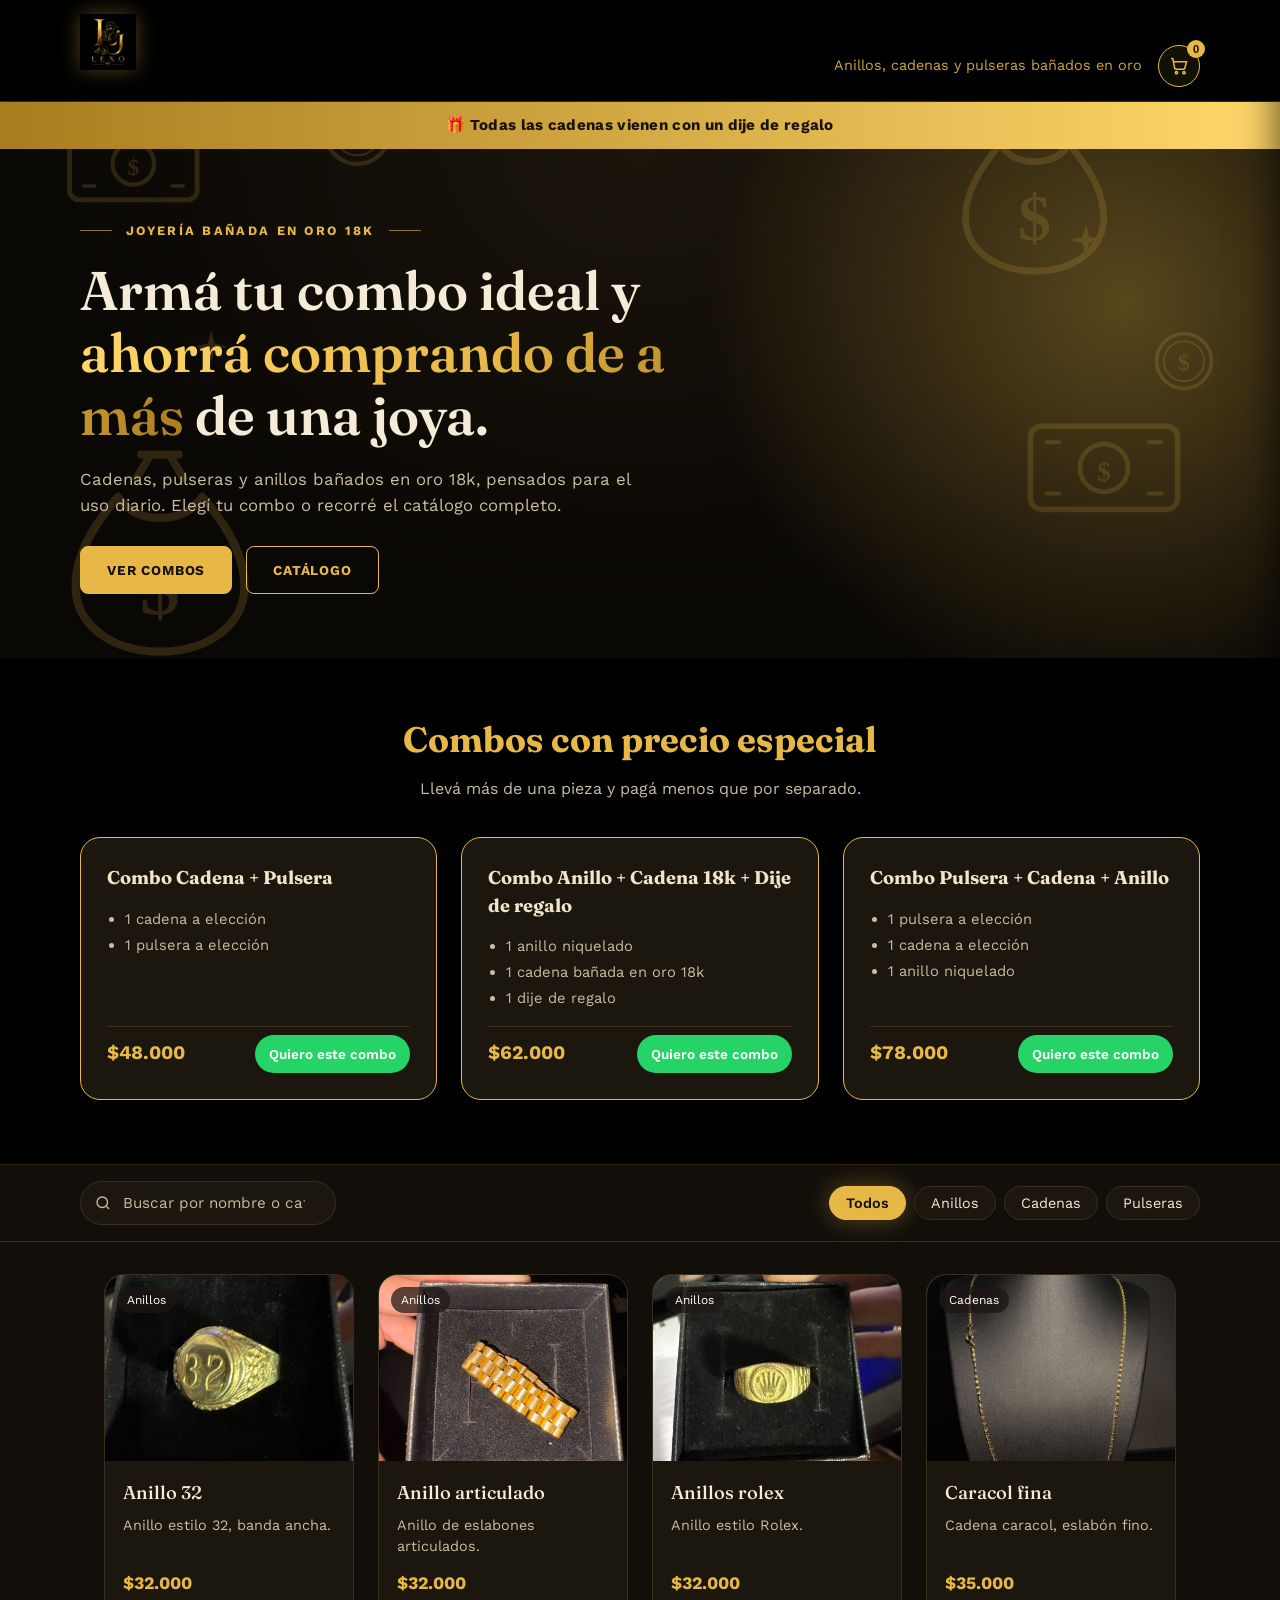
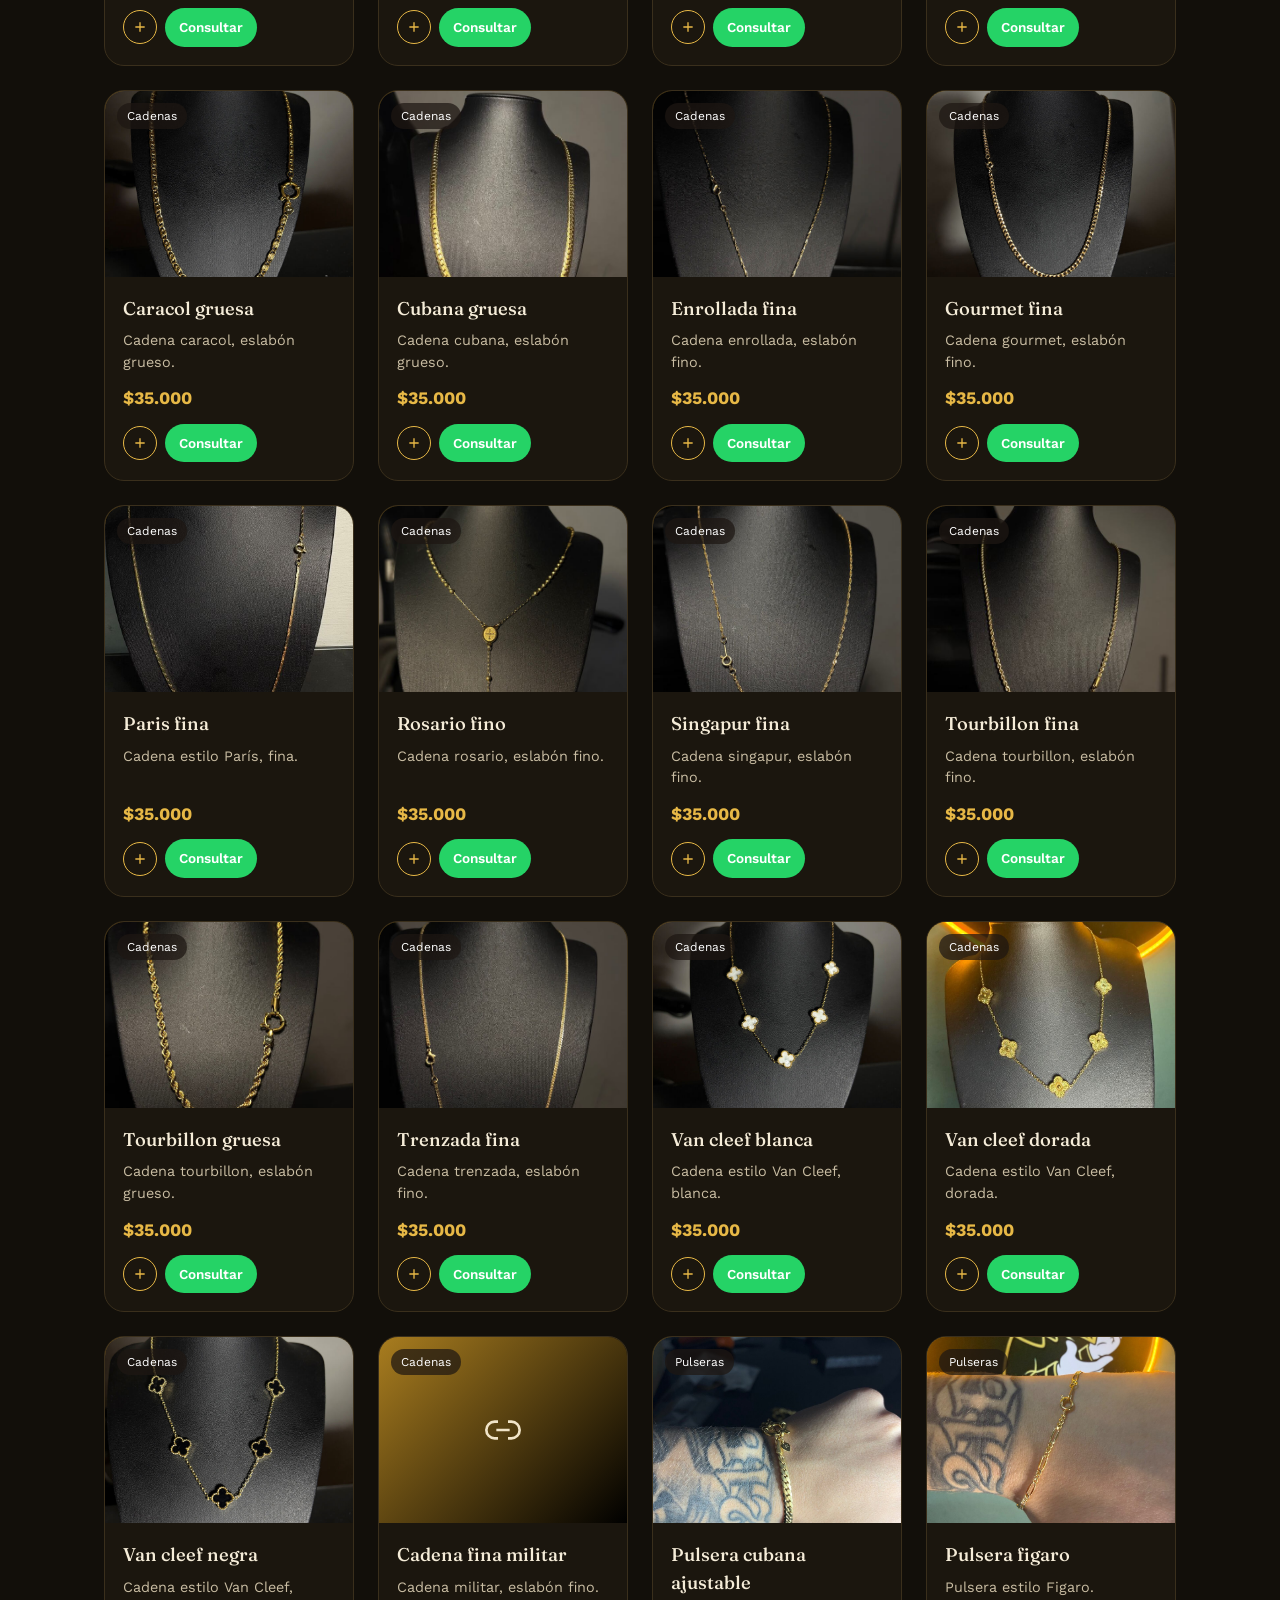
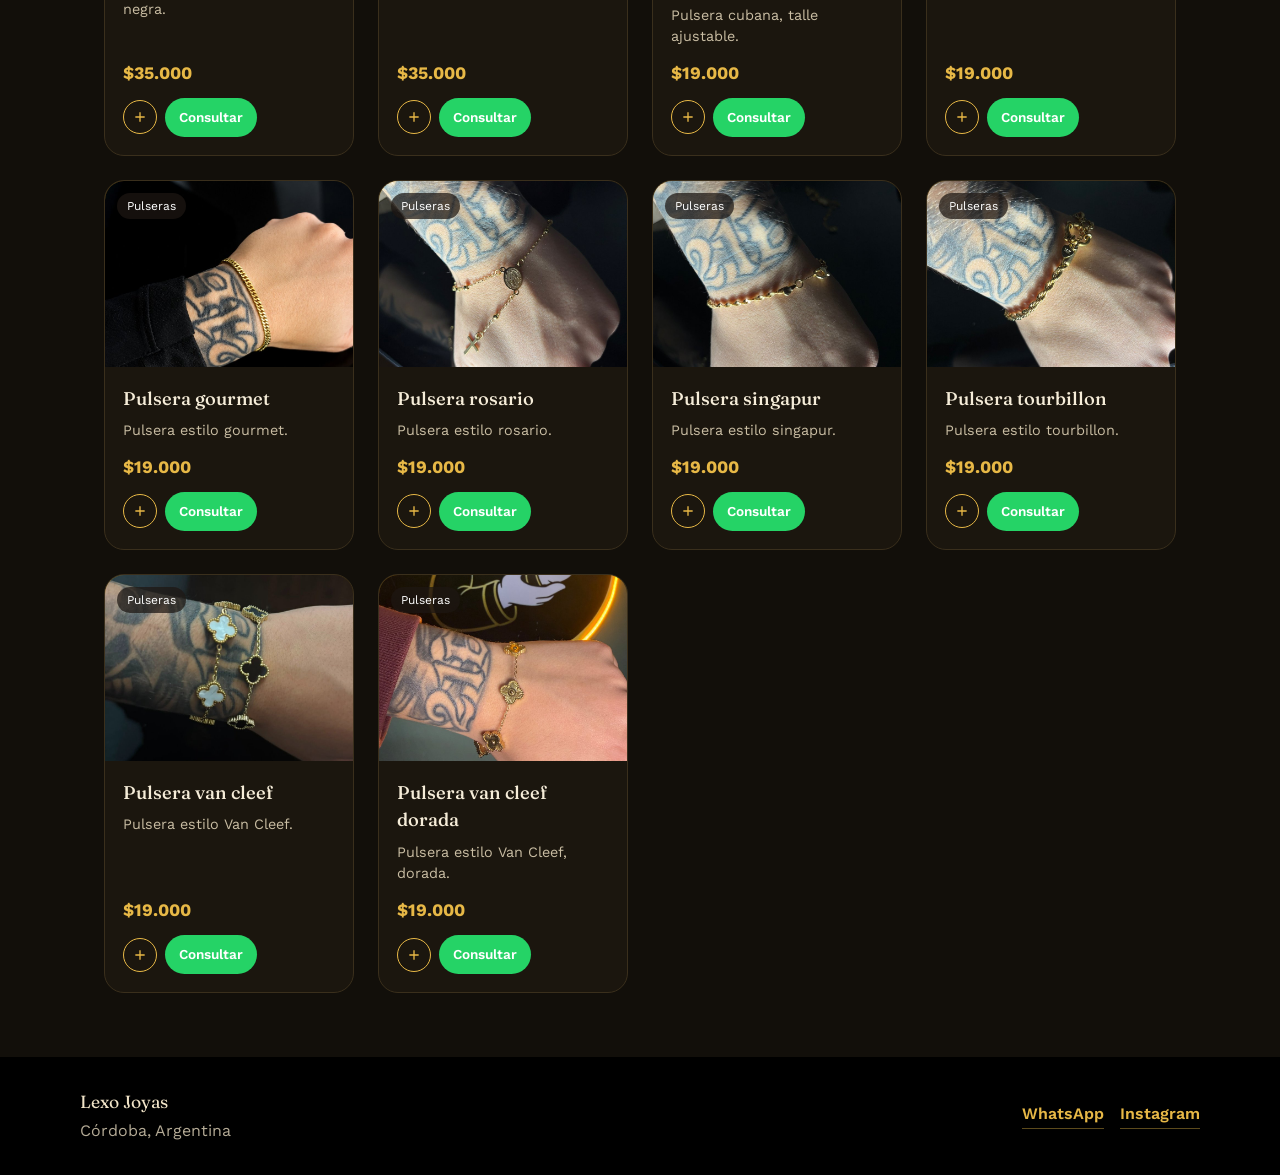
==== index.html @ 435e3bad "Add files via upload" ====
<!DOCTYPE html>
<html lang="es">
<head>
  <meta charset="UTF-8" />
  <meta name="viewport" content="width=device-width, initial-scale=1.0" />
  <title>Lexo Joyas — Catálogo</title>
  <meta name="description" content="Anillos, cadenas y pulseras bañados en oro." />
  <link rel="icon" href="data:image/svg+xml,%3Csvg xmlns='http://www.w3.org/2000/svg' viewBox='0 0 100 100'%3E%3Ctext y='.9em' font-size='90'%3E%F0%9F%92%8E%3C/text%3E%3C/svg%3E" />
  <link rel="preconnect" href="https://fonts.googleapis.com" />
  <link rel="preconnect" href="https://fonts.gstatic.com" crossorigin />
  <link
    href="https://fonts.googleapis.com/css2?family=Fraunces:opsz,wght@9..144,400;9..144,500;9..144,600&family=Work+Sans:wght@400;500;600&display=swap"
    rel="stylesheet"
  />
  <link rel="stylesheet" href="css/style.css" />
</head>
<body>
  <header class="site-header">
    <div class="header-inner">
      <a class="brand" href="#top">
        <img class="brand-logo" src="images/logo.png" alt="Lexo Joyas" />
      </a>
      <div class="header-right">
        <p class="brand-tagline">Anillos, cadenas y pulseras bañados en oro</p>
        <button type="button" class="cart-button" id="cart-button" aria-label="Ver carrito">
          <svg viewBox="0 0 24 24" fill="none" stroke="currentColor" stroke-width="1.8" aria-hidden="true">
            <circle cx="9" cy="20" r="1.4" />
            <circle cx="18" cy="20" r="1.4" />
            <path d="M2.5 3h2l2.2 11.4a2 2 0 0 0 2 1.6h8.3a2 2 0 0 0 2-1.6L21 7H6" />
          </svg>
          <span class="cart-count" id="cart-count" hidden>0</span>
        </button>
      </div>
    </div>
  </header>

  <div class="promo-banner" id="promo-banner"></div>

  <section class="hero" id="top">
    <div class="hero-money-bg" aria-hidden="true">
      <svg viewBox="0 0 1200 700" preserveAspectRatio="xMidYMid slice">
        <use href="#icon-moneybag" x="40" y="380" width="220" height="220" />
        <use href="#icon-moneybag" x="880" y="60" width="180" height="180" />
        <use href="#icon-bill" x="960" y="360" width="150" height="100" />
        <use href="#icon-bill" x="60" y="80" width="130" height="90" />
        <use href="#icon-coin" x="300" y="60" width="70" height="70" />
        <use href="#icon-coin" x="1080" y="280" width="60" height="60" />
        <use href="#icon-sparkle" x="520" y="40" width="46" height="46" />
        <use href="#icon-sparkle" x="1000" y="180" width="36" height="36" />
        <use href="#icon-sparkle" x="180" y="280" width="36" height="36" />
      </svg>
    </div>
    <div class="hero-glow" aria-hidden="true"></div>
    <div class="hero-inner">
      <p class="hero-eyebrow"><span></span>Joyería bañada en oro 18k<span></span></p>
      <h1>Armá tu combo ideal y <span class="hero-highlight">ahorrá comprando de a más</span> de una joya.</h1>
      <p class="hero-copy">
        Cadenas, pulseras y anillos bañados en oro 18k, pensados para el uso
        diario. Elegí tu combo o recorré el catálogo completo.
      </p>
      <div class="hero-actions">
        <a class="btn-hero btn-hero-primary" href="#combos">Ver combos</a>
        <a class="btn-hero btn-hero-secondary" href="#catalogo">Catálogo</a>
      </div>
    </div>
  </section>

  <section class="combos-section" id="combos">
    <div class="combos-inner">
      <h2 class="combos-title">Combos con precio especial</h2>
      <p class="combos-subtitle">Llevá más de una pieza y pagá menos que por separado.</p>
      <div class="combos-grid" id="combos-grid"></div>
    </div>
  </section>

  <svg width="0" height="0" style="position:absolute" aria-hidden="true">
    <defs>
      <symbol id="icon-moneybag" viewBox="0 0 100 100">
        <path d="M42 8h16M46 8l-6 10M54 8l6 10" fill="none" stroke="currentColor" stroke-width="3.5" stroke-linecap="round" stroke-linejoin="round"/>
        <path d="M32 26C20 40 14 52 14 64c0 17 16 28 36 28s36-11 36-28c0-12-6-24-18-38-4 6-10 9-18 9s-14-3-18-9Z" fill="none" stroke="currentColor" stroke-width="3.5" stroke-linejoin="round"/>
        <text x="50" y="76" font-family="Georgia, serif" font-size="34" font-weight="700" text-anchor="middle" fill="currentColor">$</text>
      </symbol>
      <symbol id="icon-bill" viewBox="0 0 100 60">
        <rect x="4" y="4" width="92" height="52" rx="7" fill="none" stroke="currentColor" stroke-width="3.5"/>
        <circle cx="50" cy="30" r="15" fill="none" stroke="currentColor" stroke-width="3"/>
        <text x="50" y="38" font-family="Georgia, serif" font-size="17" font-weight="700" text-anchor="middle" fill="currentColor">$</text>
        <path d="M14 14h8M78 14h8M14 46h8M78 46h8" stroke="currentColor" stroke-width="2.5" stroke-linecap="round"/>
      </symbol>
      <symbol id="icon-coin" viewBox="0 0 70 70">
        <circle cx="35" cy="35" r="30" fill="none" stroke="currentColor" stroke-width="4"/>
        <circle cx="35" cy="35" r="22" fill="none" stroke="currentColor" stroke-width="2"/>
        <text x="35" y="45" font-family="Georgia, serif" font-size="26" font-weight="700" text-anchor="middle" fill="currentColor">$</text>
      </symbol>
      <symbol id="icon-sparkle" viewBox="0 0 46 46">
        <path d="M23 2l4 15 15 4-15 4-4 15-4-15L4 21l15-4Z" fill="currentColor"/>
      </symbol>
    </defs>
  </svg>

  <section class="catalog-controls" id="catalogo" aria-label="Buscar y filtrar productos">
    <div class="controls-inner">
      <div class="search-field">
        <svg viewBox="0 0 24 24" fill="none" stroke="currentColor" stroke-width="1.8" aria-hidden="true">
          <circle cx="11" cy="11" r="7" />
          <path d="m20 20-3.5-3.5" />
        </svg>
        <input type="search" id="search-input" placeholder="Buscar por nombre o categoría…" aria-label="Buscar productos" />
      </div>
      <div class="category-pills" id="category-pills" role="group" aria-label="Filtrar por categoría"></div>
    </div>
  </section>

  <main>
    <section aria-live="polite">
      <div class="catalog-grid" id="catalog-grid"></div>
      <p class="empty-state" id="empty-state" hidden>
        No encontramos productos que coincidan con esa búsqueda. Probá con otra palabra o mirá todas las categorías.
      </p>
    </section>
  </main>

  <footer class="site-footer">
    <div class="footer-inner">
      <div>
        <p class="footer-brand">Lexo Joyas</p>
        <p class="footer-location">Córdoba, Argentina</p>
      </div>
      <div class="footer-links">
        <a class="footer-whatsapp" href="https://wa.me/5493516847182" target="_blank" rel="noopener">WhatsApp</a>
        <a class="footer-instagram" href="https://www.instagram.com/lexo.joyas/" target="_blank" rel="noopener">Instagram</a>
      </div>
    </div>
  </footer>

  <div class="lightbox-overlay" id="lightbox-overlay" role="dialog" aria-modal="true" aria-label="Imagen ampliada" hidden>
    <button type="button" class="lightbox-close" id="lightbox-close" aria-label="Cerrar imagen">✕</button>
    <img class="lightbox-image" id="lightbox-image" src="" alt="" />
    <p class="lightbox-caption" id="lightbox-caption"></p>
  </div>

  <div class="cart-overlay" id="cart-overlay"></div>
  <aside class="cart-drawer" id="cart-drawer" aria-label="Carrito de compras">
    <div class="cart-drawer-header">
      <h2>Tu carrito</h2>
      <button type="button" class="cart-close" id="cart-close" aria-label="Cerrar carrito">✕</button>
    </div>
    <div class="cart-items" id="cart-items"></div>
    <p class="cart-empty" id="cart-empty">Todavía no agregaste productos.</p>
    <div class="cart-footer">
      <div class="cart-total-row">
        <span>Total</span>
        <span id="cart-total">$0</span>
      </div>
      <a class="btn-cart-checkout" id="cart-checkout" href="#" target="_blank" rel="noopener">
        Finalizar pedido por WhatsApp
      </a>
      <button type="button" class="btn-cart-clear" id="cart-clear">Vaciar carrito</button>
    </div>
  </aside>

  <script src="js/products.js"></script>
  <script src="js/app.js"></script>
</body>
</html>
---- css/style.css ----
:root {
  --color-bg: #120f0a;
  --color-bg-header: #000000;
  --color-ink: #f5ecd8;
  --color-ink-soft: #c9bda3;
  --color-amber: #e7b846;
  --color-amber-deep: #a97d1f;
  --color-gold-bright: #ffd76a;
  --color-green: #25d366;
  --color-card: #1b160e;
  --color-card-border: #3a2f1c;
  --color-cream-on-dark: #f1e4c8;
  --shadow-card: 0 10px 30px -14px rgba(0, 0, 0, 0.7);
  --shadow-glow: 0 0 24px rgba(231, 184, 70, 0.35);
  --radius-card: 20px;
  --radius-pill: 999px;
  --font-display: "Fraunces", serif;
  --font-body: "Work Sans", sans-serif;
  --container: 1120px;
}

* {
  box-sizing: border-box;
}

html {
  scroll-behavior: smooth;
}

body {
  margin: 0;
  font-family: var(--font-body);
  color: var(--color-ink);
  background: var(--color-bg);
  line-height: 1.5;
}

img {
  max-width: 100%;
  display: block;
}

a {
  color: inherit;
}

/* Header */
.site-header {
  background: var(--color-bg-header);
  color: var(--color-cream-on-dark);
  padding: 14px 24px;
  border-bottom: 1px solid rgba(231, 184, 70, 0.25);
}

.header-inner {
  max-width: var(--container);
  margin: 0 auto;
  display: flex;
  align-items: center;
  justify-content: space-between;
  gap: 12px;
}

.brand {
  display: inline-flex;
  align-items: center;
  gap: 10px;
  text-decoration: none;
  color: inherit;
}

.brand-logo {
  height: 56px;
  width: auto;
  filter: drop-shadow(0 0 10px rgba(231, 184, 70, 0.35));
}

.header-right {
  display: flex;
  align-items: center;
  gap: 16px;
}

.brand-tagline {
  margin: 0;
  font-size: 0.9rem;
  color: var(--color-amber);
  opacity: 0.9;
  display: none;
}

.cart-button {
  position: relative;
  display: inline-flex;
  align-items: center;
  justify-content: center;
  width: 42px;
  height: 42px;
  border-radius: var(--radius-pill);
  border: 1px solid var(--color-amber);
  background: rgba(231, 184, 70, 0.08);
  color: var(--color-amber);
  cursor: pointer;
  transition: box-shadow 0.15s ease, transform 0.15s ease;
}

.cart-button svg {
  width: 20px;
  height: 20px;
}

.cart-button:hover {
  box-shadow: var(--shadow-glow);
  transform: translateY(-1px);
}

.cart-count {
  position: absolute;
  top: -6px;
  right: -6px;
  background: var(--color-amber);
  color: #1a1207;
  font-size: 0.7rem;
  font-weight: 700;
  min-width: 18px;
  height: 18px;
  border-radius: var(--radius-pill);
  display: flex;
  align-items: center;
  justify-content: center;
  padding: 0 4px;
}

@media (min-width: 640px) {
  .brand-tagline {
    display: block;
  }
}

/* Banner promocional */
.promo-banner {
  background: linear-gradient(90deg, var(--color-amber-deep), var(--color-gold-bright), var(--color-amber-deep));
  background-size: 200% auto;
  animation: shine 6s linear infinite;
  color: #1a1207;
  text-align: center;
  font-weight: 700;
  font-size: 0.95rem;
  letter-spacing: 0.02em;
  padding: 12px 16px;
}

@keyframes shine {
  0% {
    background-position: 0% center;
  }
  100% {
    background-position: 200% center;
  }
}

/* Hero */
.hero {
  position: relative;
  overflow: hidden;
  padding: 72px 24px 64px;
  background: radial-gradient(ellipse at top, #1a140b 0%, #0a0805 65%);
}

.hero-money-bg {
  position: absolute;
  inset: 0;
  color: var(--color-amber);
  opacity: 0.16;
  pointer-events: none;
}

.hero-money-bg svg {
  width: 100%;
  height: 100%;
}

.hero-glow {
  position: absolute;
  top: -25%;
  right: -10%;
  width: 55%;
  aspect-ratio: 1;
  background: radial-gradient(circle at 60% 40%, rgba(231, 184, 70, 0.35), rgba(231, 184, 70, 0) 70%);
  pointer-events: none;
}

.hero-inner {
  position: relative;
  z-index: 1;
  max-width: var(--container);
  margin: 0 auto;
}

.hero-eyebrow {
  display: flex;
  align-items: center;
  gap: 14px;
  margin: 0 0 20px;
  color: var(--color-amber);
  font-size: 0.8rem;
  font-weight: 700;
  letter-spacing: 0.18em;
  text-transform: uppercase;
}

.hero-eyebrow span {
  height: 1px;
  width: 32px;
  background: var(--color-amber);
  opacity: 0.6;
}

.hero h1 {
  font-family: var(--font-display);
  font-weight: 600;
  font-size: clamp(2.1rem, 4vw + 1rem, 3.4rem);
  line-height: 1.15;
  max-width: 18ch;
  margin: 0 0 20px;
  color: var(--color-ink);
}

.hero-highlight {
  background: linear-gradient(100deg, var(--color-gold-bright), var(--color-amber) 60%, var(--color-amber-deep));
  -webkit-background-clip: text;
  background-clip: text;
  color: transparent;
}

.hero-copy {
  max-width: 56ch;
  font-size: 1.05rem;
  color: var(--color-ink-soft);
  margin: 0 0 28px;
}

.hero-actions {
  display: flex;
  flex-wrap: wrap;
  gap: 14px;
}

.btn-hero {
  display: inline-flex;
  align-items: center;
  justify-content: center;
  padding: 13px 26px;
  border-radius: 8px;
  font-size: 0.85rem;
  font-weight: 700;
  letter-spacing: 0.06em;
  text-transform: uppercase;
  text-decoration: none;
  transition: transform 0.15s ease, box-shadow 0.15s ease;
  border: 1px solid var(--color-amber);
}

.btn-hero-primary {
  background: var(--color-amber);
  color: #1a1207;
}

.btn-hero-secondary {
  background: transparent;
  color: var(--color-amber);
}

.btn-hero:hover {
  transform: translateY(-2px);
  box-shadow: var(--shadow-glow);
}

/* Combos */
.combos-section {
  background: var(--color-bg-header);
  padding: 56px 24px 64px;
  border-bottom: 1px solid rgba(231, 184, 70, 0.2);
}

.combos-inner {
  max-width: var(--container);
  margin: 0 auto;
  text-align: center;
}

.combos-title {
  font-family: var(--font-display);
  color: var(--color-amber);
  font-size: clamp(1.6rem, 2vw + 1rem, 2.2rem);
  margin: 0 0 10px;
}

.combos-subtitle {
  color: var(--color-ink-soft);
  margin: 0 0 36px;
}

.combos-grid {
  display: grid;
  grid-template-columns: repeat(auto-fit, minmax(260px, 1fr));
  gap: 24px;
  text-align: left;
}

.combo-card {
  background: var(--color-card);
  border: 1px solid var(--color-amber);
  border-radius: var(--radius-card);
  padding: 26px;
  display: flex;
  flex-direction: column;
  gap: 16px;
  box-shadow: var(--shadow-card);
  transition: transform 0.15s ease, box-shadow 0.15s ease;
}

.combo-card:hover {
  transform: translateY(-3px);
  box-shadow: var(--shadow-glow);
}

.combo-name {
  font-family: var(--font-display);
  color: var(--color-cream-on-dark);
  font-size: 1.15rem;
  margin: 0;
}

.combo-items {
  margin: 0;
  padding-left: 18px;
  color: var(--color-ink-soft);
  font-size: 0.92rem;
  display: flex;
  flex-direction: column;
  gap: 4px;
  flex: 1;
}

.combo-footer {
  display: flex;
  align-items: center;
  justify-content: space-between;
  gap: 12px;
  flex-wrap: wrap;
  padding-top: 8px;
  border-top: 1px solid var(--color-card-border);
}

.combo-price {
  font-weight: 700;
  font-size: 1.2rem;
  color: var(--color-amber);
}

/* Controls */
.catalog-controls {
  position: sticky;
  top: 0;
  z-index: 10;
  background: var(--color-bg);
  border-bottom: 1px solid var(--color-card-border);
  padding: 16px 24px;
}

.controls-inner {
  max-width: var(--container);
  margin: 0 auto;
  display: flex;
  flex-direction: column;
  gap: 14px;
}

.search-field {
  position: relative;
  max-width: 420px;
}

.search-field svg {
  position: absolute;
  left: 14px;
  top: 50%;
  transform: translateY(-50%);
  width: 18px;
  height: 18px;
  color: var(--color-ink-soft);
}

.search-field input {
  width: 100%;
  padding: 12px 16px 12px 42px;
  border-radius: var(--radius-pill);
  border: 1px solid var(--color-card-border);
  background: var(--color-card);
  font-family: var(--font-body);
  font-size: 0.95rem;
  color: var(--color-ink);
}

.search-field input::placeholder {
  color: var(--color-ink-soft);
}

.search-field input:focus-visible {
  outline: 2px solid var(--color-amber);
  outline-offset: 2px;
}

.category-pills {
  display: flex;
  flex-wrap: wrap;
  gap: 8px;
}

.pill {
  border: 1px solid var(--color-card-border);
  background: var(--color-card);
  color: var(--color-ink);
  padding: 8px 16px;
  border-radius: var(--radius-pill);
  font-size: 0.9rem;
  font-family: var(--font-body);
  cursor: pointer;
  transition: background-color 0.15s ease, color 0.15s ease, border-color 0.15s ease;
}

.pill[aria-pressed="true"] {
  background: var(--color-amber);
  border-color: var(--color-amber);
  color: #1a1207;
  font-weight: 600;
  box-shadow: var(--shadow-glow);
}

.pill:focus-visible {
  outline: 2px solid var(--color-amber-deep);
  outline-offset: 2px;
}

/* Catalog grid */
main {
  max-width: var(--container);
  margin: 0 auto;
  padding: 32px 24px 64px;
}

.catalog-grid {
  display: grid;
  grid-template-columns: repeat(auto-fill, minmax(240px, 1fr));
  gap: 24px;
}

.card {
  background: var(--color-card);
  border: 1px solid var(--color-card-border);
  border-radius: var(--radius-card);
  overflow: hidden;
  display: flex;
  flex-direction: column;
  transition: border-color 0.15s ease;
}

.card:hover {
  border-color: var(--color-amber);
  box-shadow: var(--shadow-glow);
  transform: translateY(-2px);
}

.card-image {
  position: relative;
  aspect-ratio: 4 / 3;
  background: linear-gradient(135deg, var(--color-amber-deep), var(--color-bg-header));
}

.card-image img {
  position: absolute;
  inset: 0;
  width: 100%;
  height: 100%;
  object-fit: cover;
}

.card-image-fallback {
  position: absolute;
  inset: 0;
  display: flex;
  align-items: center;
  justify-content: center;
  color: var(--color-cream-on-dark);
}

.card-image-fallback svg {
  width: 40px;
  height: 40px;
}

.card-category {
  position: absolute;
  top: 12px;
  left: 12px;
  background: rgba(30, 23, 18, 0.72);
  color: #fff;
  font-size: 0.75rem;
  padding: 4px 10px;
  border-radius: var(--radius-pill);
}

.card-body {
  padding: 18px;
  display: flex;
  flex-direction: column;
  gap: 8px;
  flex: 1;
}

.card-name {
  font-family: var(--font-display);
  font-weight: 500;
  font-size: 1.15rem;
  margin: 0;
}

.card-desc {
  margin: 0;
  font-size: 0.9rem;
  color: var(--color-ink-soft);
  flex: 1;
}

.card-footer {
  display: flex;
  align-items: center;
  justify-content: space-between;
  gap: 12px;
  margin-top: 4px;
  flex-wrap: wrap;
}

.card-price {
  font-weight: 700;
  font-size: 1.1rem;
  color: var(--color-amber);
}

.card-actions {
  display: inline-flex;
  align-items: center;
  gap: 8px;
}

.btn-add-cart {
  display: inline-flex;
  align-items: center;
  justify-content: center;
  width: 34px;
  height: 34px;
  border-radius: var(--radius-pill);
  border: 1px solid var(--color-amber);
  background: transparent;
  color: var(--color-amber);
  cursor: pointer;
  transition: background-color 0.15s ease, transform 0.15s ease;
}

.btn-add-cart svg {
  width: 16px;
  height: 16px;
}

.btn-add-cart:hover {
  background: var(--color-amber);
  color: #1a1207;
  transform: scale(1.06);
}

.btn-whatsapp {
  display: inline-flex;
  align-items: center;
  gap: 6px;
  background: var(--color-green);
  color: #fff;
  text-decoration: none;
  padding: 9px 14px;
  border-radius: var(--radius-pill);
  font-size: 0.85rem;
  font-weight: 600;
}

.btn-whatsapp:focus-visible {
  outline: 2px solid var(--color-amber);
  outline-offset: 2px;
}

.empty-state {
  color: var(--color-ink-soft);
  padding: 48px 0;
  max-width: 48ch;
}

/* Footer */
.site-footer {
  background: var(--color-bg-header);
  color: var(--color-cream-on-dark);
  padding: 32px 24px;
}

.footer-inner {
  max-width: var(--container);
  margin: 0 auto;
  display: flex;
  flex-wrap: wrap;
  justify-content: space-between;
  gap: 16px;
}

.footer-brand {
  font-family: var(--font-display);
  margin: 0 0 4px;
  font-size: 1.1rem;
}

.footer-location {
  margin: 0;
  opacity: 0.75;
}

.footer-links {
  display: flex;
  gap: 16px;
  align-self: center;
}

.footer-links a {
  text-decoration: none;
  color: var(--color-amber);
  font-weight: 600;
  border-bottom: 1px solid rgba(231, 184, 70, 0.4);
  padding-bottom: 2px;
}

.footer-links a:hover {
  color: var(--color-gold-bright);
}

@media (min-width: 768px) {
  .header-inner {
    flex-direction: row;
    align-items: baseline;
    justify-content: space-between;
  }

  .controls-inner {
    flex-direction: row;
    align-items: center;
    justify-content: space-between;
  }
}

@media (prefers-reduced-motion: reduce) {
  html {
    scroll-behavior: auto;
  }
  .pill,
  .card {
    transition: none;
  }
}

/* Carrito */
.cart-overlay {
  position: fixed;
  inset: 0;
  background: rgba(0, 0, 0, 0.55);
  opacity: 0;
  pointer-events: none;
  transition: opacity 0.2s ease;
  z-index: 20;
}

.cart-overlay.is-open {
  opacity: 1;
  pointer-events: auto;
}

.cart-drawer {
  position: fixed;
  top: 0;
  right: 0;
  height: 100%;
  width: min(380px, 100%);
  background: var(--color-bg-header);
  color: var(--color-cream-on-dark);
  border-left: 1px solid rgba(231, 184, 70, 0.35);
  box-shadow: -20px 0 40px -20px rgba(0, 0, 0, 0.7);
  display: flex;
  flex-direction: column;
  transform: translateX(100%);
  transition: transform 0.25s ease;
  z-index: 21;
}

.cart-drawer.is-open {
  transform: translateX(0);
}

.cart-drawer-header {
  display: flex;
  align-items: center;
  justify-content: space-between;
  padding: 20px;
  border-bottom: 1px solid var(--color-card-border);
}

.cart-drawer-header h2 {
  margin: 0;
  font-family: var(--font-display);
  color: var(--color-amber);
  font-size: 1.3rem;
}

.cart-close {
  background: none;
  border: none;
  color: var(--color-cream-on-dark);
  font-size: 1.1rem;
  cursor: pointer;
  padding: 4px;
}

.cart-items {
  flex: 1;
  overflow-y: auto;
  padding: 12px 20px;
  display: flex;
  flex-direction: column;
  gap: 14px;
}

.cart-empty {
  padding: 0 20px;
  color: var(--color-ink-soft);
  font-size: 0.9rem;
}

.cart-item {
  display: flex;
  align-items: center;
  justify-content: space-between;
  gap: 10px;
  padding-bottom: 12px;
  border-bottom: 1px solid var(--color-card-border);
}

.cart-item-name {
  margin: 0;
  font-weight: 600;
  font-size: 0.95rem;
}

.cart-item-price {
  margin: 2px 0 0;
  font-size: 0.85rem;
  color: var(--color-ink-soft);
}

.cart-item-qty {
  display: inline-flex;
  align-items: center;
  gap: 8px;
}

.qty-btn {
  width: 26px;
  height: 26px;
  border-radius: var(--radius-pill);
  border: 1px solid var(--color-amber);
  background: transparent;
  color: var(--color-amber);
  cursor: pointer;
  font-size: 1rem;
  line-height: 1;
}

.qty-btn:hover {
  background: var(--color-amber);
  color: #1a1207;
}

.cart-footer {
  padding: 18px 20px 22px;
  border-top: 1px solid var(--color-card-border);
  display: flex;
  flex-direction: column;
  gap: 12px;
}

.cart-total-row {
  display: flex;
  justify-content: space-between;
  font-weight: 700;
  font-size: 1.1rem;
  color: var(--color-amber);
}

.btn-cart-checkout {
  display: block;
  text-align: center;
  background: var(--color-green);
  color: #fff;
  text-decoration: none;
  padding: 12px;
  border-radius: var(--radius-pill);
  font-weight: 700;
}

.btn-cart-checkout[aria-disabled="true"] {
  opacity: 0.5;
  pointer-events: none;
}

.btn-cart-clear {
  background: none;
  border: none;
  color: var(--color-ink-soft);
  font-size: 0.85rem;
  text-decoration: underline;
  cursor: pointer;
  padding: 4px;
}

/* --------------------------------------------------------
   Lightbox: agrandar imagen al tocarla
-------------------------------------------------------- */
.card-image {
  cursor: zoom-in;
}

.lightbox-overlay {
  position: fixed;
  inset: 0;
  z-index: 200;
  display: flex;
  flex-direction: column;
  align-items: center;
  justify-content: center;
  gap: 16px;
  padding: 24px;
  background: rgba(8, 6, 3, 0.92);
  backdrop-filter: blur(4px);
  animation: lightbox-fade-in 0.18s ease;
}

.lightbox-overlay[hidden] {
  display: none;
}

@keyframes lightbox-fade-in {
  from { opacity: 0; }
  to { opacity: 1; }
}

.lightbox-image {
  max-width: min(92vw, 900px);
  max-height: 80vh;
  width: auto;
  height: auto;
  object-fit: contain;
  border-radius: var(--radius-card);
  box-shadow: 0 20px 60px -20px rgba(0, 0, 0, 0.85);
  border: 1px solid var(--color-card-border);
  background: var(--color-card);
}

.lightbox-caption {
  color: var(--color-cream-on-dark);
  font-weight: 600;
  text-align: center;
  margin: 0;
}

.lightbox-close {
  position: absolute;
  top: 18px;
  right: 18px;
  width: 42px;
  height: 42px;
  border-radius: 50%;
  border: 1px solid var(--color-amber);
  background: rgba(0, 0, 0, 0.5);
  color: var(--color-amber);
  font-size: 1.1rem;
  cursor: pointer;
  display: flex;
  align-items: center;
  justify-content: center;
  transition: background 0.15s ease, box-shadow 0.15s ease;
}

.lightbox-close:hover,
.lightbox-close:focus-visible {
  background: var(--color-amber);
  color: var(--color-bg);
  box-shadow: var(--shadow-glow);
}
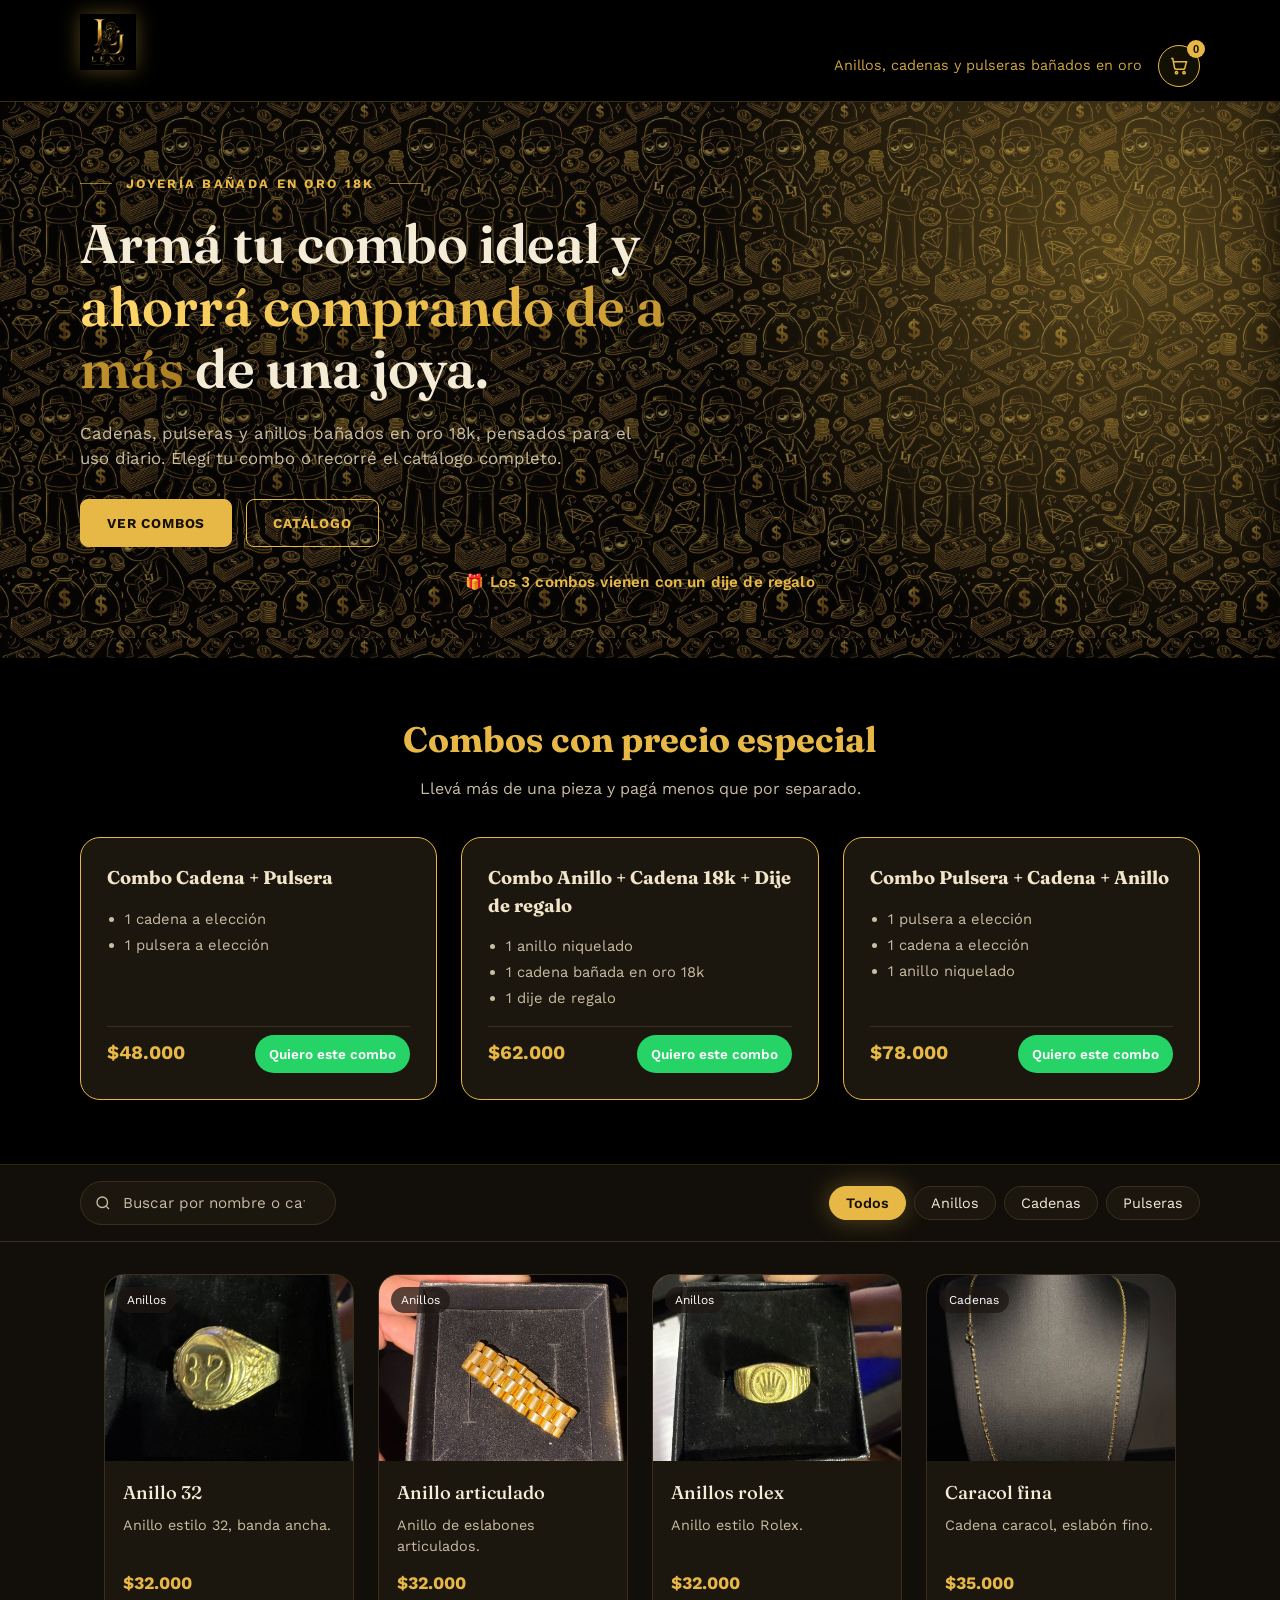
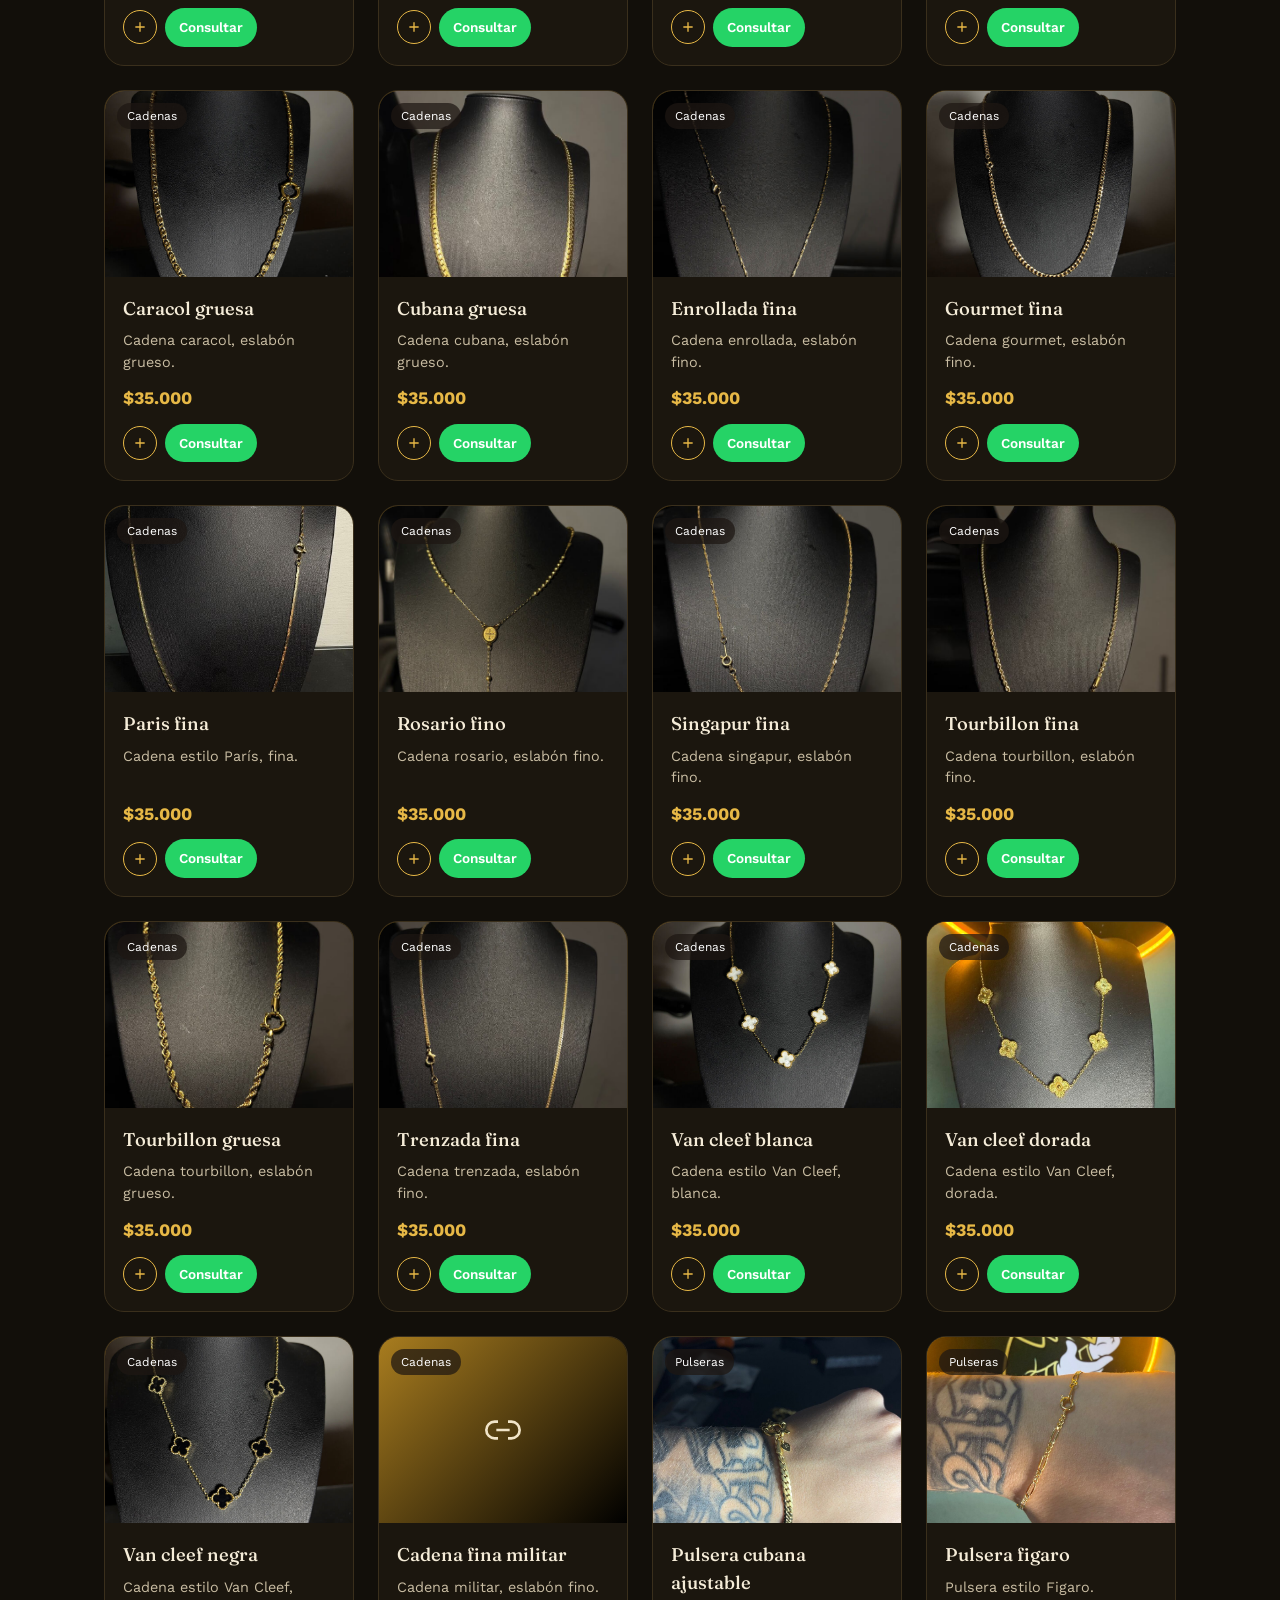
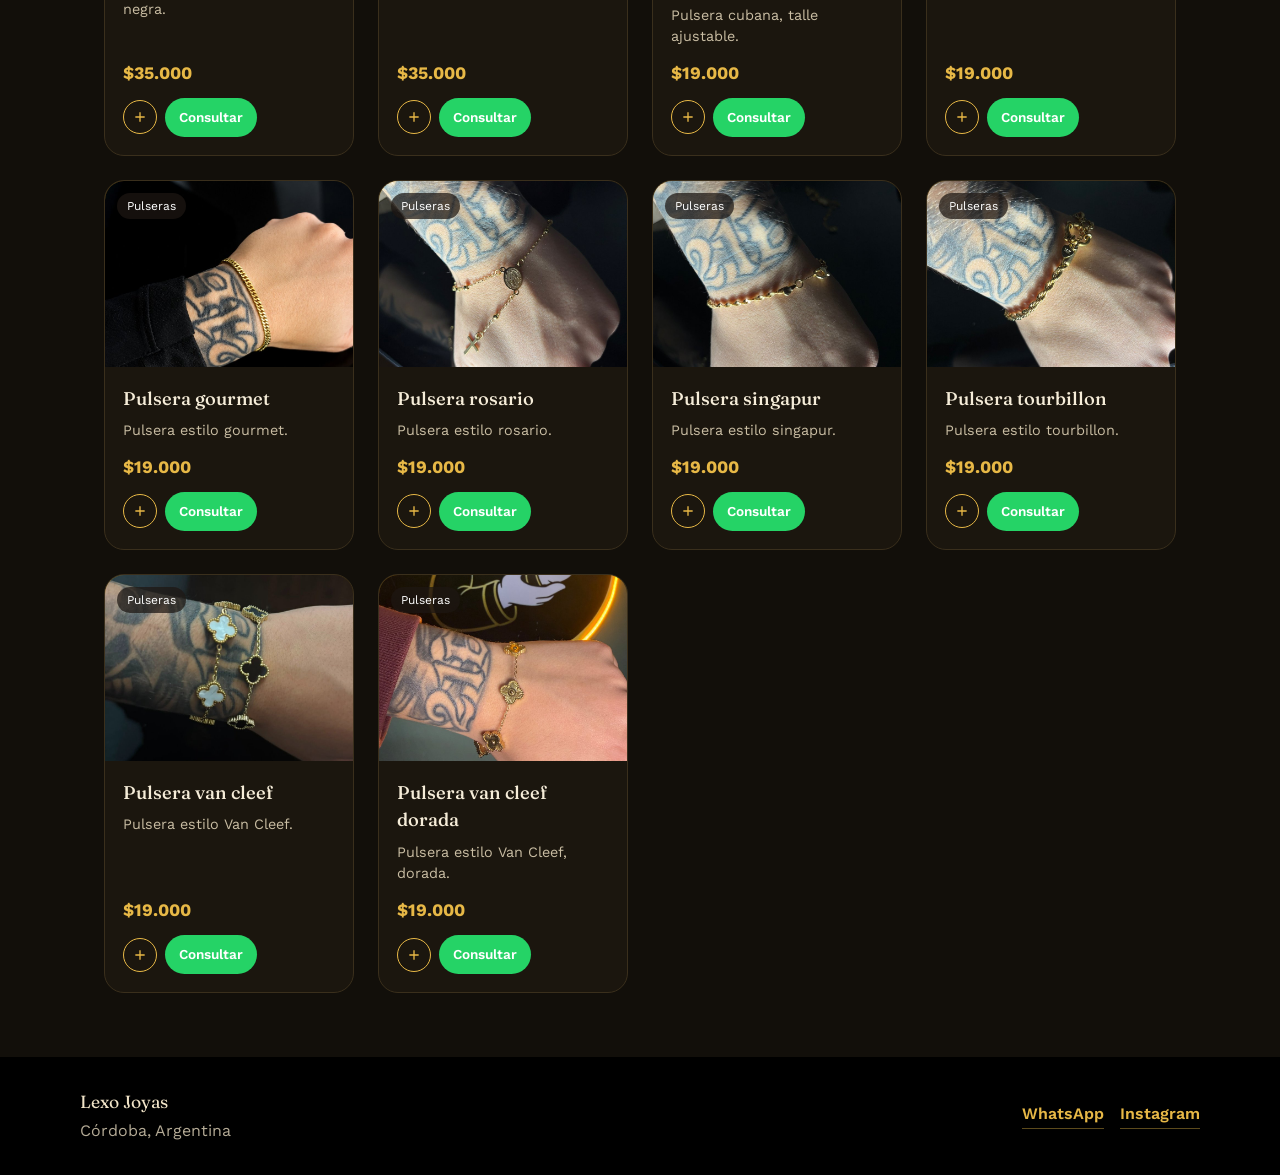
==== commit cdff6cc6: "Add files via upload" ====
--- a/index.html
+++ b/index.html
@@ -34,22 +34,8 @@
     </div>
   </header>
 
-  <div class="promo-banner" id="promo-banner"></div>
-
   <section class="hero" id="top">
-    <div class="hero-money-bg" aria-hidden="true">
-      <svg viewBox="0 0 1200 700" preserveAspectRatio="xMidYMid slice">
-        <use href="#icon-moneybag" x="40" y="380" width="220" height="220" />
-        <use href="#icon-moneybag" x="880" y="60" width="180" height="180" />
-        <use href="#icon-bill" x="960" y="360" width="150" height="100" />
-        <use href="#icon-bill" x="60" y="80" width="130" height="90" />
-        <use href="#icon-coin" x="300" y="60" width="70" height="70" />
-        <use href="#icon-coin" x="1080" y="280" width="60" height="60" />
-        <use href="#icon-sparkle" x="520" y="40" width="46" height="46" />
-        <use href="#icon-sparkle" x="1000" y="180" width="36" height="36" />
-        <use href="#icon-sparkle" x="180" y="280" width="36" height="36" />
-      </svg>
-    </div>
+    <div class="hero-money-bg" aria-hidden="true"></div>
     <div class="hero-glow" aria-hidden="true"></div>
     <div class="hero-inner">
       <p class="hero-eyebrow"><span></span>Joyería bañada en oro 18k<span></span></p>
@@ -62,6 +48,7 @@
         <a class="btn-hero btn-hero-primary" href="#combos">Ver combos</a>
         <a class="btn-hero btn-hero-secondary" href="#catalogo">Catálogo</a>
       </div>
+      <p class="hero-promo" id="hero-promo"></p>
     </div>
   </section>
 
@@ -73,29 +60,6 @@
     </div>
   </section>
 
-  <svg width="0" height="0" style="position:absolute" aria-hidden="true">
-    <defs>
-      <symbol id="icon-moneybag" viewBox="0 0 100 100">
-        <path d="M42 8h16M46 8l-6 10M54 8l6 10" fill="none" stroke="currentColor" stroke-width="3.5" stroke-linecap="round" stroke-linejoin="round"/>
-        <path d="M32 26C20 40 14 52 14 64c0 17 16 28 36 28s36-11 36-28c0-12-6-24-18-38-4 6-10 9-18 9s-14-3-18-9Z" fill="none" stroke="currentColor" stroke-width="3.5" stroke-linejoin="round"/>
-        <text x="50" y="76" font-family="Georgia, serif" font-size="34" font-weight="700" text-anchor="middle" fill="currentColor">$</text>
-      </symbol>
-      <symbol id="icon-bill" viewBox="0 0 100 60">
-        <rect x="4" y="4" width="92" height="52" rx="7" fill="none" stroke="currentColor" stroke-width="3.5"/>
-        <circle cx="50" cy="30" r="15" fill="none" stroke="currentColor" stroke-width="3"/>
-        <text x="50" y="38" font-family="Georgia, serif" font-size="17" font-weight="700" text-anchor="middle" fill="currentColor">$</text>
-        <path d="M14 14h8M78 14h8M14 46h8M78 46h8" stroke="currentColor" stroke-width="2.5" stroke-linecap="round"/>
-      </symbol>
-      <symbol id="icon-coin" viewBox="0 0 70 70">
-        <circle cx="35" cy="35" r="30" fill="none" stroke="currentColor" stroke-width="4"/>
-        <circle cx="35" cy="35" r="22" fill="none" stroke="currentColor" stroke-width="2"/>
-        <text x="35" y="45" font-family="Georgia, serif" font-size="26" font-weight="700" text-anchor="middle" fill="currentColor">$</text>
-      </symbol>
-      <symbol id="icon-sparkle" viewBox="0 0 46 46">
-        <path d="M23 2l4 15 15 4-15 4-4 15-4-15L4 21l15-4Z" fill="currentColor"/>
-      </symbol>
-    </defs>
-  </svg>
 
   <section class="catalog-controls" id="catalogo" aria-label="Buscar y filtrar productos">
     <div class="controls-inner">
--- a/css/style.css
+++ b/css/style.css
@@ -137,26 +137,14 @@
   }
 }
 
-/* Banner promocional */
-.promo-banner {
-  background: linear-gradient(90deg, var(--color-amber-deep), var(--color-gold-bright), var(--color-amber-deep));
-  background-size: 200% auto;
-  animation: shine 6s linear infinite;
-  color: #1a1207;
+/* Mensaje promocional centrado dentro del hero */
+.hero-promo {
+  margin: 24px 0 0;
   text-align: center;
-  font-weight: 700;
+  color: var(--color-amber);
+  font-weight: 600;
   font-size: 0.95rem;
-  letter-spacing: 0.02em;
-  padding: 12px 16px;
-}
-
-@keyframes shine {
-  0% {
-    background-position: 0% center;
-  }
-  100% {
-    background-position: 200% center;
-  }
+  letter-spacing: 0.01em;
 }
 
 /* Hero */
@@ -164,20 +152,17 @@
   position: relative;
   overflow: hidden;
   padding: 72px 24px 64px;
-  background: radial-gradient(ellipse at top, #1a140b 0%, #0a0805 65%);
+  background: radial-gradient(ellipse at top, rgba(26, 20, 11, 0.7) 0%, rgba(10, 8, 5, 0.85) 65%);
 }
 
 .hero-money-bg {
   position: absolute;
   inset: 0;
-  color: var(--color-amber);
-  opacity: 0.16;
+  background-image: url("../images/hero-money-bg.jpg");
+  background-repeat: repeat;
+  background-size: 480px auto;
+  opacity: 0.5;
   pointer-events: none;
-}
-
-.hero-money-bg svg {
-  width: 100%;
-  height: 100%;
 }
 
 .hero-glow {
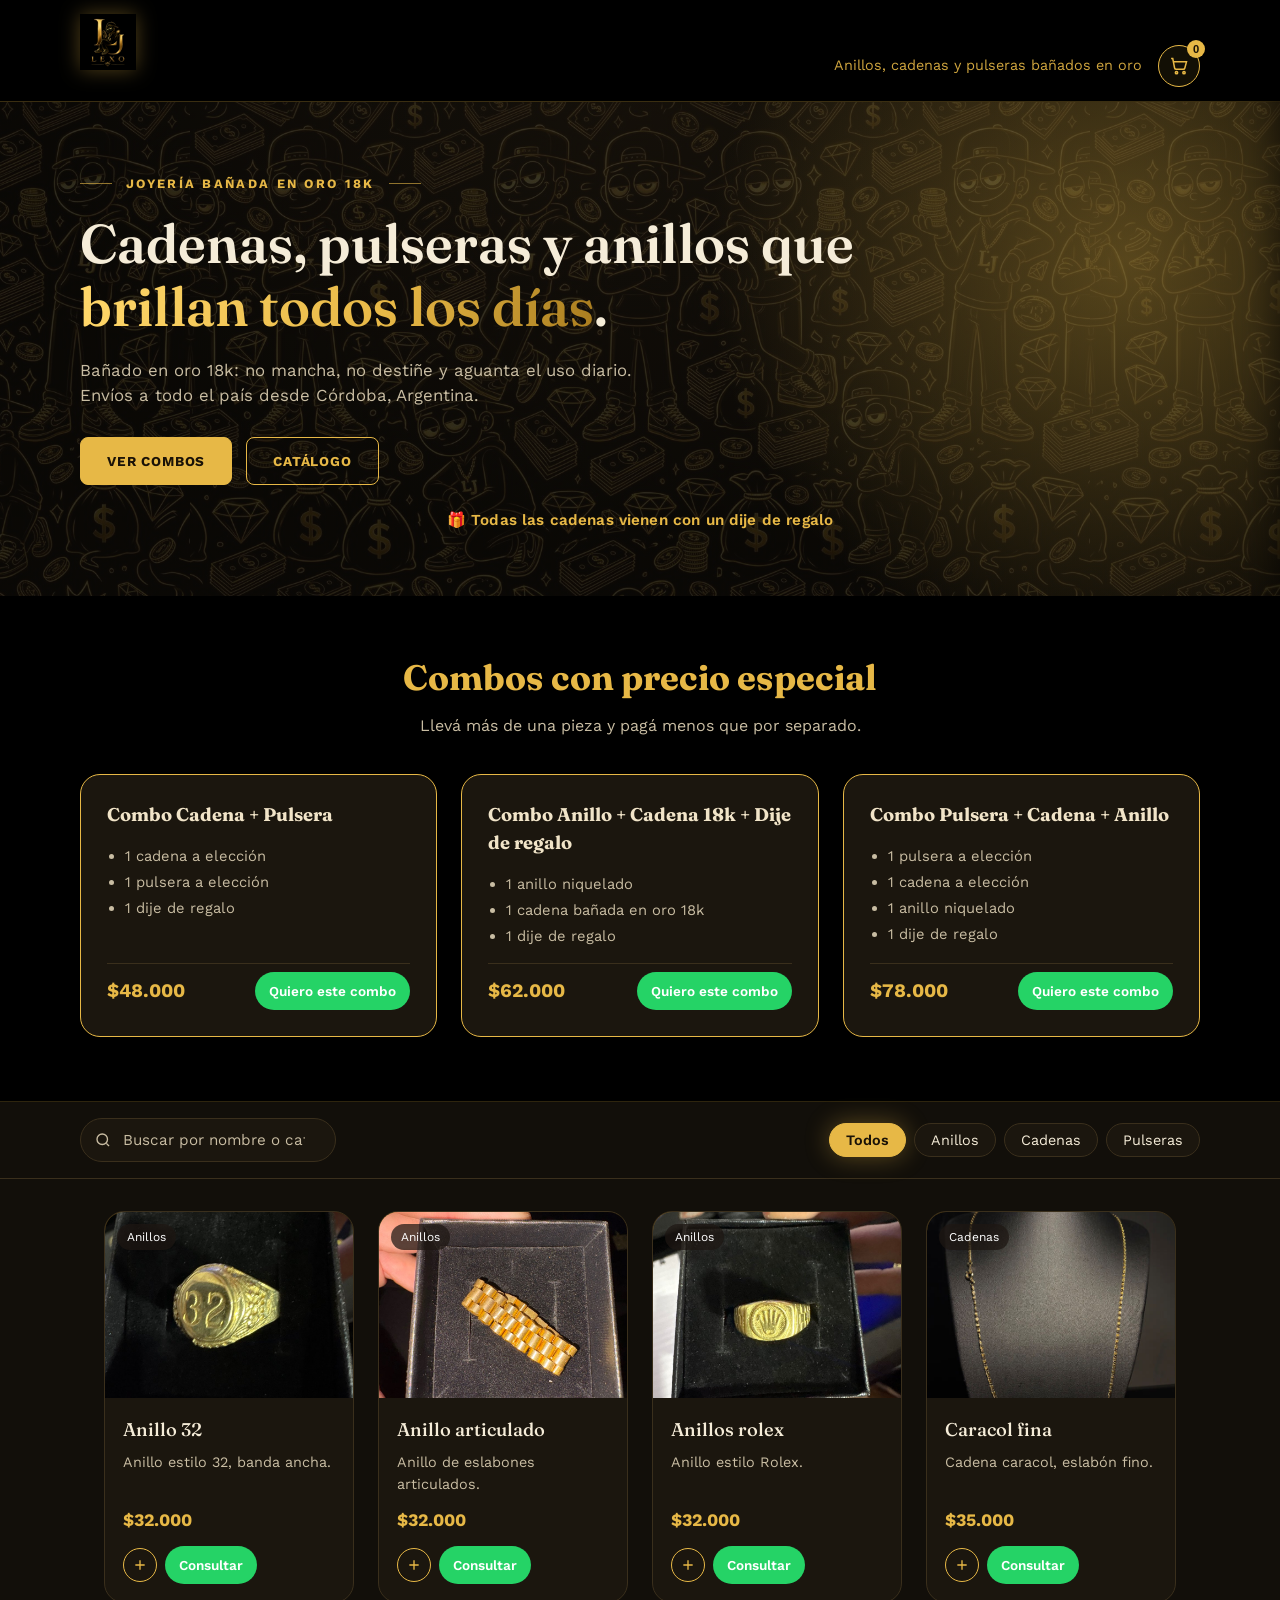
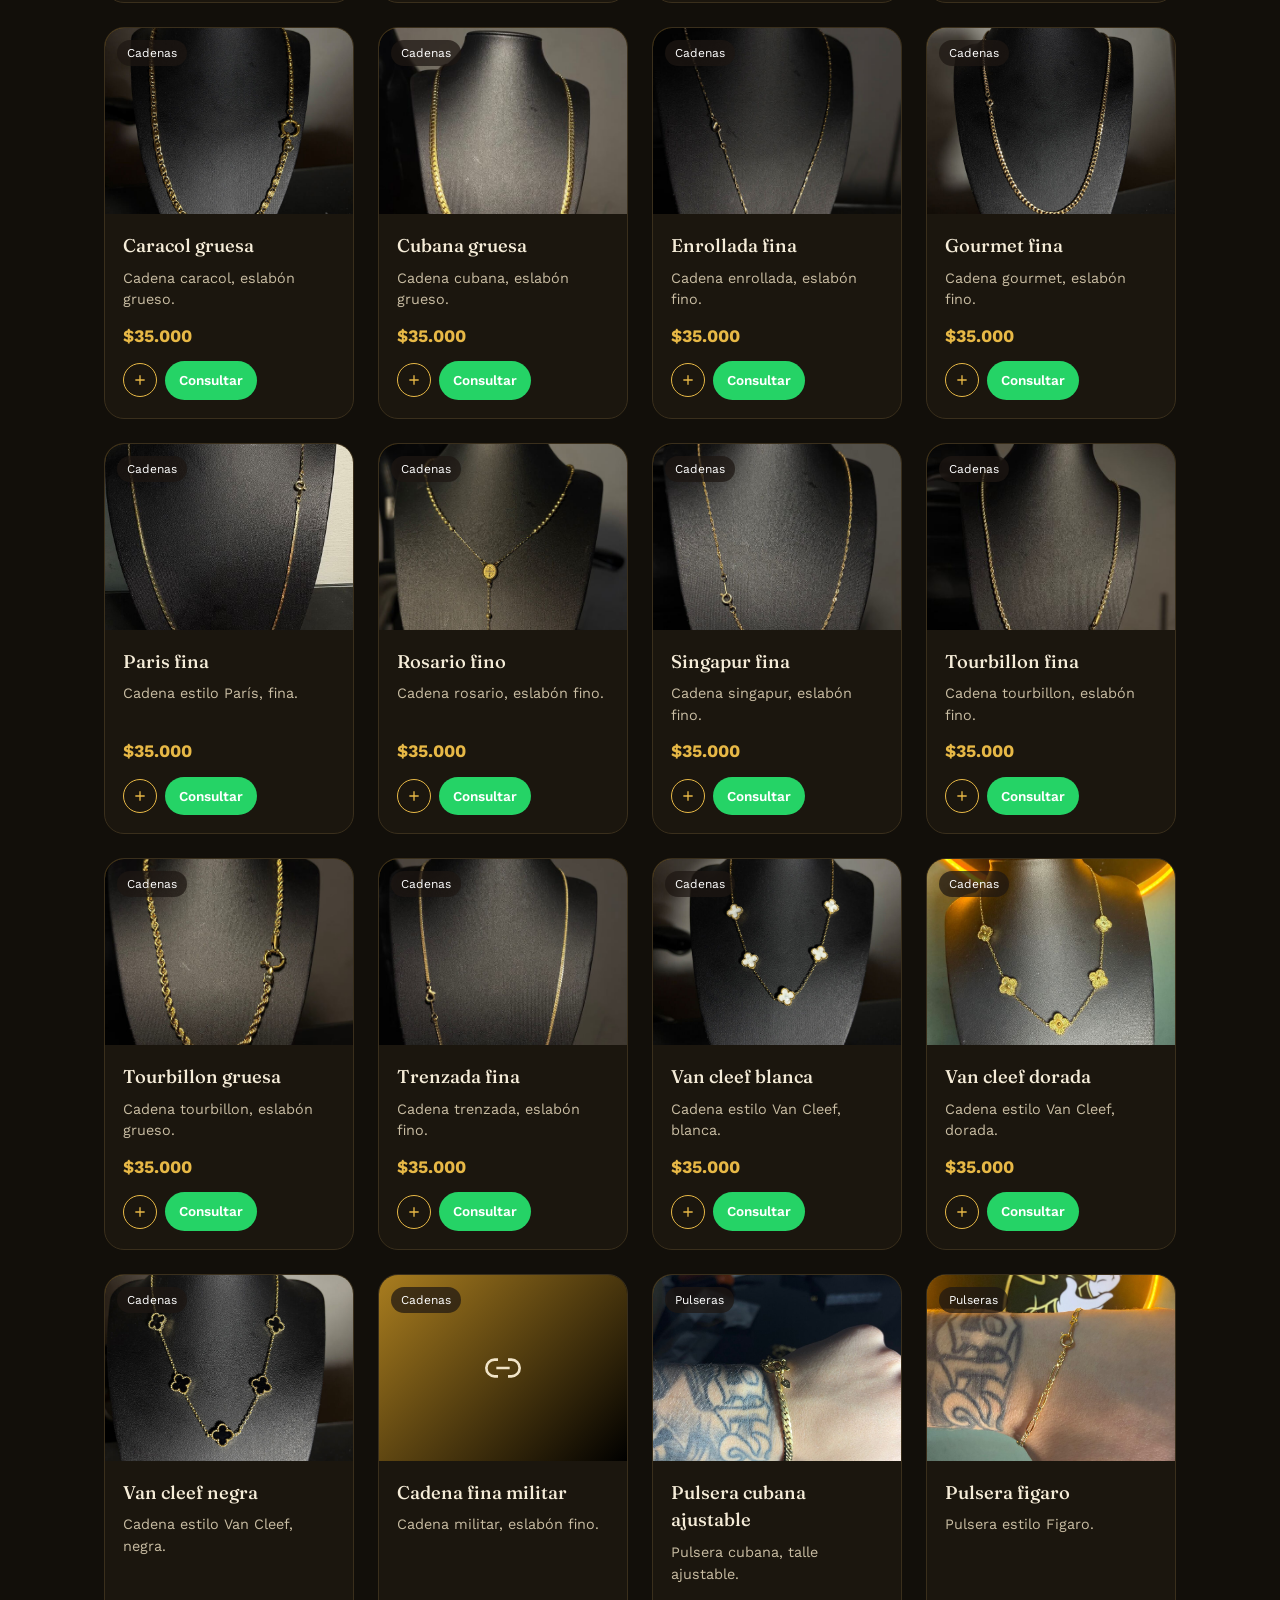
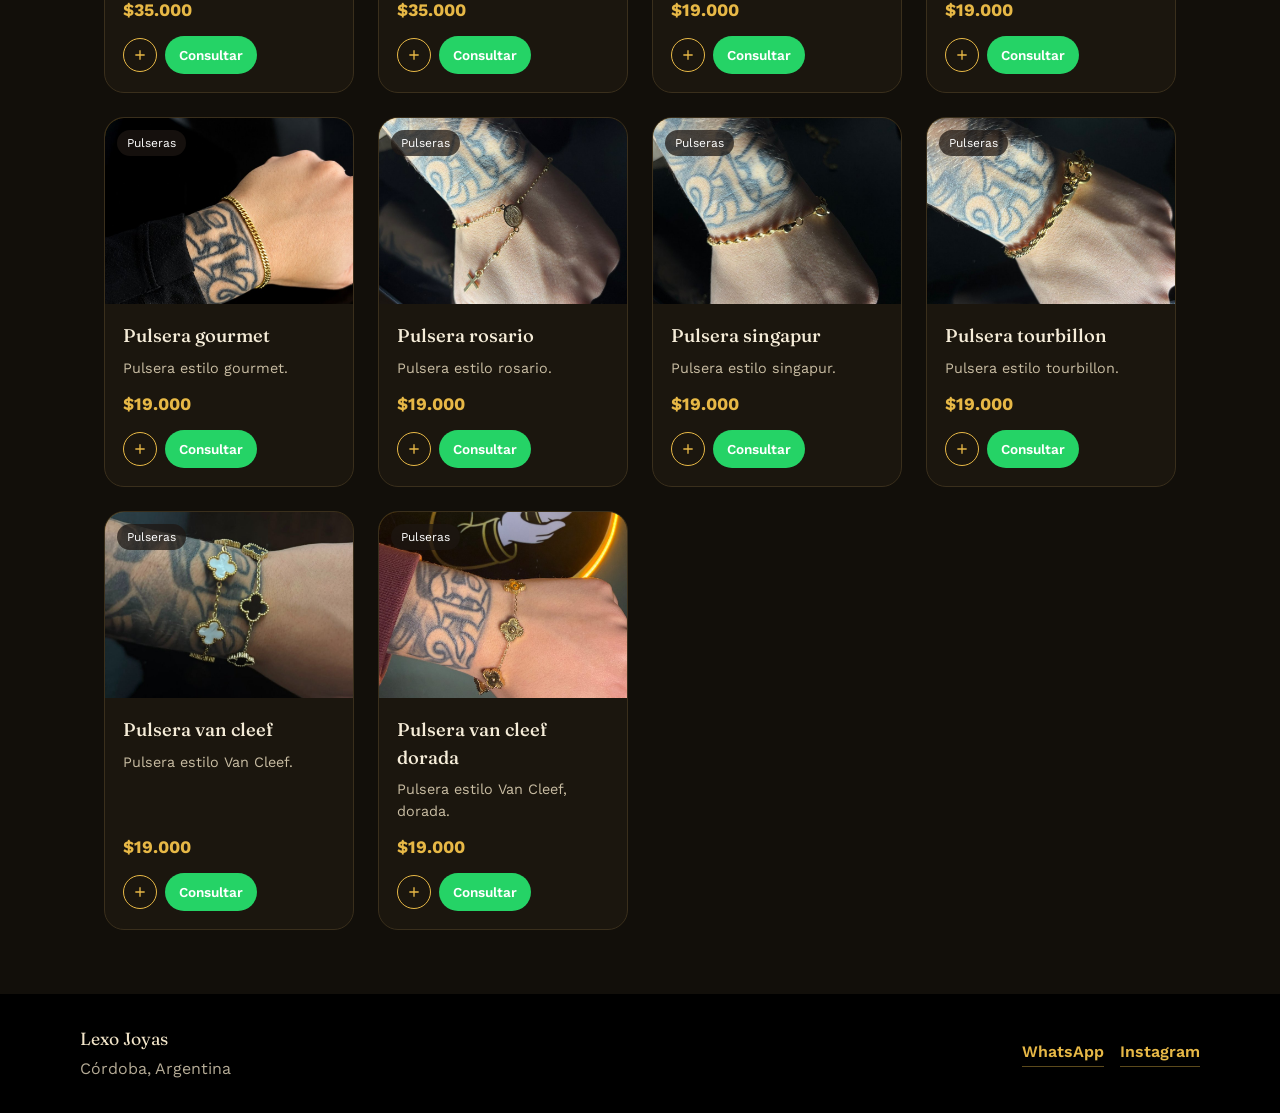
==== commit 5853e5af: "Add files via upload" ====
--- a/index.html
+++ b/index.html
@@ -39,10 +39,10 @@
     <div class="hero-glow" aria-hidden="true"></div>
     <div class="hero-inner">
       <p class="hero-eyebrow"><span></span>Joyería bañada en oro 18k<span></span></p>
-      <h1>Armá tu combo ideal y <span class="hero-highlight">ahorrá comprando de a más</span> de una joya.</h1>
+      <h1>Cadenas, pulseras y anillos que <span class="hero-highlight">brillan todos los días</span>.</h1>
       <p class="hero-copy">
-        Cadenas, pulseras y anillos bañados en oro 18k, pensados para el uso
-        diario. Elegí tu combo o recorré el catálogo completo.
+        Bañado en oro 18k: no mancha, no destiñe y aguanta el uso diario.
+        Envíos a todo el país desde Córdoba, Argentina.
       </p>
       <div class="hero-actions">
         <a class="btn-hero btn-hero-primary" href="#combos">Ver combos</a>
--- a/css/style.css
+++ b/css/style.css
@@ -157,11 +157,15 @@
 
 .hero-money-bg {
   position: absolute;
-  inset: 0;
+  top: 0;
+  right: 0;
+  bottom: 0;
+  left: 0;
   background-image: url("../images/hero-money-bg.jpg");
   background-repeat: repeat;
-  background-size: 480px auto;
-  opacity: 0.5;
+  background-size: 900px auto;
+  background-position: center;
+  opacity: 0.15;
   pointer-events: none;
 }
 
@@ -206,7 +210,7 @@
   font-weight: 600;
   font-size: clamp(2.1rem, 4vw + 1rem, 3.4rem);
   line-height: 1.15;
-  max-width: 18ch;
+  max-width: 24ch;
   margin: 0 0 20px;
   color: var(--color-ink);
 }
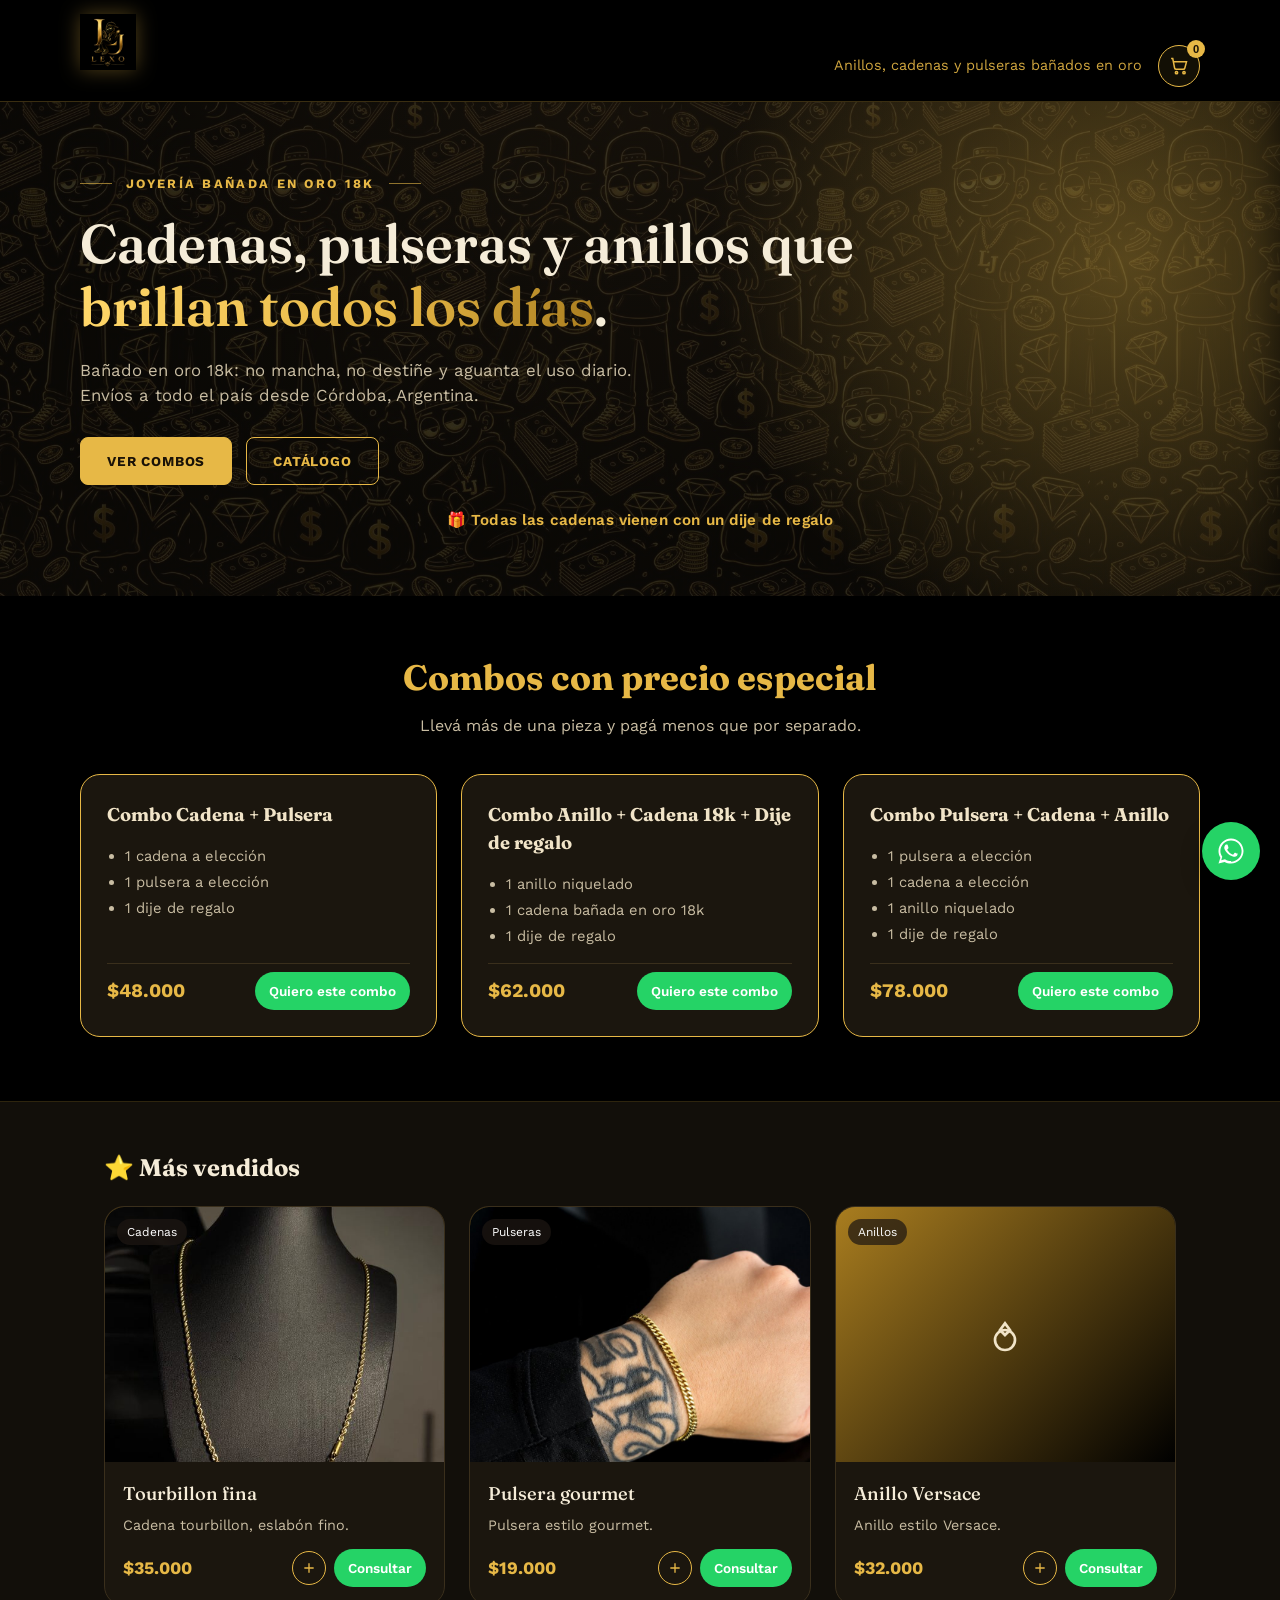
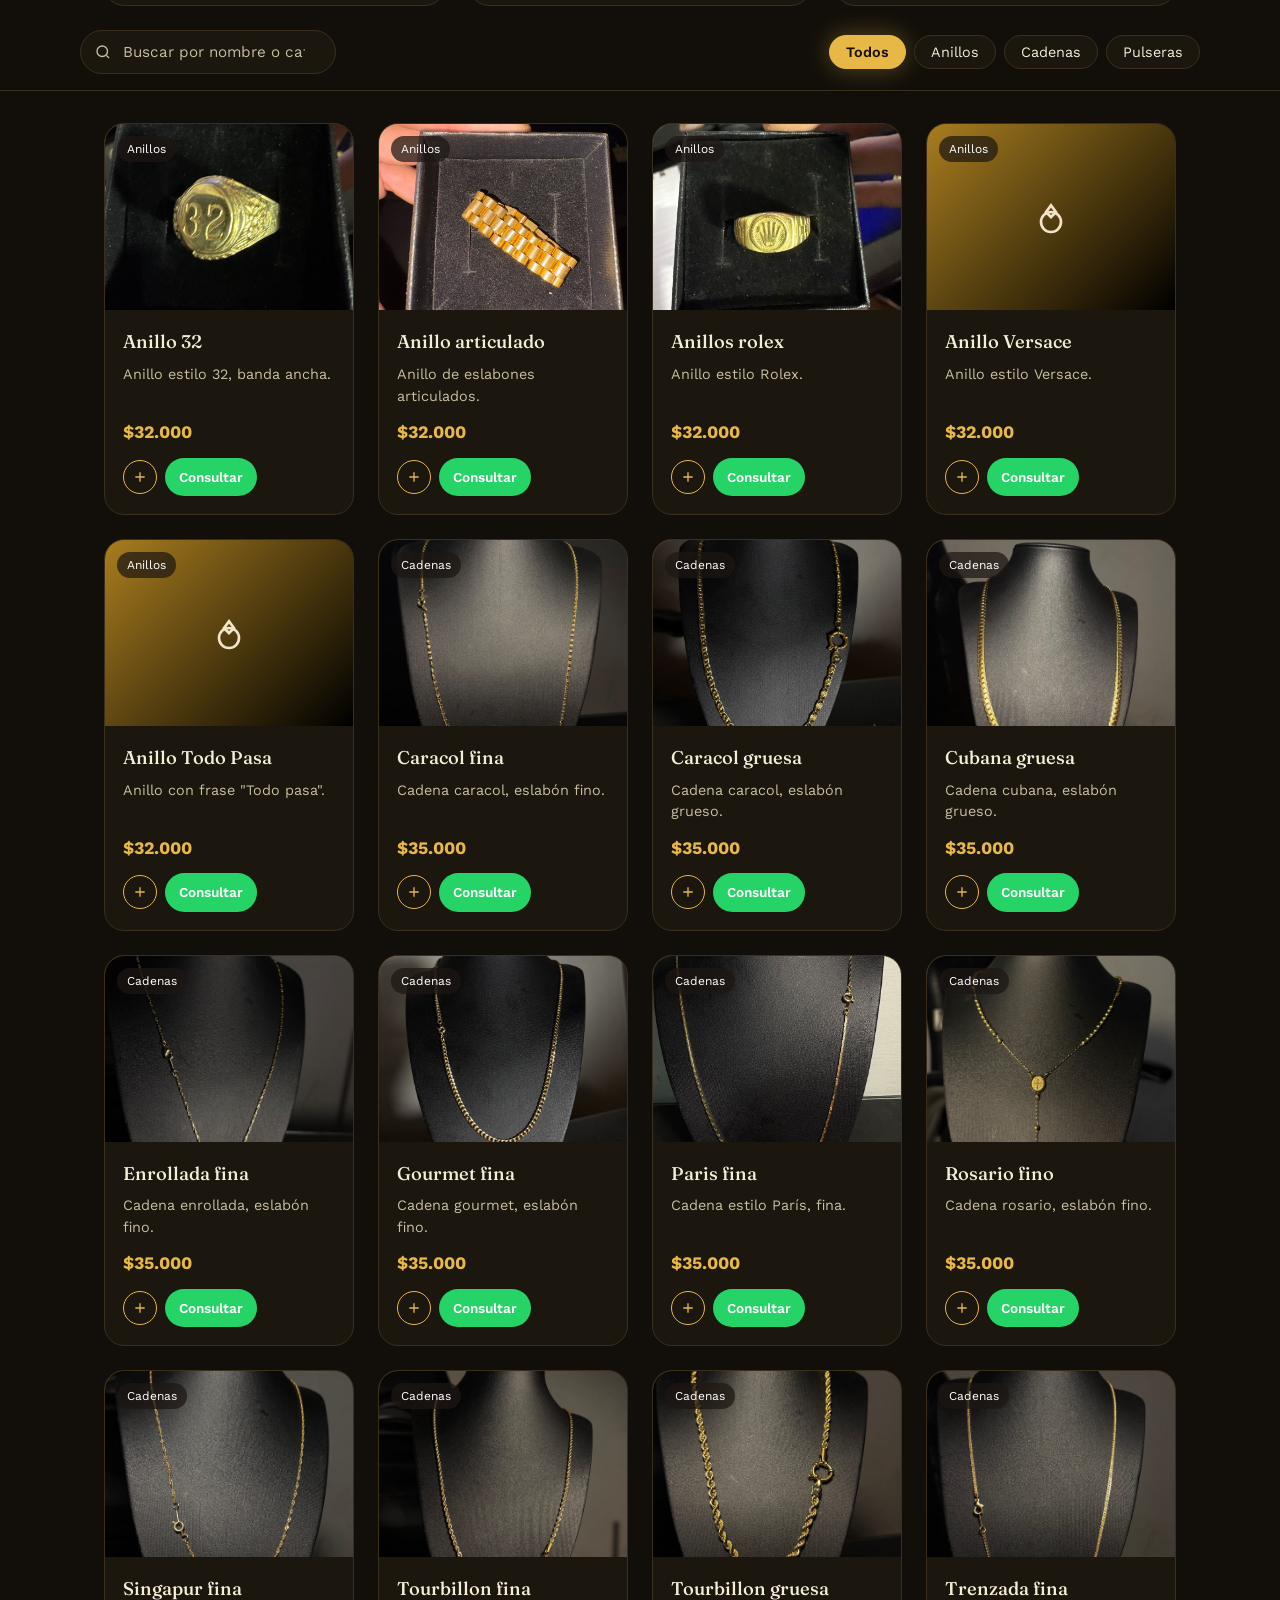
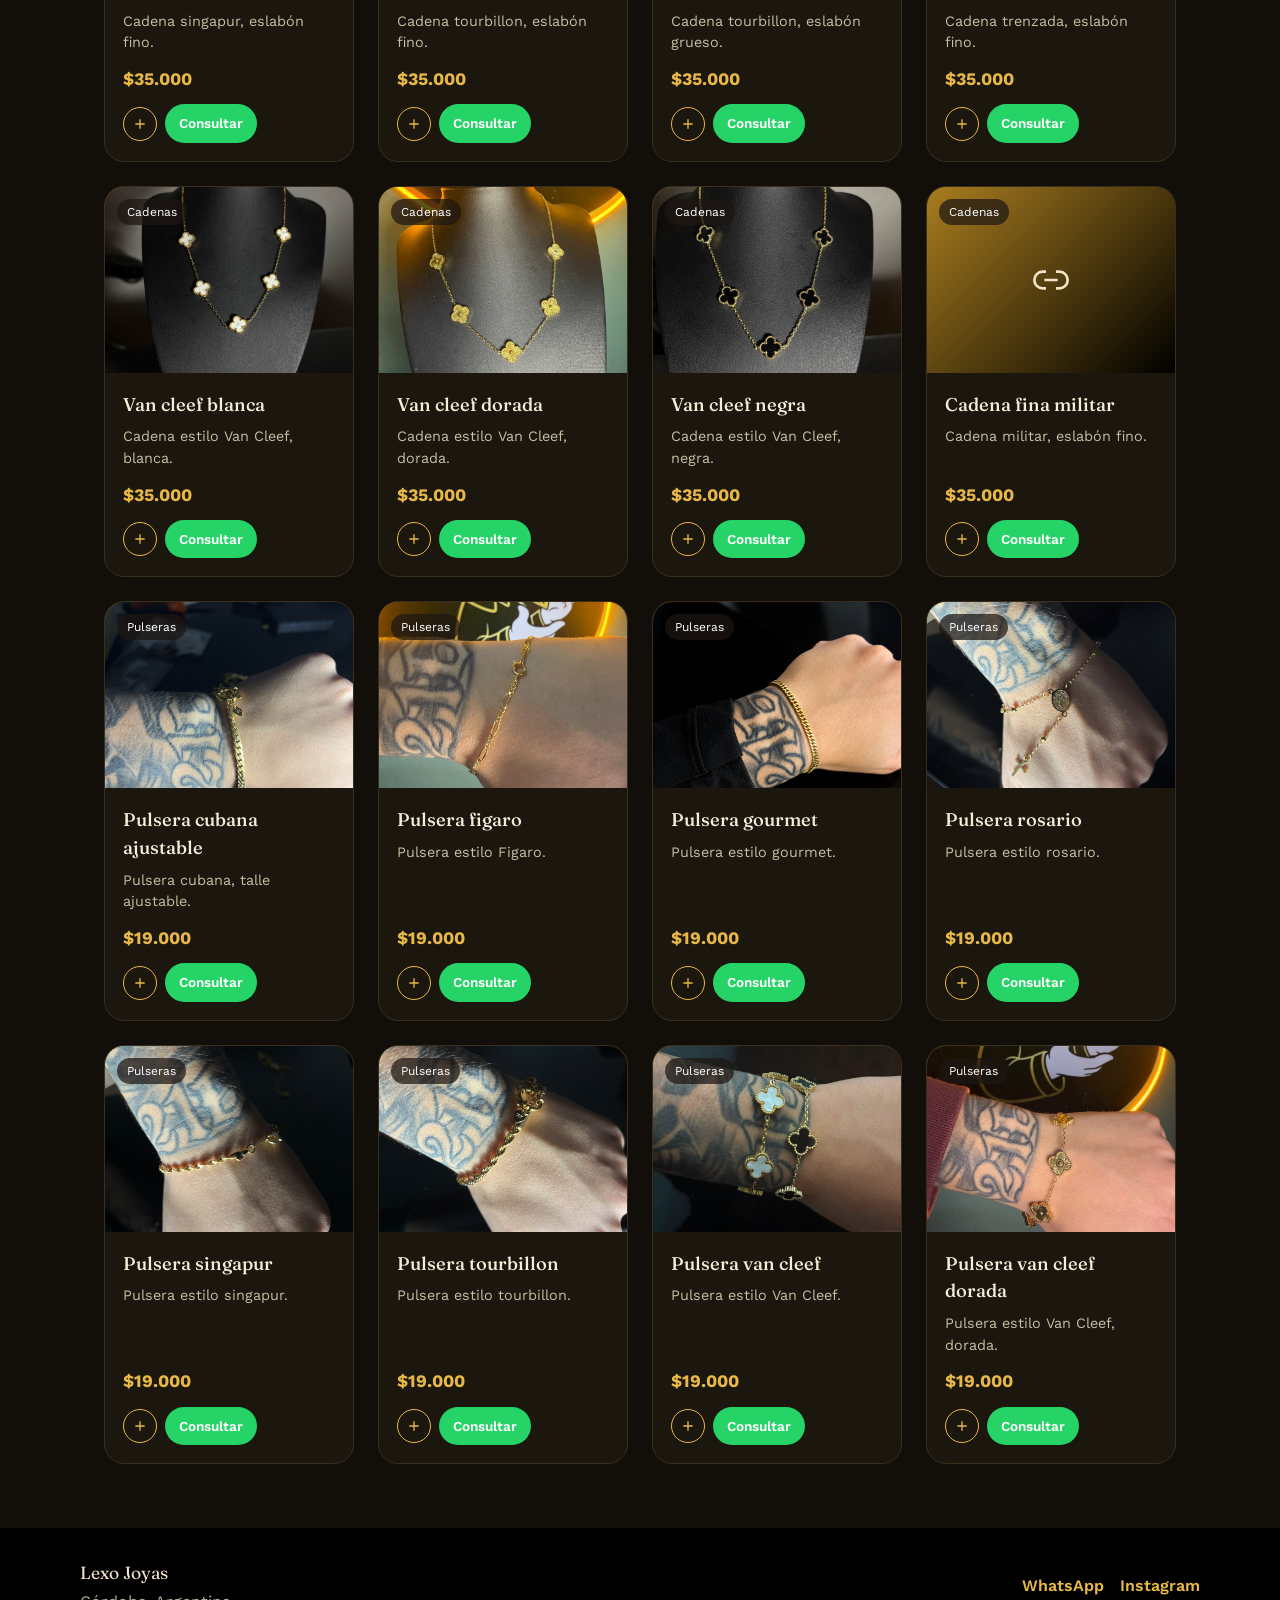
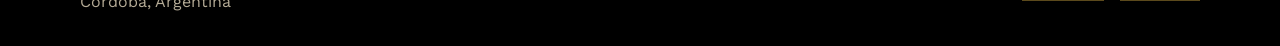
==== commit 7a13bd15: "Add files via upload" ====
--- a/index.html
+++ b/index.html
@@ -61,6 +61,13 @@
   </section>
 
 
+  <section class="featured-section" id="destacados">
+    <div class="featured-inner">
+      <h2 class="featured-title">Más vendidos</h2>
+      <div class="catalog-grid featured-grid" id="featured-grid"></div>
+    </div>
+  </section>
+
   <section class="catalog-controls" id="catalogo" aria-label="Buscar y filtrar productos">
     <div class="controls-inner">
       <div class="search-field">
@@ -122,6 +129,13 @@
     </div>
   </aside>
 
+  <a class="whatsapp-float" id="whatsapp-float" href="#" target="_blank" rel="noopener" aria-label="Consultar por WhatsApp">
+    <svg viewBox="0 0 24 24" fill="currentColor" aria-hidden="true">
+      <path d="M17.5 14.4c-.3-.1-1.7-.9-2-1-.3-.1-.5-.1-.7.1-.2.3-.7 1-.9 1.2-.2.2-.3.2-.6.1-.3-.1-1.3-.5-2.5-1.5-.9-.8-1.5-1.8-1.7-2.1-.2-.3 0-.5.1-.6.1-.1.3-.3.4-.5.1-.1.2-.3.3-.4.1-.2 0-.4 0-.5C10 9 9.5 7.7 9.3 7.2c-.2-.5-.4-.4-.6-.4h-.5c-.2 0-.5.1-.7.3-.2.3-.9.9-.9 2.1s.9 2.5 1.1 2.7c.1.2 1.8 2.8 4.4 3.9.6.3 1.1.4 1.5.6.6.2 1.2.2 1.6.1.5-.1 1.7-.7 1.9-1.4.2-.7.2-1.2.2-1.4 0-.2-.2-.3-.5-.4z"/>
+      <path d="M12 2C6.5 2 2 6.5 2 12c0 1.9.5 3.7 1.5 5.3L2 22l4.9-1.3C8.4 21.5 10.2 22 12 22c5.5 0 10-4.5 10-10S17.5 2 12 2zm0 18c-1.6 0-3.2-.4-4.5-1.2l-.3-.2-3 .8.8-2.9-.2-.3C4 15 3.5 13.5 3.5 12c0-4.7 3.8-8.5 8.5-8.5s8.5 3.8 8.5 8.5-3.8 8.5-8.5 8.5z"/>
+    </svg>
+  </a>
+
   <script src="js/products.js"></script>
   <script src="js/app.js"></script>
 </body>
--- a/css/style.css
+++ b/css/style.css
@@ -897,3 +897,75 @@
   color: var(--color-bg);
   box-shadow: var(--shadow-glow);
 }
+
+/* --------------------------------------------------------
+   Más vendidos (destacados arriba del catálogo)
+-------------------------------------------------------- */
+.featured-section {
+  padding: 48px 24px 8px;
+  max-width: var(--container);
+  margin: 0 auto;
+}
+
+.featured-inner {
+  max-width: 100%;
+}
+
+.featured-title {
+  font-family: var(--font-display);
+  font-size: 1.5rem;
+  color: var(--color-ink);
+  margin: 0 0 20px;
+}
+
+.featured-title::before {
+  content: "⭐ ";
+}
+
+.featured-grid {
+  grid-template-columns: repeat(auto-fit, minmax(240px, 1fr));
+}
+
+/* --------------------------------------------------------
+   Botón flotante de WhatsApp
+-------------------------------------------------------- */
+.whatsapp-float {
+  position: fixed;
+  right: 20px;
+  bottom: 20px;
+  z-index: 150;
+  width: 58px;
+  height: 58px;
+  border-radius: 50%;
+  background: var(--color-green);
+  color: #ffffff;
+  display: flex;
+  align-items: center;
+  justify-content: center;
+  box-shadow: 0 10px 24px -6px rgba(0, 0, 0, 0.6);
+  transition: transform 0.15s ease, box-shadow 0.15s ease;
+}
+
+.whatsapp-float svg {
+  width: 30px;
+  height: 30px;
+}
+
+.whatsapp-float:hover,
+.whatsapp-float:focus-visible {
+  transform: scale(1.08);
+  box-shadow: 0 14px 30px -6px rgba(0, 0, 0, 0.7);
+}
+
+@media (max-width: 640px) {
+  .whatsapp-float {
+    right: 16px;
+    bottom: 16px;
+    width: 52px;
+    height: 52px;
+  }
+  .whatsapp-float svg {
+    width: 26px;
+    height: 26px;
+  }
+}
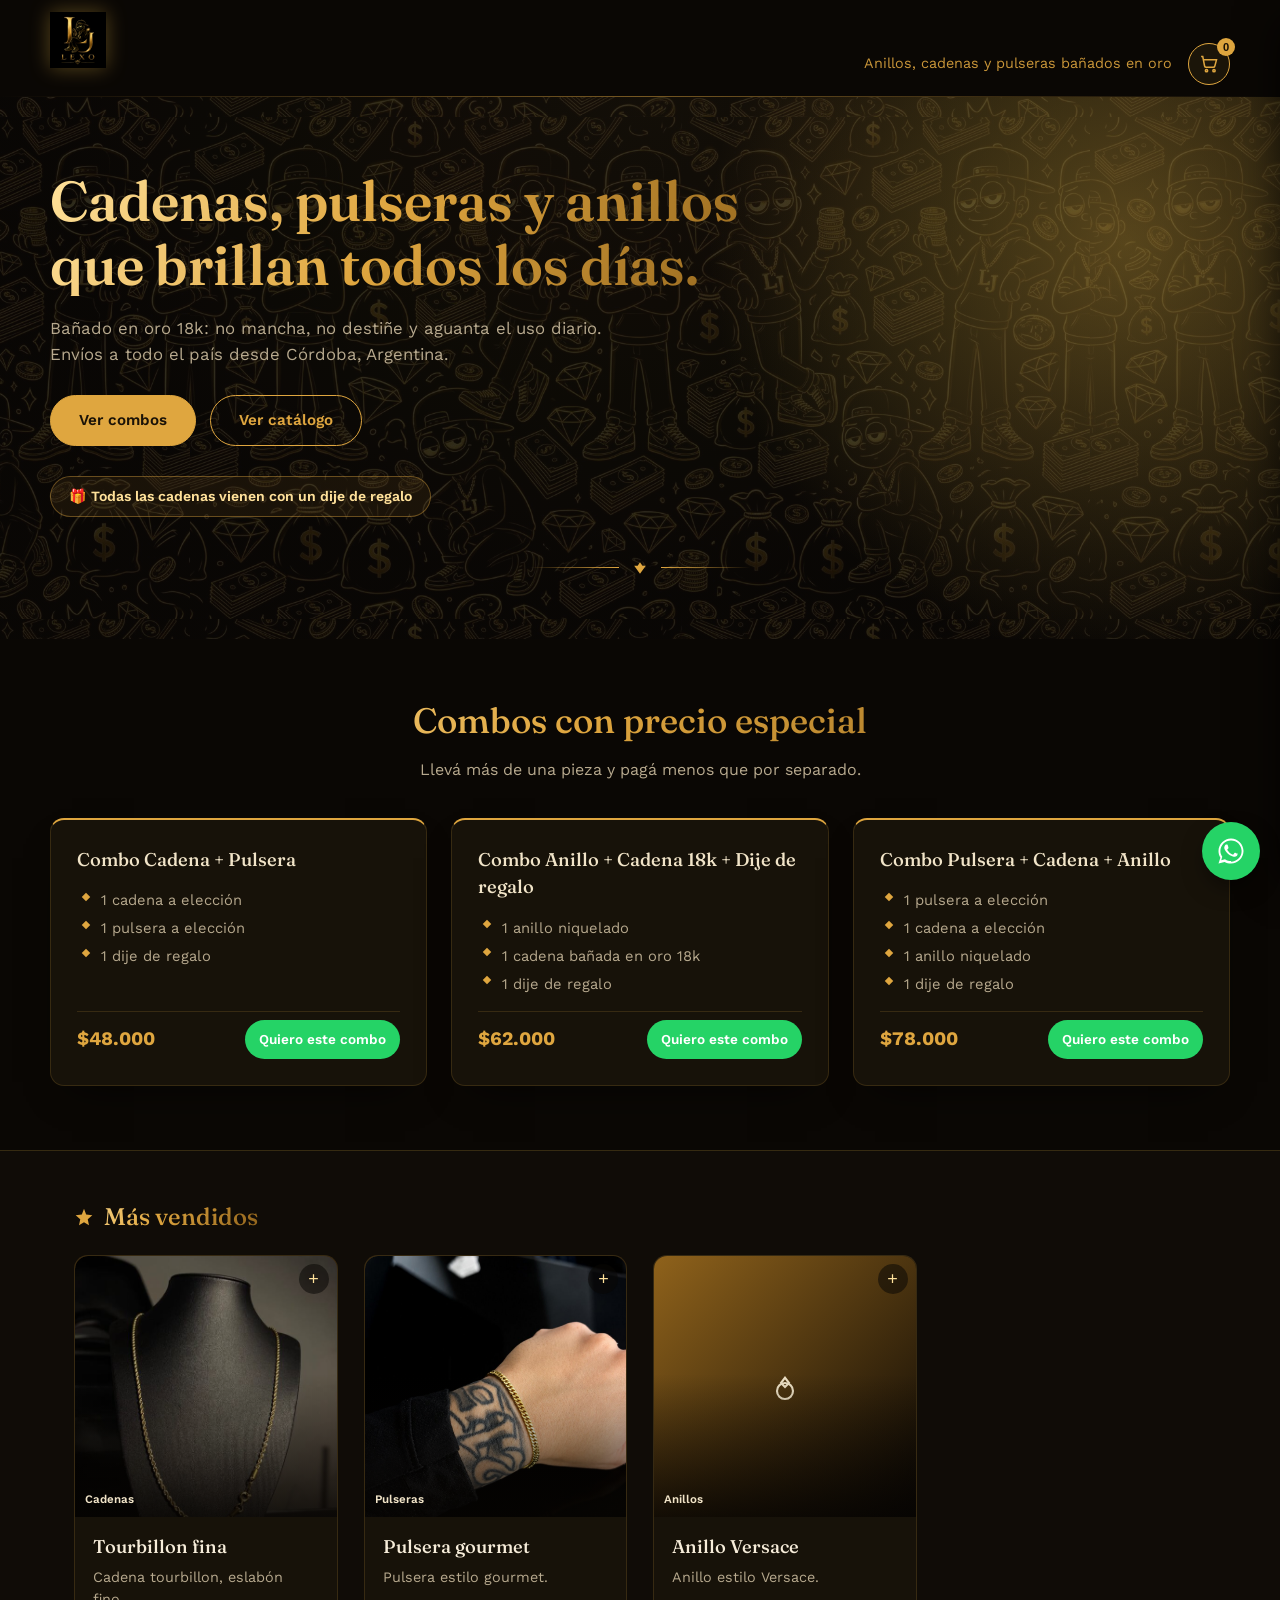
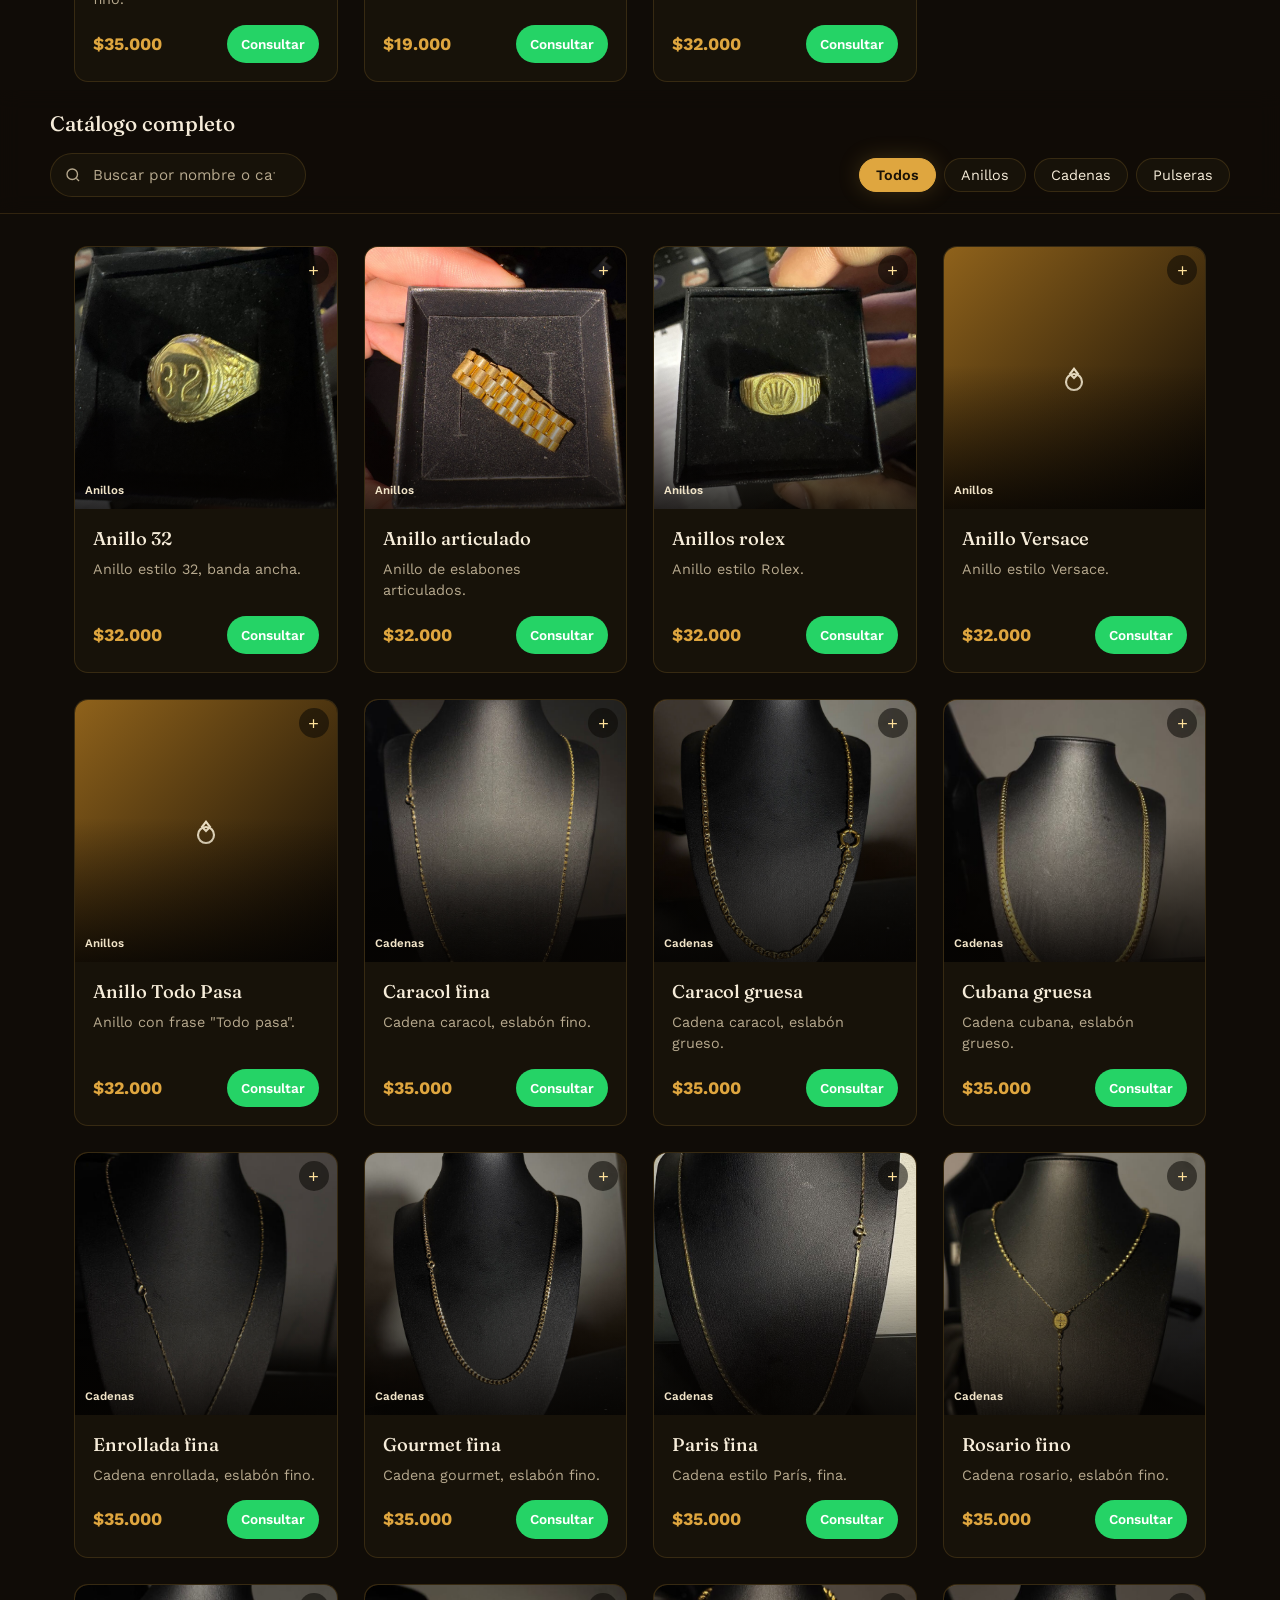
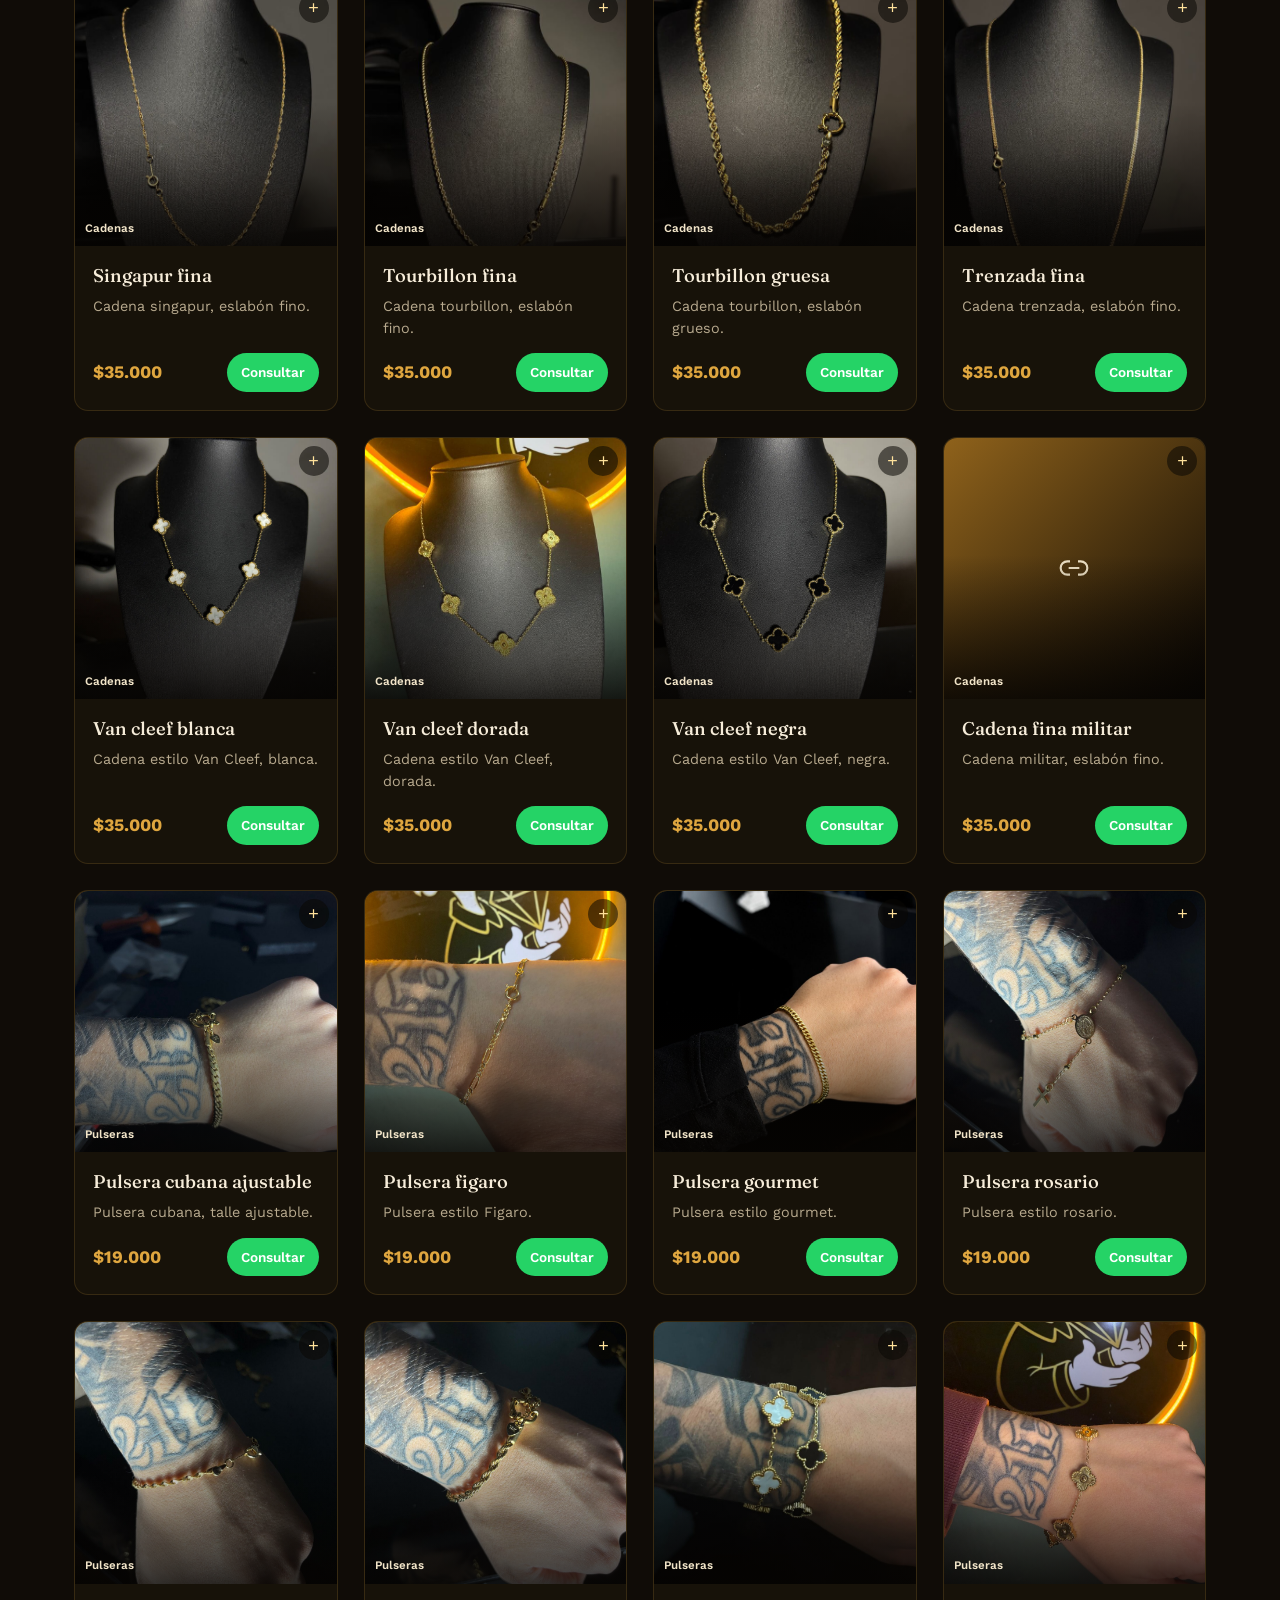
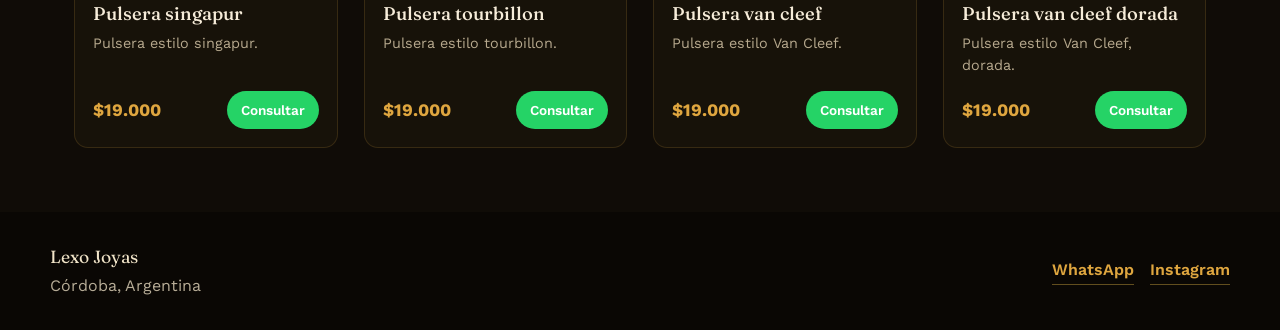
==== commit df57c706: "Add files via upload" ====
--- a/index.html
+++ b/index.html
@@ -38,23 +38,27 @@
     <div class="hero-money-bg" aria-hidden="true"></div>
     <div class="hero-glow" aria-hidden="true"></div>
     <div class="hero-inner">
-      <p class="hero-eyebrow"><span></span>Joyería bañada en oro 18k<span></span></p>
-      <h1>Cadenas, pulseras y anillos que <span class="hero-highlight">brillan todos los días</span>.</h1>
+      <h1>Cadenas, pulseras y anillos que brillan todos los días.</h1>
       <p class="hero-copy">
         Bañado en oro 18k: no mancha, no destiñe y aguanta el uso diario.
         Envíos a todo el país desde Córdoba, Argentina.
       </p>
       <div class="hero-actions">
         <a class="btn-hero btn-hero-primary" href="#combos">Ver combos</a>
-        <a class="btn-hero btn-hero-secondary" href="#catalogo">Catálogo</a>
+        <a class="btn-hero btn-hero-secondary" href="#catalogo">Ver catálogo</a>
       </div>
       <p class="hero-promo" id="hero-promo"></p>
+    </div>
+    <div class="hero-divider" aria-hidden="true">
+      <span></span>
+      <svg viewBox="0 0 24 24" fill="currentColor"><path d="M12 2l4 6h6l-10 14L2 8h6l4-6z" /></svg>
+      <span></span>
     </div>
   </section>
 
   <section class="combos-section" id="combos">
     <div class="combos-inner">
-      <h2 class="combos-title">Combos con precio especial</h2>
+      <h2 class="combos-title gold-heading">Combos con precio especial</h2>
       <p class="combos-subtitle">Llevá más de una pieza y pagá menos que por separado.</p>
       <div class="combos-grid" id="combos-grid"></div>
     </div>
@@ -63,21 +67,27 @@
 
   <section class="featured-section" id="destacados">
     <div class="featured-inner">
-      <h2 class="featured-title">Más vendidos</h2>
+      <h2 class="featured-title gold-heading">
+        <svg viewBox="0 0 24 24" fill="currentColor" aria-hidden="true"><path d="M12 2l2.6 6.9L22 10l-5.5 4.8L18 22l-6-3.6L6 22l1.5-7.2L2 10l7.4-1.1L12 2z" /></svg>
+        Más vendidos
+      </h2>
       <div class="catalog-grid featured-grid" id="featured-grid"></div>
     </div>
   </section>
 
   <section class="catalog-controls" id="catalogo" aria-label="Buscar y filtrar productos">
     <div class="controls-inner">
-      <div class="search-field">
-        <svg viewBox="0 0 24 24" fill="none" stroke="currentColor" stroke-width="1.8" aria-hidden="true">
-          <circle cx="11" cy="11" r="7" />
-          <path d="m20 20-3.5-3.5" />
-        </svg>
-        <input type="search" id="search-input" placeholder="Buscar por nombre o categoría…" aria-label="Buscar productos" />
+      <h2 class="catalog-heading">Catálogo completo</h2>
+      <div class="controls-row">
+        <div class="search-field">
+          <svg viewBox="0 0 24 24" fill="none" stroke="currentColor" stroke-width="1.8" aria-hidden="true">
+            <circle cx="11" cy="11" r="7" />
+            <path d="m20 20-3.5-3.5" />
+          </svg>
+          <input type="search" id="search-input" placeholder="Buscar por nombre o categoría…" aria-label="Buscar productos" />
+        </div>
+        <div class="category-pills" id="category-pills" role="group" aria-label="Filtrar por categoría"></div>
       </div>
-      <div class="category-pills" id="category-pills" role="group" aria-label="Filtrar por categoría"></div>
     </div>
   </section>
 
--- a/css/style.css
+++ b/css/style.css
@@ -1,22 +1,31 @@
 :root {
-  --color-bg: #120f0a;
-  --color-bg-header: #000000;
-  --color-ink: #f5ecd8;
-  --color-ink-soft: #c9bda3;
-  --color-amber: #e7b846;
-  --color-amber-deep: #a97d1f;
-  --color-gold-bright: #ffd76a;
+  --color-bg: #100c07;
+  --color-bg-header: #0a0704;
+  --color-ink: #f6ecd9;
+  --color-ink-soft: #b7a98e;
+  --color-amber: #dfa63f;
+  --color-amber-deep: #8f621b;
+  --color-gold-bright: #ffe19a;
   --color-green: #25d366;
-  --color-card: #1b160e;
-  --color-card-border: #3a2f1c;
+  --color-card: #171209;
+  --color-card-border: rgba(223, 166, 63, 0.16);
+  --color-card-border-hover: rgba(223, 166, 63, 0.55);
   --color-cream-on-dark: #f1e4c8;
-  --shadow-card: 0 10px 30px -14px rgba(0, 0, 0, 0.7);
-  --shadow-glow: 0 0 24px rgba(231, 184, 70, 0.35);
-  --radius-card: 20px;
+  --shadow-card: 0 18px 40px -22px rgba(0, 0, 0, 0.85);
+  --shadow-glow: 0 0 22px rgba(223, 166, 63, 0.22);
+  --radius-card: 14px;
   --radius-pill: 999px;
   --font-display: "Fraunces", serif;
   --font-body: "Work Sans", sans-serif;
-  --container: 1120px;
+  --container: 1180px;
+  --gold-gradient: linear-gradient(120deg, var(--color-gold-bright) 0%, var(--color-amber) 45%, var(--color-amber-deep) 100%);
+}
+
+.gold-heading {
+  background: var(--gold-gradient);
+  -webkit-background-clip: text;
+  background-clip: text;
+  color: transparent;
 }
 
 * {
@@ -48,8 +57,18 @@
 .site-header {
   background: var(--color-bg-header);
   color: var(--color-cream-on-dark);
-  padding: 14px 24px;
-  border-bottom: 1px solid rgba(231, 184, 70, 0.25);
+  padding: 12px 24px;
+  position: relative;
+}
+
+.site-header::after {
+  content: "";
+  position: absolute;
+  left: 0;
+  right: 0;
+  bottom: 0;
+  height: 1px;
+  background: linear-gradient(90deg, transparent, rgba(223, 166, 63, 0.5) 50%, transparent);
 }
 
 .header-inner {
@@ -137,14 +156,50 @@
   }
 }
 
-/* Mensaje promocional centrado dentro del hero */
+/* Mensaje promocional: insignia dentro del hero */
 .hero-promo {
-  margin: 24px 0 0;
-  text-align: center;
-  color: var(--color-amber);
+  display: table;
+  margin: 30px 0 0;
+  padding: 9px 18px;
+  border: 1px solid rgba(223, 166, 63, 0.4);
+  border-radius: var(--radius-pill);
+  background: rgba(223, 166, 63, 0.08);
+  color: var(--color-gold-bright);
   font-weight: 600;
-  font-size: 0.95rem;
-  letter-spacing: 0.01em;
+  font-size: 0.88rem;
+}
+
+.hero-promo:empty {
+  display: none;
+}
+
+/* Divisor decorativo con el diamante de la marca, entre el hero y los combos */
+.hero-divider {
+  position: relative;
+  z-index: 1;
+  display: flex;
+  align-items: center;
+  justify-content: center;
+  gap: 14px;
+  max-width: 220px;
+  margin: 44px auto 0;
+  color: var(--color-amber);
+}
+
+.hero-divider span {
+  height: 1px;
+  flex: 1;
+  background: linear-gradient(90deg, transparent, currentColor);
+}
+
+.hero-divider span:last-child {
+  background: linear-gradient(90deg, currentColor, transparent);
+}
+
+.hero-divider svg {
+  width: 14px;
+  height: 14px;
+  flex-shrink: 0;
 }
 
 /* Hero */
@@ -186,37 +241,14 @@
   margin: 0 auto;
 }
 
-.hero-eyebrow {
-  display: flex;
-  align-items: center;
-  gap: 14px;
-  margin: 0 0 20px;
-  color: var(--color-amber);
-  font-size: 0.8rem;
-  font-weight: 700;
-  letter-spacing: 0.18em;
-  text-transform: uppercase;
-}
-
-.hero-eyebrow span {
-  height: 1px;
-  width: 32px;
-  background: var(--color-amber);
-  opacity: 0.6;
-}
-
 .hero h1 {
   font-family: var(--font-display);
   font-weight: 600;
-  font-size: clamp(2.1rem, 4vw + 1rem, 3.4rem);
-  line-height: 1.15;
-  max-width: 24ch;
+  font-size: clamp(2.1rem, 4vw + 1rem, 3.5rem);
+  line-height: 1.14;
+  max-width: 20ch;
   margin: 0 0 20px;
-  color: var(--color-ink);
-}
-
-.hero-highlight {
-  background: linear-gradient(100deg, var(--color-gold-bright), var(--color-amber) 60%, var(--color-amber-deep));
+  background: var(--gold-gradient);
   -webkit-background-clip: text;
   background-clip: text;
   color: transparent;
@@ -239,12 +271,10 @@
   display: inline-flex;
   align-items: center;
   justify-content: center;
-  padding: 13px 26px;
-  border-radius: 8px;
-  font-size: 0.85rem;
-  font-weight: 700;
-  letter-spacing: 0.06em;
-  text-transform: uppercase;
+  padding: 13px 28px;
+  border-radius: var(--radius-pill);
+  font-size: 0.95rem;
+  font-weight: 600;
   text-decoration: none;
   transition: transform 0.15s ease, box-shadow 0.15s ease;
   border: 1px solid var(--color-amber);
@@ -280,7 +310,7 @@
 
 .combos-title {
   font-family: var(--font-display);
-  color: var(--color-amber);
+  font-weight: 500;
   font-size: clamp(1.6rem, 2vw + 1rem, 2.2rem);
   margin: 0 0 10px;
 }
@@ -299,23 +329,25 @@
 
 .combo-card {
   background: var(--color-card);
-  border: 1px solid var(--color-amber);
+  border: 1px solid var(--color-card-border);
+  border-top: 2px solid var(--color-amber);
   border-radius: var(--radius-card);
   padding: 26px;
   display: flex;
   flex-direction: column;
   gap: 16px;
   box-shadow: var(--shadow-card);
-  transition: transform 0.15s ease, box-shadow 0.15s ease;
+  transition: border-color 0.15s ease, transform 0.15s ease;
 }
 
 .combo-card:hover {
+  border-color: var(--color-card-border-hover);
   transform: translateY(-3px);
-  box-shadow: var(--shadow-glow);
 }
 
 .combo-name {
   font-family: var(--font-display);
+  font-weight: 500;
   color: var(--color-cream-on-dark);
   font-size: 1.15rem;
   margin: 0;
@@ -323,13 +355,30 @@
 
 .combo-items {
   margin: 0;
-  padding-left: 18px;
+  padding-left: 4px;
+  list-style: none;
   color: var(--color-ink-soft);
   font-size: 0.92rem;
   display: flex;
   flex-direction: column;
-  gap: 4px;
+  gap: 6px;
   flex: 1;
+}
+
+.combo-items li {
+  padding-left: 20px;
+  position: relative;
+}
+
+.combo-items li::before {
+  content: "";
+  position: absolute;
+  left: 2px;
+  top: 0.5em;
+  width: 6px;
+  height: 6px;
+  background: var(--color-amber);
+  transform: translateY(-50%) rotate(45deg);
 }
 
 .combo-footer {
@@ -353,14 +402,27 @@
   position: sticky;
   top: 0;
   z-index: 10;
-  background: var(--color-bg);
+  background: rgba(16, 12, 7, 0.88);
+  backdrop-filter: blur(10px);
+  -webkit-backdrop-filter: blur(10px);
   border-bottom: 1px solid var(--color-card-border);
-  padding: 16px 24px;
+  padding: 18px 24px 16px;
 }
 
 .controls-inner {
   max-width: var(--container);
   margin: 0 auto;
+}
+
+.catalog-heading {
+  font-family: var(--font-display);
+  font-size: 1.3rem;
+  font-weight: 500;
+  margin: 0 0 14px;
+  color: var(--color-ink);
+}
+
+.controls-row {
   display: flex;
   flex-direction: column;
   gap: 14px;
@@ -439,10 +501,25 @@
   padding: 32px 24px 64px;
 }
 
+/* Mobile-first: 2 productos por fila siempre, incluso en celulares chicos */
 .catalog-grid {
   display: grid;
-  grid-template-columns: repeat(auto-fill, minmax(240px, 1fr));
-  gap: 24px;
+  grid-template-columns: repeat(2, minmax(0, 1fr));
+  gap: 14px;
+}
+
+@media (min-width: 640px) {
+  .catalog-grid {
+    grid-template-columns: repeat(3, minmax(0, 1fr));
+    gap: 22px;
+  }
+}
+
+@media (min-width: 980px) {
+  .catalog-grid {
+    grid-template-columns: repeat(4, minmax(0, 1fr));
+    gap: 26px;
+  }
 }
 
 .card {
@@ -452,18 +529,17 @@
   overflow: hidden;
   display: flex;
   flex-direction: column;
-  transition: border-color 0.15s ease;
+  transition: border-color 0.15s ease, transform 0.15s ease;
 }
 
 .card:hover {
-  border-color: var(--color-amber);
-  box-shadow: var(--shadow-glow);
-  transform: translateY(-2px);
+  border-color: var(--color-card-border-hover);
+  transform: translateY(-3px);
 }
 
 .card-image {
   position: relative;
-  aspect-ratio: 4 / 3;
+  aspect-ratio: 1 / 1;
   background: linear-gradient(135deg, var(--color-amber-deep), var(--color-bg-header));
 }
 
@@ -485,87 +561,129 @@
 }
 
 .card-image-fallback svg {
-  width: 40px;
-  height: 40px;
-}
-
-.card-category {
-  position: absolute;
-  top: 12px;
-  left: 12px;
-  background: rgba(30, 23, 18, 0.72);
-  color: #fff;
-  font-size: 0.75rem;
-  padding: 4px 10px;
+  width: 32px;
+  height: 32px;
+}
+
+/* Degradé al pie de la imagen para que la etiqueta se lea bien sobre cualquier foto */
+.card-image-scrim {
+  position: absolute;
+  left: 0;
+  right: 0;
+  bottom: 0;
+  height: 55%;
+  background: linear-gradient(180deg, transparent, rgba(6, 4, 2, 0.82));
+  pointer-events: none;
+}
+
+.card-tag {
+  position: absolute;
+  left: 10px;
+  bottom: 9px;
+  color: var(--color-cream-on-dark);
+  font-size: 0.72rem;
+  font-weight: 600;
+}
+
+.btn-quickadd {
+  position: absolute;
+  top: 8px;
+  right: 8px;
+  display: inline-flex;
+  align-items: center;
+  justify-content: center;
+  width: 30px;
+  height: 30px;
   border-radius: var(--radius-pill);
+  border: none;
+  background: rgba(10, 8, 5, 0.55);
+  color: var(--color-gold-bright);
+  cursor: pointer;
+  transition: background-color 0.15s ease, transform 0.15s ease;
+}
+
+.btn-quickadd svg {
+  width: 15px;
+  height: 15px;
+}
+
+.btn-quickadd:hover {
+  background: var(--color-amber);
+  color: #1a1207;
+  transform: scale(1.08);
 }
 
 .card-body {
-  padding: 18px;
+  padding: 14px;
   display: flex;
   flex-direction: column;
-  gap: 8px;
+  gap: 6px;
   flex: 1;
 }
 
 .card-name {
   font-family: var(--font-display);
   font-weight: 500;
-  font-size: 1.15rem;
+  font-size: 1rem;
+  line-height: 1.3;
   margin: 0;
 }
 
 .card-desc {
   margin: 0;
-  font-size: 0.9rem;
+  font-size: 0.85rem;
   color: var(--color-ink-soft);
   flex: 1;
+  display: -webkit-box;
+  -webkit-line-clamp: 2;
+  -webkit-box-orient: vertical;
+  overflow: hidden;
 }
 
 .card-footer {
   display: flex;
   align-items: center;
   justify-content: space-between;
-  gap: 12px;
-  margin-top: 4px;
+  gap: 8px;
+  margin-top: 6px;
   flex-wrap: wrap;
 }
 
 .card-price {
   font-weight: 700;
-  font-size: 1.1rem;
-  color: var(--color-amber);
-}
-
-.card-actions {
-  display: inline-flex;
-  align-items: center;
-  gap: 8px;
-}
-
-.btn-add-cart {
-  display: inline-flex;
-  align-items: center;
-  justify-content: center;
-  width: 34px;
-  height: 34px;
-  border-radius: var(--radius-pill);
-  border: 1px solid var(--color-amber);
-  background: transparent;
-  color: var(--color-amber);
-  cursor: pointer;
-  transition: background-color 0.15s ease, transform 0.15s ease;
-}
-
-.btn-add-cart svg {
-  width: 16px;
-  height: 16px;
-}
-
-.btn-add-cart:hover {
-  background: var(--color-amber);
-  color: #1a1207;
-  transform: scale(1.06);
+  font-size: 1rem;
+  color: var(--color-amber);
+}
+
+@media (min-width: 640px) {
+  .card-body {
+    padding: 18px;
+    gap: 8px;
+  }
+
+  .card-name {
+    font-size: 1.15rem;
+  }
+
+  .card-desc {
+    font-size: 0.9rem;
+  }
+
+  .card-price {
+    font-size: 1.1rem;
+  }
+}
+
+@media (max-width: 639px) {
+  .card-footer {
+    flex-direction: column;
+    align-items: stretch;
+  }
+
+  .card-footer .btn-whatsapp {
+    justify-content: center;
+    width: 100%;
+  }
 }
 
 .btn-whatsapp {
@@ -644,7 +762,7 @@
     justify-content: space-between;
   }
 
-  .controls-inner {
+  .controls-row {
     flex-direction: row;
     align-items: center;
     justify-content: space-between;
@@ -912,18 +1030,20 @@
 }
 
 .featured-title {
+  display: inline-flex;
+  align-items: center;
+  gap: 10px;
   font-family: var(--font-display);
+  font-weight: 500;
   font-size: 1.5rem;
-  color: var(--color-ink);
   margin: 0 0 20px;
 }
 
-.featured-title::before {
-  content: "⭐ ";
-}
-
-.featured-grid {
-  grid-template-columns: repeat(auto-fit, minmax(240px, 1fr));
+.featured-title svg {
+  width: 20px;
+  height: 20px;
+  flex-shrink: 0;
+  color: var(--color-amber);
 }
 
 /* --------------------------------------------------------
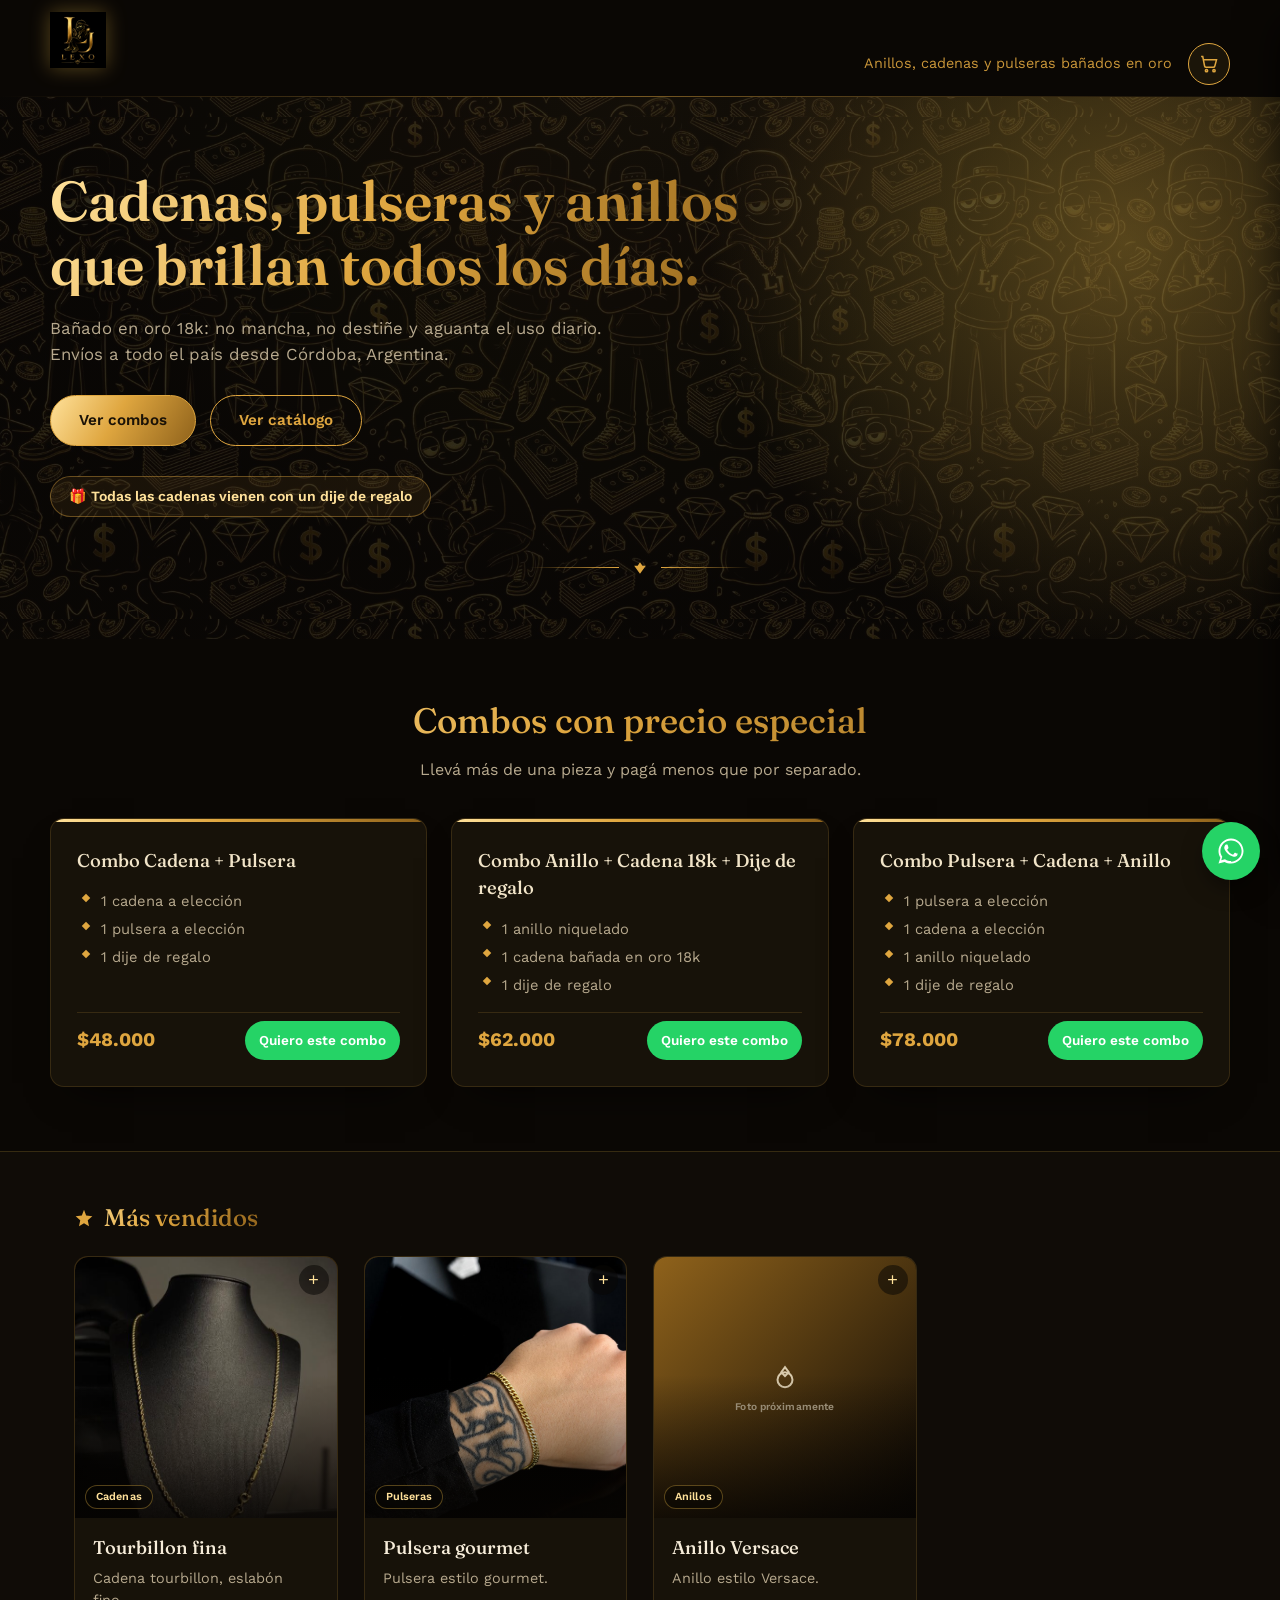
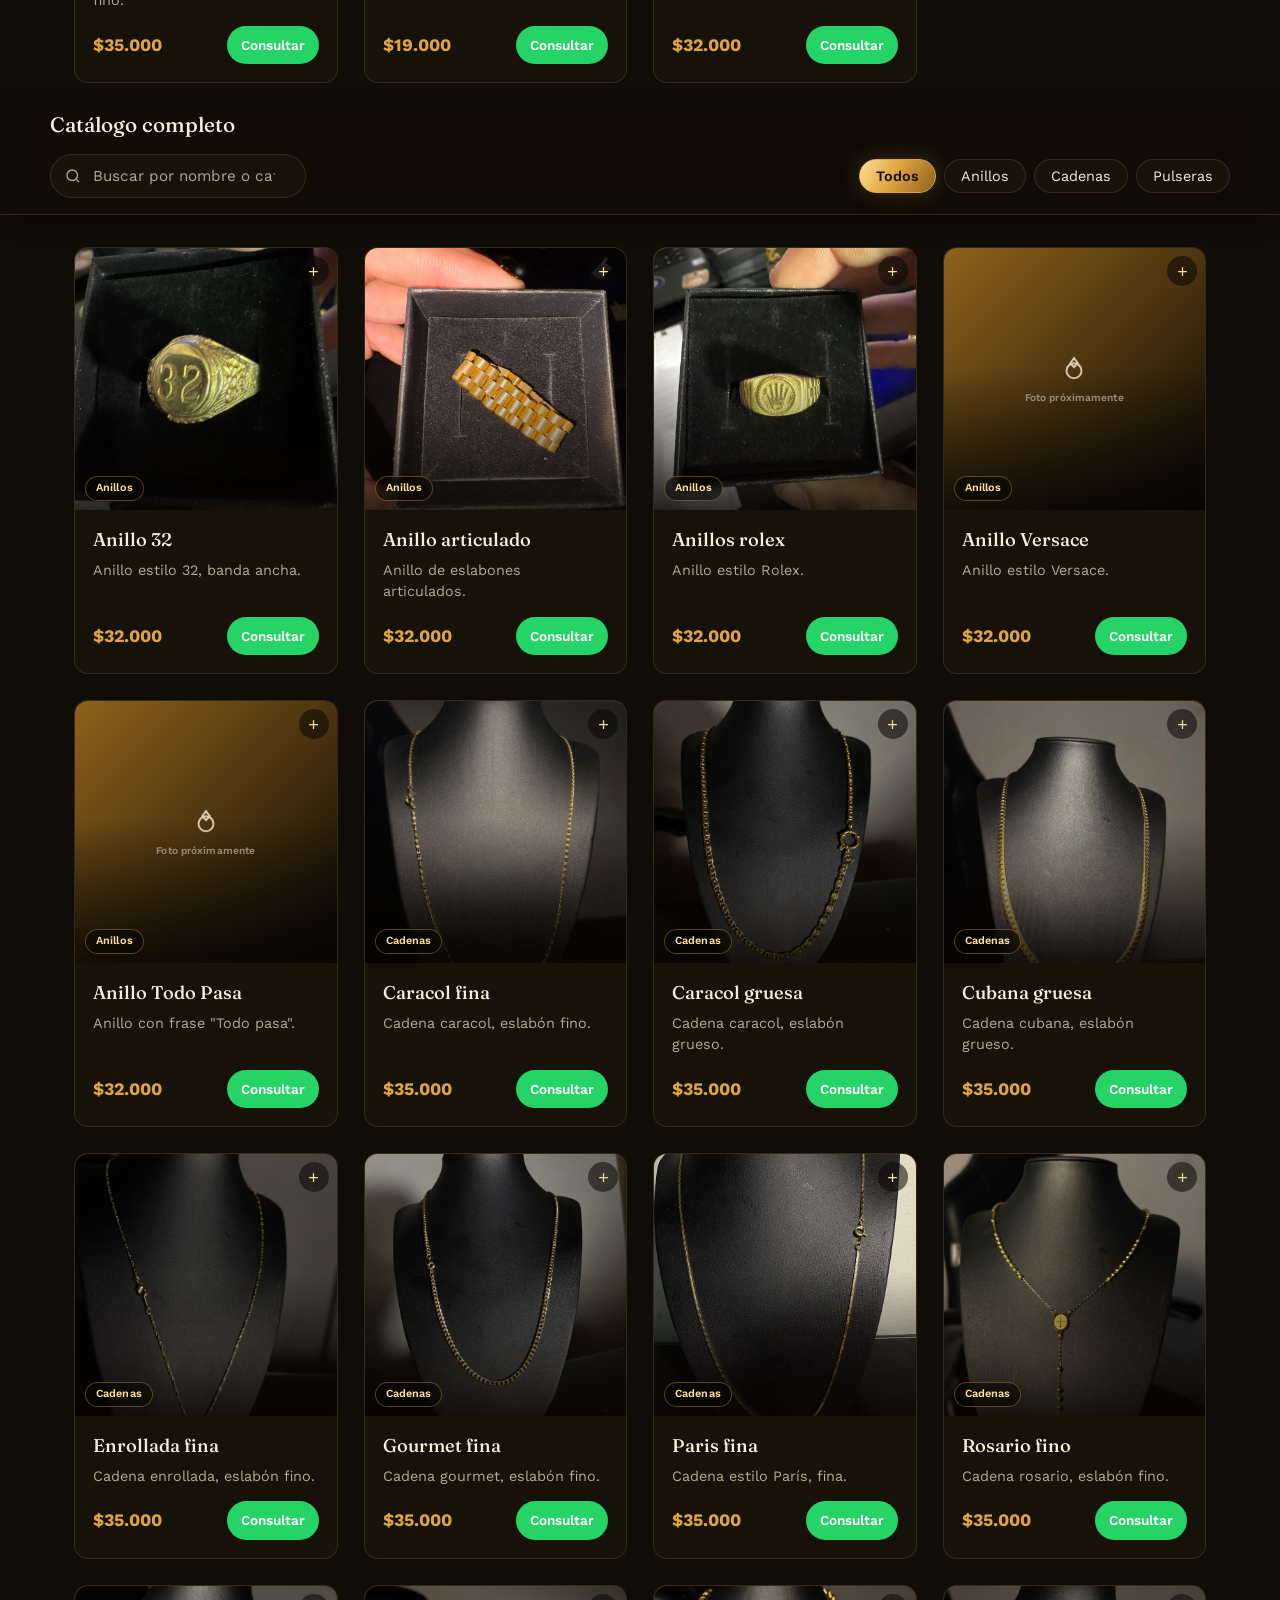
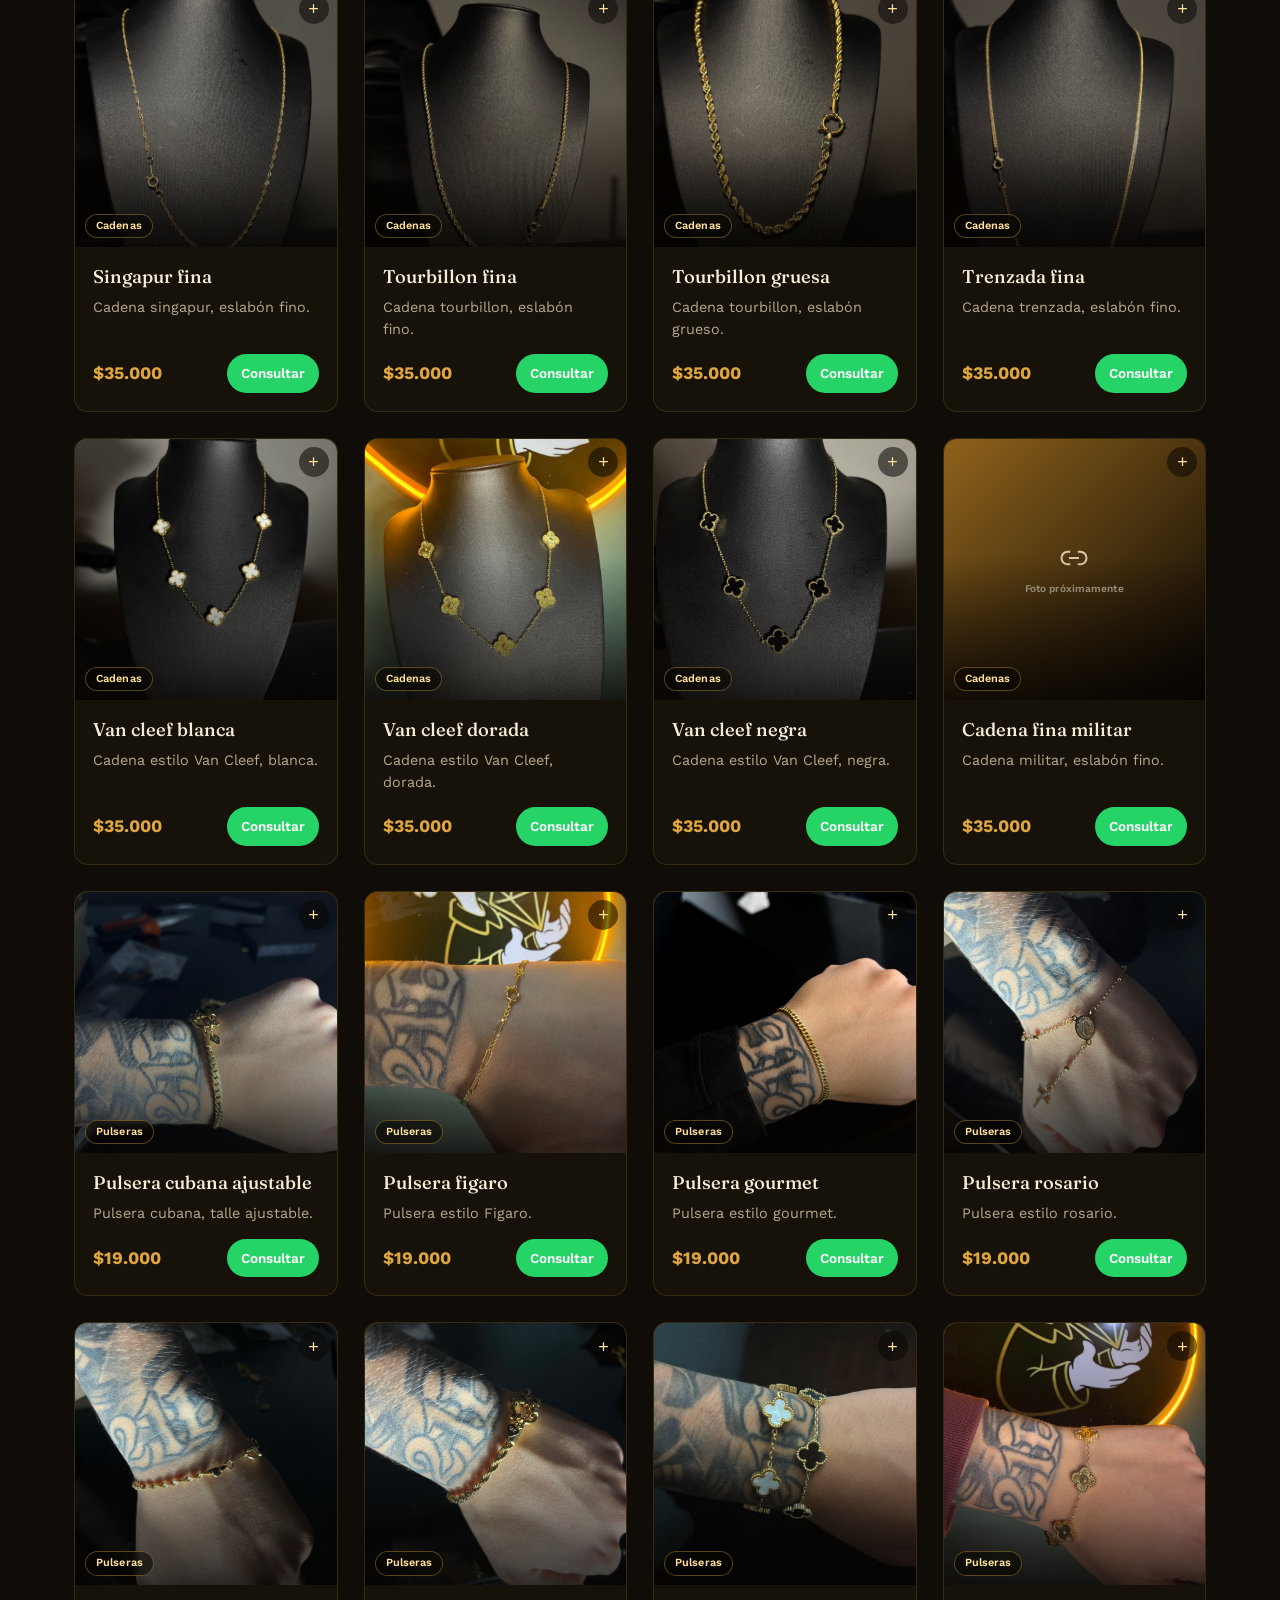
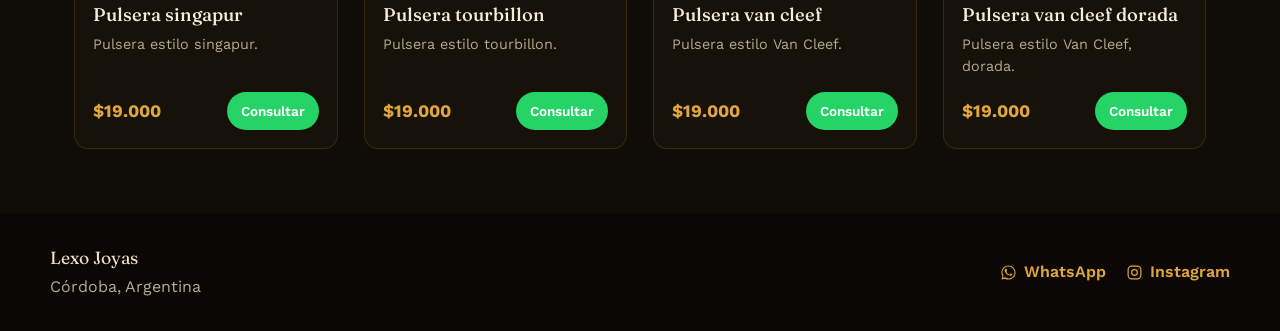
==== commit 2a22070f: "Add files via upload" ====
--- a/index.html
+++ b/index.html
@@ -107,8 +107,21 @@
         <p class="footer-location">Córdoba, Argentina</p>
       </div>
       <div class="footer-links">
-        <a class="footer-whatsapp" href="https://wa.me/5493516847182" target="_blank" rel="noopener">WhatsApp</a>
-        <a class="footer-instagram" href="https://www.instagram.com/lexo.joyas/" target="_blank" rel="noopener">Instagram</a>
+        <a class="footer-whatsapp" href="https://wa.me/5493516847182" target="_blank" rel="noopener">
+          <svg viewBox="0 0 24 24" fill="currentColor" aria-hidden="true">
+            <path d="M17.5 14.4c-.3-.1-1.7-.9-2-1-.3-.1-.5-.1-.7.1-.2.3-.7 1-.9 1.2-.2.2-.3.2-.6.1-.3-.1-1.3-.5-2.5-1.5-.9-.8-1.5-1.8-1.7-2.1-.2-.3 0-.5.1-.6.1-.1.3-.3.4-.5.1-.1.2-.3.3-.4.1-.2 0-.4 0-.5C10 9 9.5 7.7 9.3 7.2c-.2-.5-.4-.4-.6-.4h-.5c-.2 0-.5.1-.7.3-.2.3-.9.9-.9 2.1s.9 2.5 1.1 2.7c.1.2 1.8 2.8 4.4 3.9.6.3 1.1.4 1.5.6.6.2 1.2.2 1.6.1.5-.1 1.7-.7 1.9-1.4.2-.7.2-1.2.2-1.4 0-.2-.2-.3-.5-.4z"/>
+            <path d="M12 2C6.5 2 2 6.5 2 12c0 1.9.5 3.7 1.5 5.3L2 22l4.9-1.3C8.4 21.5 10.2 22 12 22c5.5 0 10-4.5 10-10S17.5 2 12 2zm0 18c-1.6 0-3.2-.4-4.5-1.2l-.3-.2-3 .8.8-2.9-.2-.3C4 15 3.5 13.5 3.5 12c0-4.7 3.8-8.5 8.5-8.5s8.5 3.8 8.5 8.5-3.8 8.5-8.5 8.5z"/>
+          </svg>
+          WhatsApp
+        </a>
+        <a class="footer-instagram" href="https://www.instagram.com/lexo.joyas/" target="_blank" rel="noopener">
+          <svg viewBox="0 0 24 24" fill="none" stroke="currentColor" stroke-width="1.7" aria-hidden="true">
+            <rect x="3" y="3" width="18" height="18" rx="5" />
+            <circle cx="12" cy="12" r="4" />
+            <circle cx="17.3" cy="6.7" r="0.6" fill="currentColor" stroke="none" />
+          </svg>
+          Instagram
+        </a>
       </div>
     </div>
   </footer>
--- a/css/style.css
+++ b/css/style.css
@@ -150,6 +150,10 @@
   padding: 0 4px;
 }
 
+.cart-count[hidden] {
+  display: none;
+}
+
 @media (min-width: 640px) {
   .brand-tagline {
     display: block;
@@ -281,7 +285,7 @@
 }
 
 .btn-hero-primary {
-  background: var(--color-amber);
+  background: var(--gold-gradient);
   color: #1a1207;
 }
 
@@ -293,6 +297,10 @@
 .btn-hero:hover {
   transform: translateY(-2px);
   box-shadow: var(--shadow-glow);
+}
+
+.btn-hero-primary:hover {
+  filter: brightness(1.08);
 }
 
 /* Combos */
@@ -328,16 +336,27 @@
 }
 
 .combo-card {
+  position: relative;
   background: var(--color-card);
   border: 1px solid var(--color-card-border);
-  border-top: 2px solid var(--color-amber);
   border-radius: var(--radius-card);
-  padding: 26px;
+  padding: 28px 26px 26px;
   display: flex;
   flex-direction: column;
   gap: 16px;
   box-shadow: var(--shadow-card);
   transition: border-color 0.15s ease, transform 0.15s ease;
+  overflow: hidden;
+}
+
+.combo-card::before {
+  content: "";
+  position: absolute;
+  top: 0;
+  left: 0;
+  right: 0;
+  height: 3px;
+  background: var(--gold-gradient);
 }
 
 .combo-card:hover {
@@ -407,6 +426,7 @@
   -webkit-backdrop-filter: blur(10px);
   border-bottom: 1px solid var(--color-card-border);
   padding: 18px 24px 16px;
+  box-shadow: 0 16px 30px -22px rgba(0, 0, 0, 0.9);
 }
 
 .controls-inner {
@@ -482,7 +502,7 @@
 }
 
 .pill[aria-pressed="true"] {
-  background: var(--color-amber);
+  background: var(--gold-gradient);
   border-color: var(--color-amber);
   color: #1a1207;
   font-weight: 600;
@@ -539,6 +559,7 @@
 
 .card-image {
   position: relative;
+  overflow: hidden;
   aspect-ratio: 1 / 1;
   background: linear-gradient(135deg, var(--color-amber-deep), var(--color-bg-header));
 }
@@ -549,20 +570,37 @@
   width: 100%;
   height: 100%;
   object-fit: cover;
+  transition: transform 0.4s ease;
+}
+
+.card:hover .card-image img {
+  transform: scale(1.06);
 }
 
 .card-image-fallback {
   position: absolute;
   inset: 0;
   display: flex;
+  flex-direction: column;
   align-items: center;
   justify-content: center;
+  gap: 8px;
   color: var(--color-cream-on-dark);
 }
 
 .card-image-fallback svg {
-  width: 32px;
-  height: 32px;
+  width: 30px;
+  height: 30px;
+  opacity: 0.85;
+}
+
+.fallback-label {
+  font-size: 0.64rem;
+  font-weight: 600;
+  letter-spacing: 0.01em;
+  color: var(--color-ink-soft);
+  text-align: center;
+  padding: 0 12px;
 }
 
 /* Degradé al pie de la imagen para que la etiqueta se lea bien sobre cualquier foto */
@@ -580,9 +618,16 @@
   position: absolute;
   left: 10px;
   bottom: 9px;
-  color: var(--color-cream-on-dark);
-  font-size: 0.72rem;
+  padding: 3px 10px;
+  border-radius: var(--radius-pill);
+  background: rgba(8, 6, 3, 0.55);
+  border: 1px solid rgba(231, 184, 70, 0.35);
+  backdrop-filter: blur(3px);
+  -webkit-backdrop-filter: blur(3px);
+  color: var(--color-gold-bright);
+  font-size: 0.68rem;
   font-weight: 600;
+  letter-spacing: 0.01em;
 }
 
 .btn-quickadd {
@@ -739,16 +784,24 @@
 
 .footer-links {
   display: flex;
-  gap: 16px;
+  gap: 20px;
   align-self: center;
 }
 
 .footer-links a {
+  display: inline-flex;
+  align-items: center;
+  gap: 7px;
   text-decoration: none;
   color: var(--color-amber);
   font-weight: 600;
-  border-bottom: 1px solid rgba(231, 184, 70, 0.4);
-  padding-bottom: 2px;
+  transition: color 0.15s ease;
+}
+
+.footer-links svg {
+  width: 17px;
+  height: 17px;
+  flex-shrink: 0;
 }
 
 .footer-links a:hover {
@@ -774,7 +827,8 @@
     scroll-behavior: auto;
   }
   .pill,
-  .card {
+  .card,
+  .card-image img {
     transition: none;
   }
 }
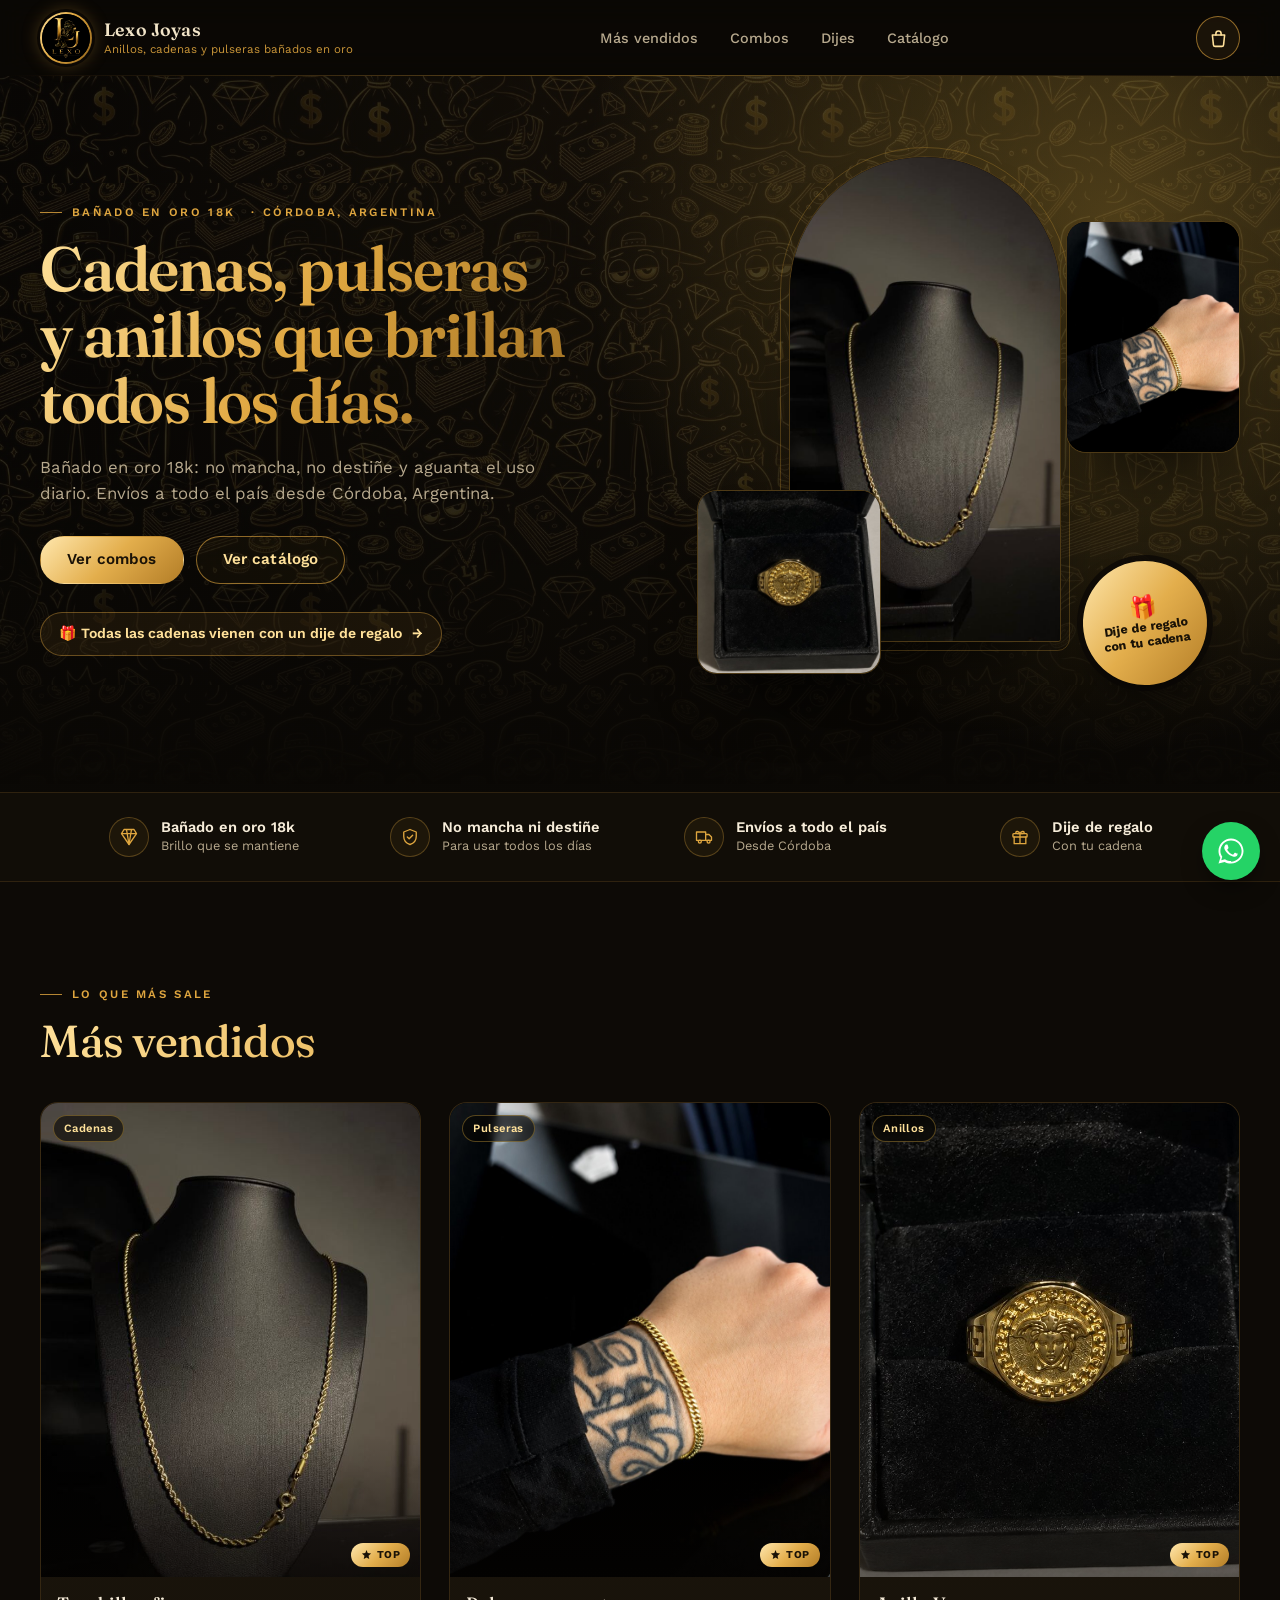
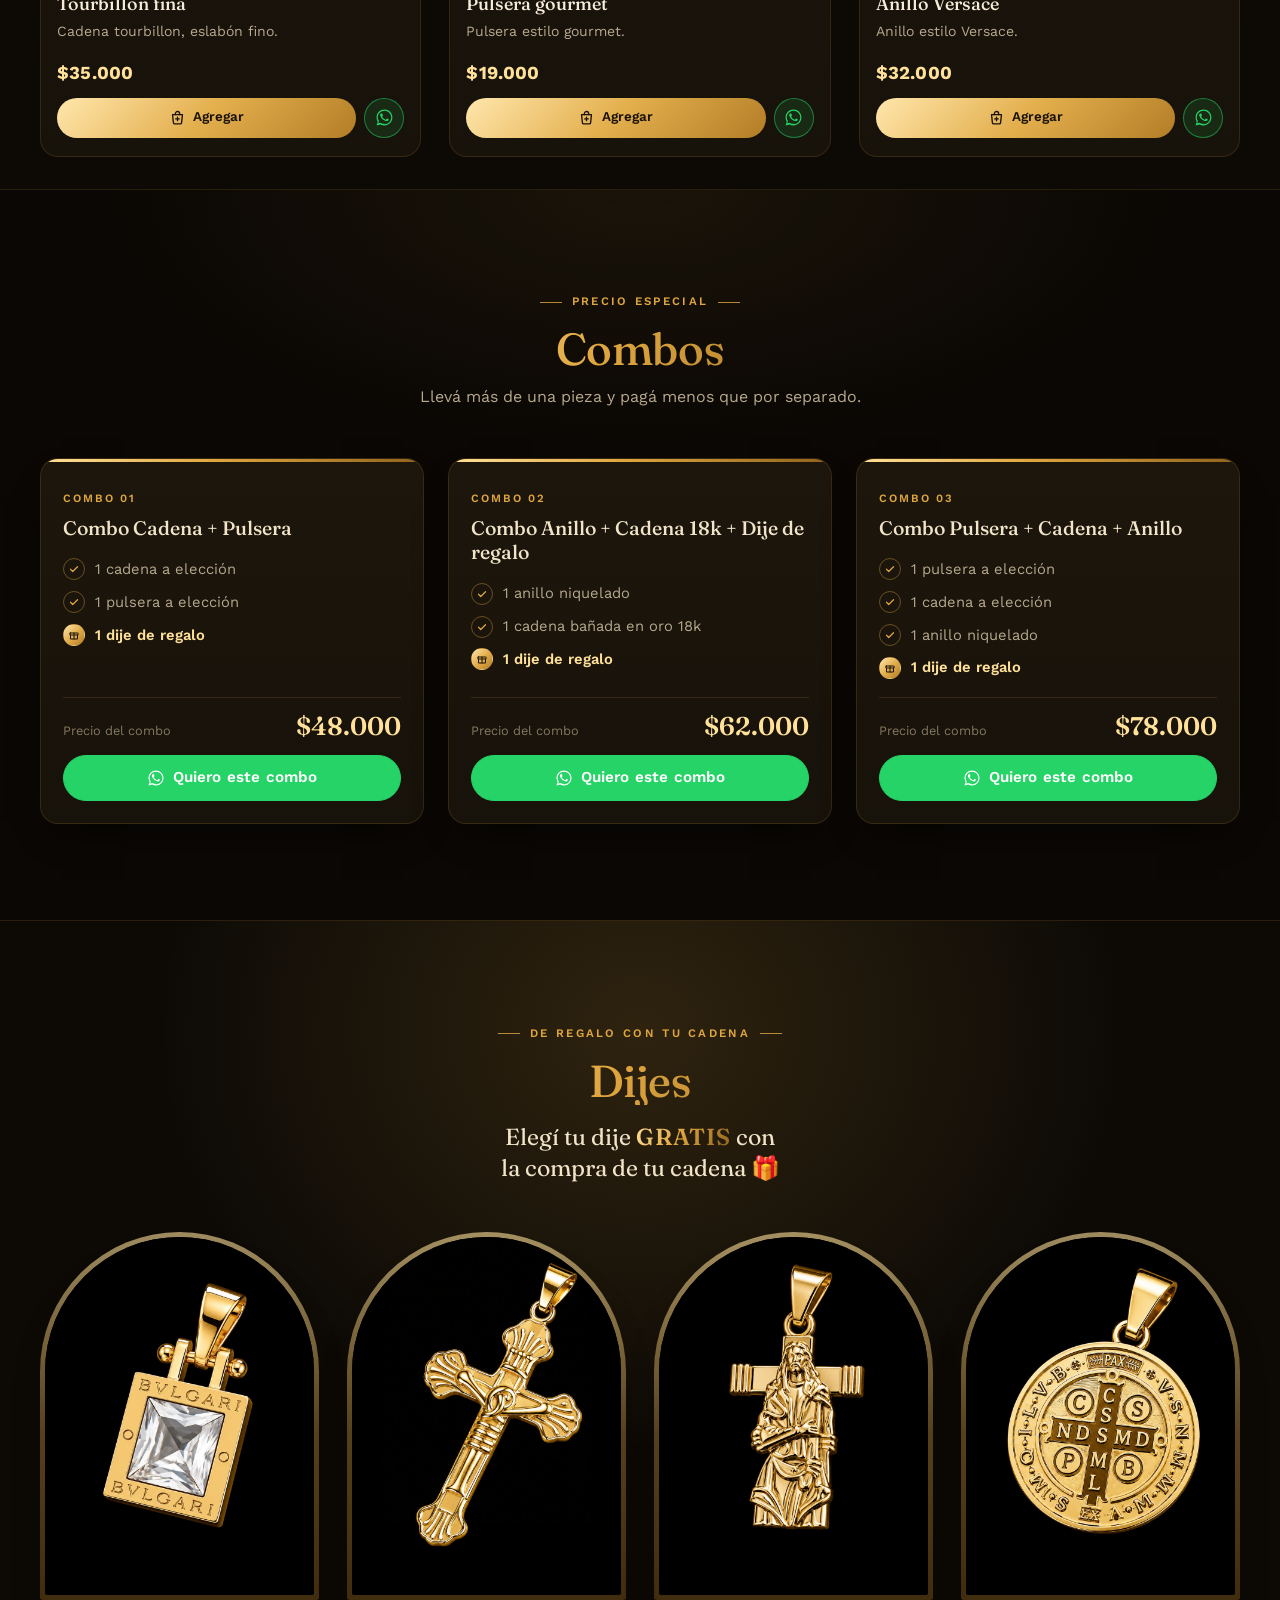
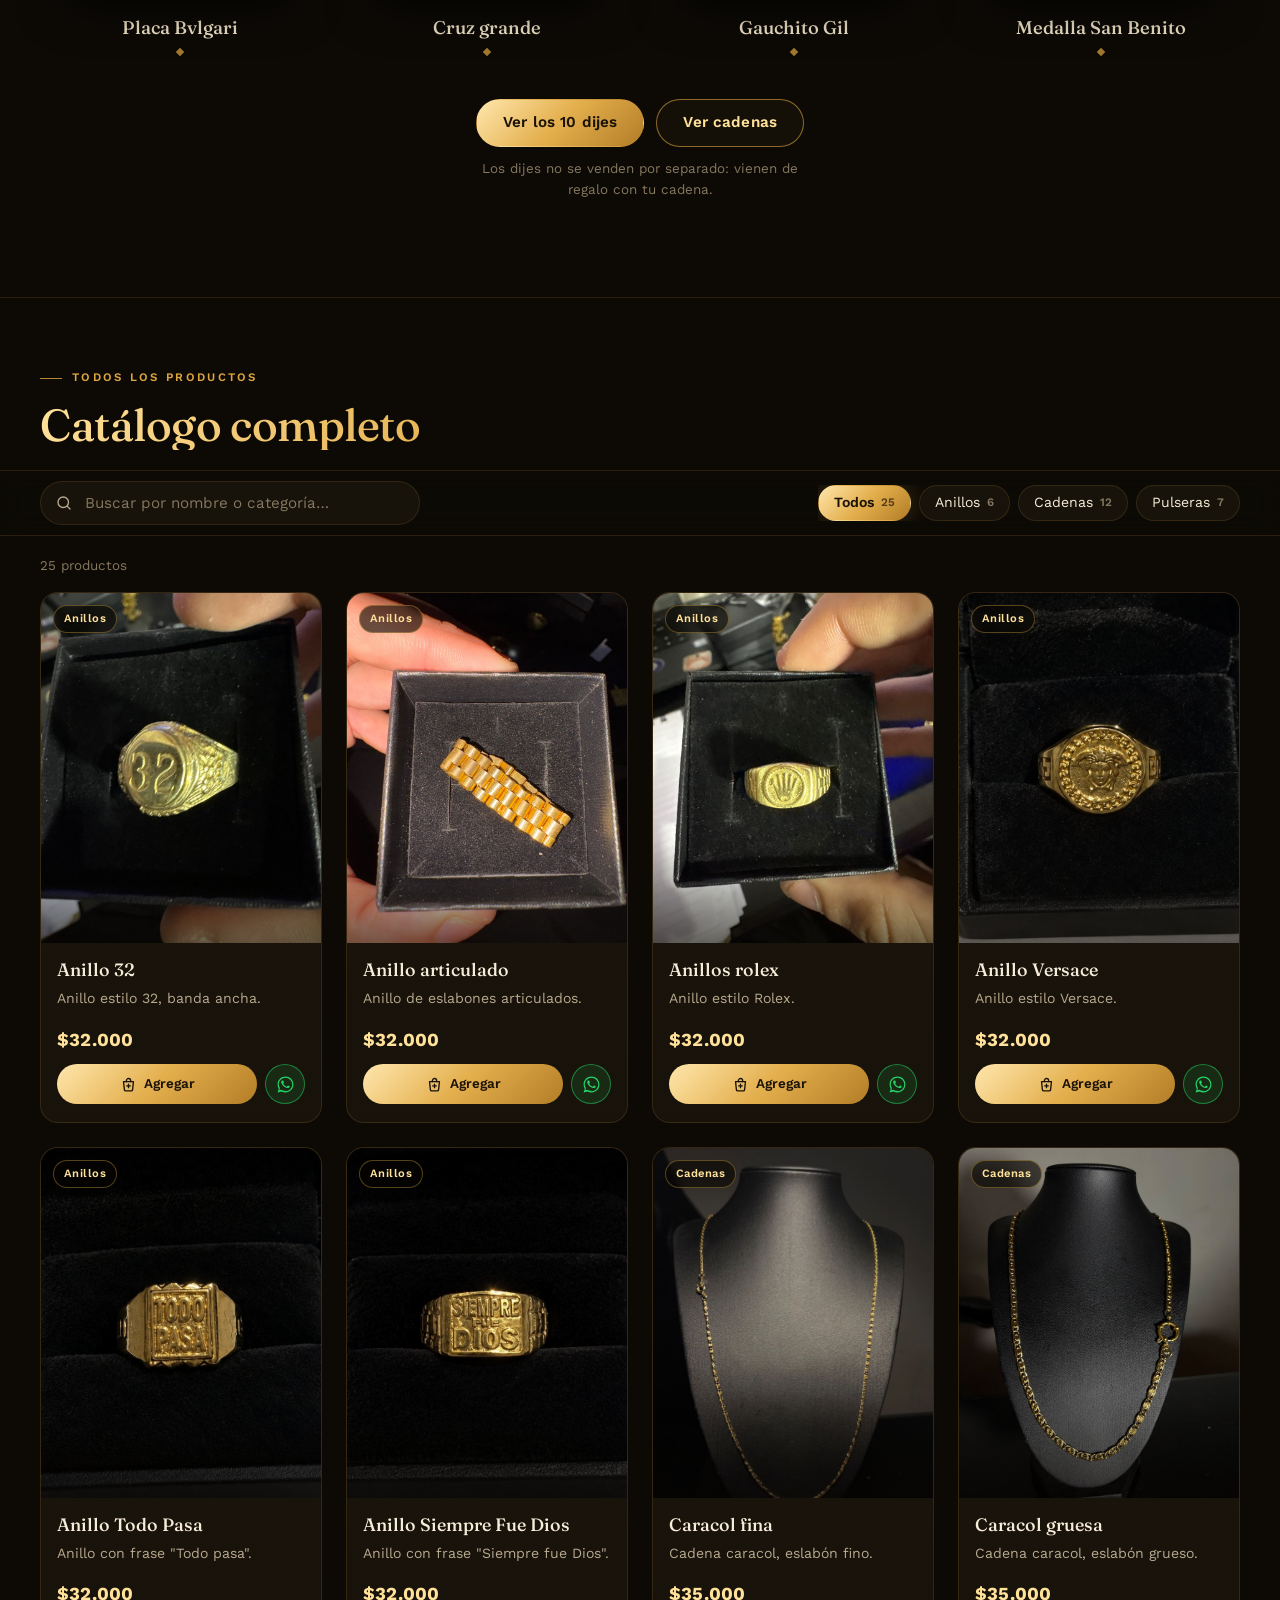
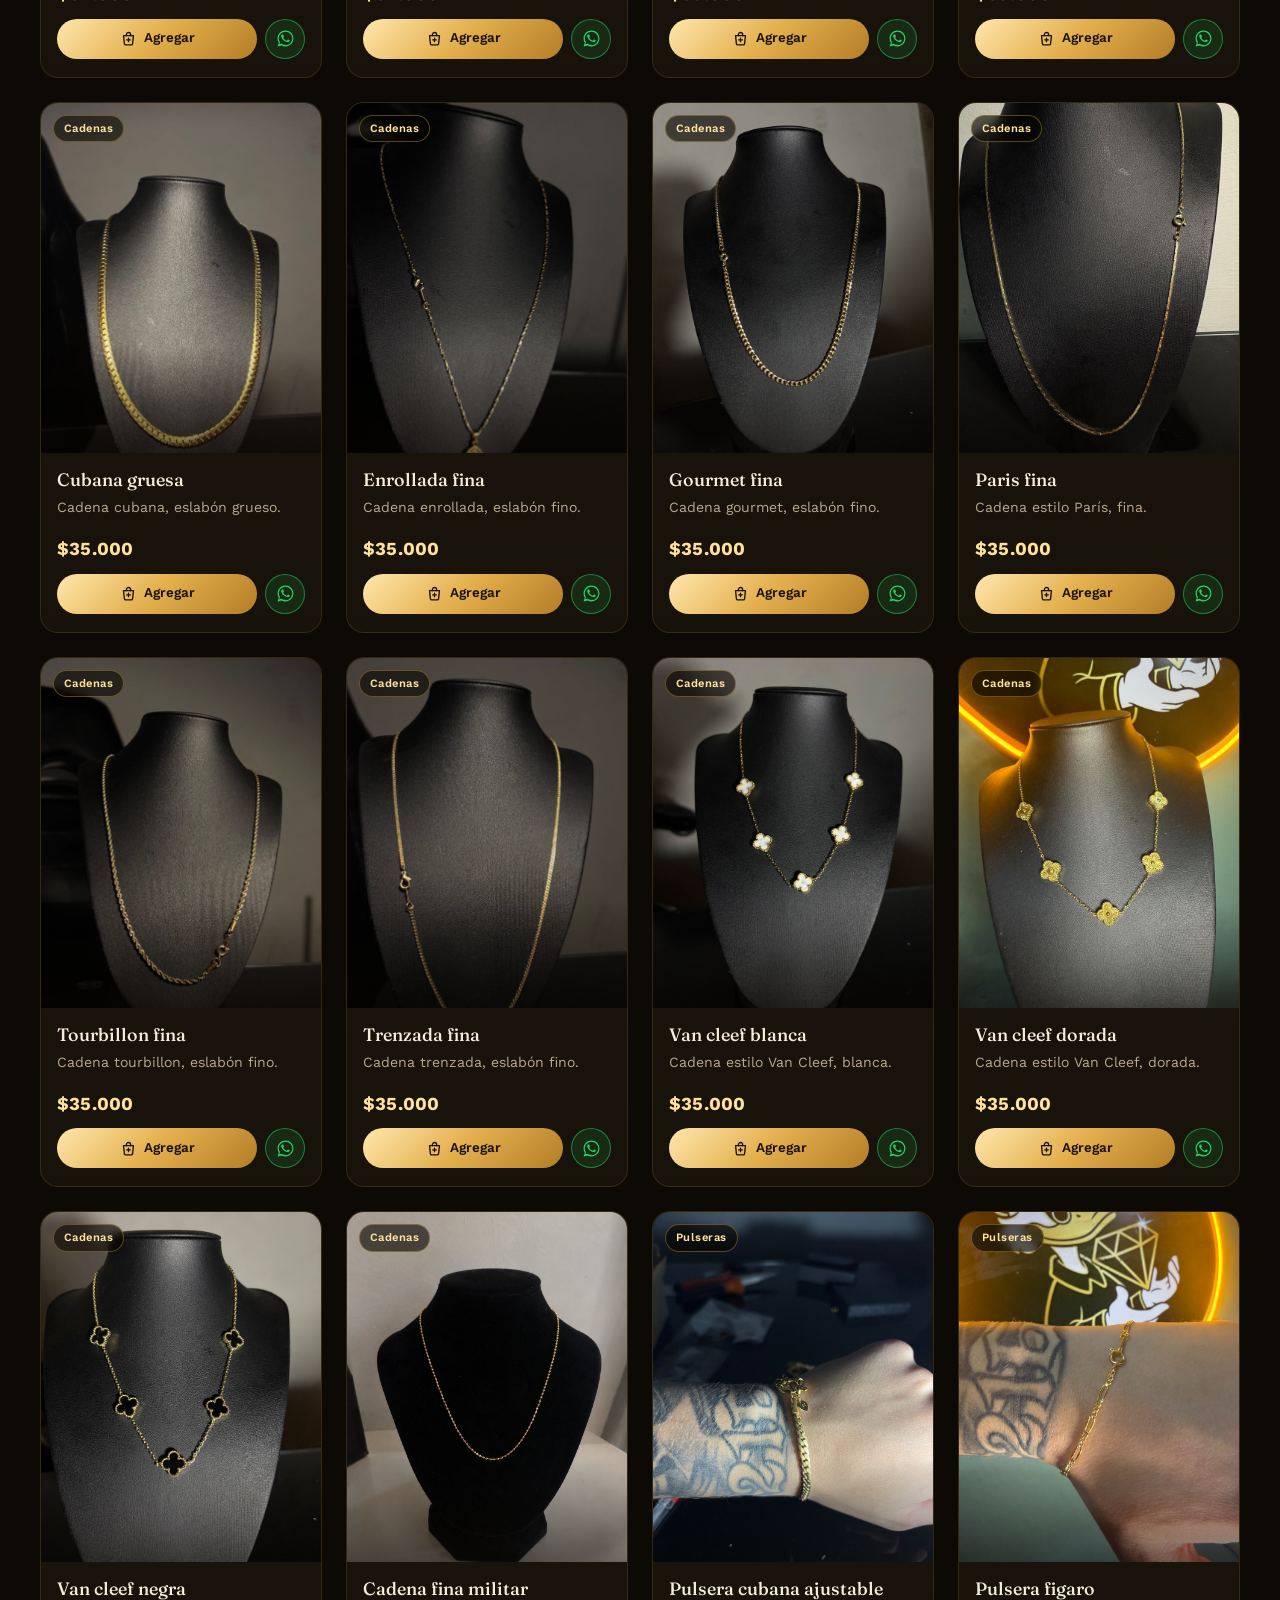
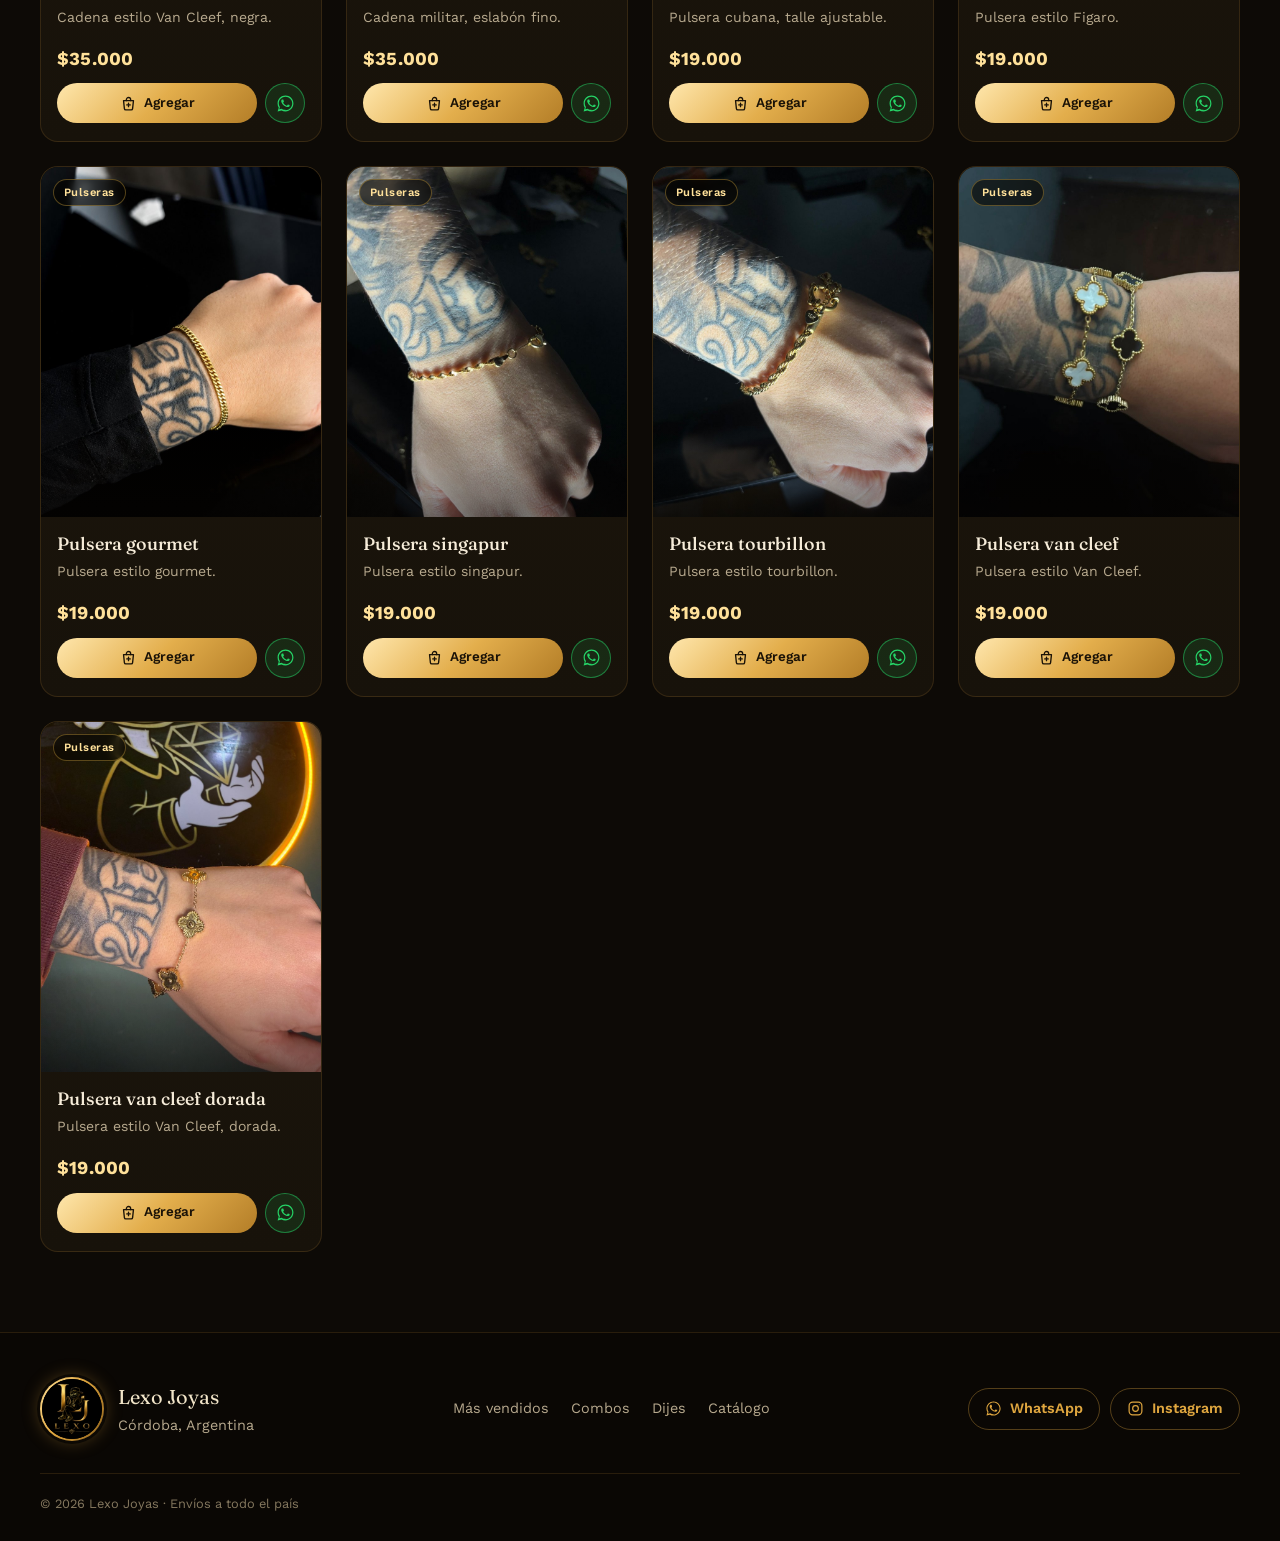
==== commit ff671477: "Add files via upload" ====
--- a/index.html
+++ b/index.html
@@ -4,108 +4,203 @@
   <meta charset="UTF-8" />
   <meta name="viewport" content="width=device-width, initial-scale=1.0" />
   <title>Lexo Joyas — Catálogo</title>
-  <meta name="description" content="Anillos, cadenas y pulseras bañados en oro." />
-  <link rel="icon" href="data:image/svg+xml,%3Csvg xmlns='http://www.w3.org/2000/svg' viewBox='0 0 100 100'%3E%3Ctext y='.9em' font-size='90'%3E%F0%9F%92%8E%3C/text%3E%3C/svg%3E" />
+  <meta name="description" content="Anillos, cadenas y pulseras bañados en oro 18k. Envíos a todo el país desde Córdoba, Argentina." />
+  <meta name="theme-color" content="#0a0704" />
+  <link rel="icon" type="image/png" href="images/logo-icon-180.png" />
+  <link rel="apple-touch-icon" href="images/logo-icon-180.png" />
   <link rel="preconnect" href="https://fonts.googleapis.com" />
   <link rel="preconnect" href="https://fonts.gstatic.com" crossorigin />
   <link
-    href="https://fonts.googleapis.com/css2?family=Fraunces:opsz,wght@9..144,400;9..144,500;9..144,600&family=Work+Sans:wght@400;500;600&display=swap"
+    href="https://fonts.googleapis.com/css2?family=Fraunces:opsz,wght@9..144,400;9..144,500;9..144,600&family=Work+Sans:wght@400;500;600;700&display=swap"
     rel="stylesheet"
   />
   <link rel="stylesheet" href="css/style.css" />
+  <script>document.documentElement.classList.add("js");</script>
 </head>
-<body>
-  <header class="site-header">
+<body data-page="inicio">
+  <a class="skip-link" href="#catalogo">Saltar al catálogo</a>
+
+  <!-- ===================== ENCABEZADO ===================== -->
+  <header class="site-header" id="site-header">
     <div class="header-inner">
-      <a class="brand" href="#top">
-        <img class="brand-logo" src="images/logo.png" alt="Lexo Joyas" />
+      <a class="brand" href="#top" aria-label="Lexo Joyas, volver al inicio">
+        <span class="brand-avatar">
+          <img class="brand-logo" src="images/logo-circle.png" alt="" width="52" height="52" />
+        </span>
+        <span class="brand-text">
+          <span class="brand-name">Lexo Joyas</span>
+          <span class="brand-tagline">Anillos, cadenas y pulseras bañados en oro</span>
+        </span>
       </a>
-      <div class="header-right">
-        <p class="brand-tagline">Anillos, cadenas y pulseras bañados en oro</p>
-        <button type="button" class="cart-button" id="cart-button" aria-label="Ver carrito">
-          <svg viewBox="0 0 24 24" fill="none" stroke="currentColor" stroke-width="1.8" aria-hidden="true">
-            <circle cx="9" cy="20" r="1.4" />
-            <circle cx="18" cy="20" r="1.4" />
-            <path d="M2.5 3h2l2.2 11.4a2 2 0 0 0 2 1.6h8.3a2 2 0 0 0 2-1.6L21 7H6" />
-          </svg>
-          <span class="cart-count" id="cart-count" hidden>0</span>
-        </button>
-      </div>
+
+      <nav class="main-nav" aria-label="Secciones de la tienda">
+        <a href="#destacados">Más vendidos</a>
+        <a href="#combos">Combos</a>
+        <a href="dijes.html">Dijes</a>
+        <a href="#catalogo">Catálogo</a>
+      </nav>
+
+      <button type="button" class="cart-button" id="cart-button" aria-label="Ver carrito" aria-controls="cart-drawer" aria-expanded="false">
+        <svg viewBox="0 0 24 24" fill="none" stroke="currentColor" stroke-width="1.8" stroke-linecap="round" stroke-linejoin="round" aria-hidden="true">
+          <path d="M5 8h14l-1.2 11.2a2 2 0 0 1-2 1.8H8.2a2 2 0 0 1-2-1.8L5 8Z" />
+          <path d="M9 8V6.5a3 3 0 0 1 6 0V8" />
+        </svg>
+        <span class="cart-count" id="cart-count" hidden>0</span>
+      </button>
     </div>
   </header>
 
-  <section class="hero" id="top">
-    <div class="hero-money-bg" aria-hidden="true"></div>
-    <div class="hero-glow" aria-hidden="true"></div>
-    <div class="hero-inner">
-      <h1>Cadenas, pulseras y anillos que brillan todos los días.</h1>
-      <p class="hero-copy">
-        Bañado en oro 18k: no mancha, no destiñe y aguanta el uso diario.
-        Envíos a todo el país desde Córdoba, Argentina.
-      </p>
-      <div class="hero-actions">
-        <a class="btn-hero btn-hero-primary" href="#combos">Ver combos</a>
-        <a class="btn-hero btn-hero-secondary" href="#catalogo">Ver catálogo</a>
-      </div>
-      <p class="hero-promo" id="hero-promo"></p>
-    </div>
-    <div class="hero-divider" aria-hidden="true">
-      <span></span>
-      <svg viewBox="0 0 24 24" fill="currentColor"><path d="M12 2l4 6h6l-10 14L2 8h6l4-6z" /></svg>
-      <span></span>
-    </div>
-  </section>
-
-  <section class="combos-section" id="combos">
-    <div class="combos-inner">
-      <h2 class="combos-title gold-heading">Combos con precio especial</h2>
-      <p class="combos-subtitle">Llevá más de una pieza y pagá menos que por separado.</p>
-      <div class="combos-grid" id="combos-grid"></div>
-    </div>
-  </section>
-
-
-  <section class="featured-section" id="destacados">
-    <div class="featured-inner">
-      <h2 class="featured-title gold-heading">
-        <svg viewBox="0 0 24 24" fill="currentColor" aria-hidden="true"><path d="M12 2l2.6 6.9L22 10l-5.5 4.8L18 22l-6-3.6L6 22l1.5-7.2L2 10l7.4-1.1L12 2z" /></svg>
-        Más vendidos
-      </h2>
-      <div class="catalog-grid featured-grid" id="featured-grid"></div>
-    </div>
-  </section>
-
-  <section class="catalog-controls" id="catalogo" aria-label="Buscar y filtrar productos">
-    <div class="controls-inner">
-      <h2 class="catalog-heading">Catálogo completo</h2>
-      <div class="controls-row">
-        <div class="search-field">
-          <svg viewBox="0 0 24 24" fill="none" stroke="currentColor" stroke-width="1.8" aria-hidden="true">
-            <circle cx="11" cy="11" r="7" />
-            <path d="m20 20-3.5-3.5" />
-          </svg>
-          <input type="search" id="search-input" placeholder="Buscar por nombre o categoría…" aria-label="Buscar productos" />
-        </div>
-        <div class="category-pills" id="category-pills" role="group" aria-label="Filtrar por categoría"></div>
-      </div>
-    </div>
-  </section>
-
-  <main>
-    <section aria-live="polite">
-      <div class="catalog-grid" id="catalog-grid"></div>
-      <p class="empty-state" id="empty-state" hidden>
-        No encontramos productos que coincidan con esa búsqueda. Probá con otra palabra o mirá todas las categorías.
-      </p>
+  <main id="main">
+    <!-- ===================== HERO ===================== -->
+    <section class="hero" id="top">
+      <div class="hero-money-bg" aria-hidden="true"></div>
+      <div class="hero-glow" aria-hidden="true"></div>
+      <div class="hero-inner">
+        <div class="hero-content">
+          <p class="eyebrow">Bañado en oro 18k<span class="eyebrow-extra">&nbsp;· Córdoba, Argentina</span></p>
+          <h1>Cadenas, pulseras y anillos que brillan todos los días.</h1>
+          <p class="hero-copy">
+            Bañado en oro 18k: no mancha, no destiñe y aguanta el uso diario.
+            Envíos a todo el país desde Córdoba, Argentina.
+          </p>
+          <div class="hero-actions">
+            <a class="btn btn-gold" href="#combos">Ver combos</a>
+            <a class="btn btn-outline" href="#catalogo">Ver catálogo</a>
+          </div>
+          <a class="hero-promo" id="hero-promo" href="dijes.html"></a>
+        </div>
+        <div class="hero-visual" id="hero-visual" aria-hidden="true"></div>
+      </div>
+    </section>
+
+    <!-- ===================== BENEFICIOS ===================== -->
+    <section class="perks" aria-label="Beneficios">
+      <ul class="perks-list">
+        <li class="perk">
+          <span class="perk-icon">
+            <svg viewBox="0 0 24 24" fill="none" stroke="currentColor" stroke-width="1.6" stroke-linejoin="round" aria-hidden="true"><path d="M6 3h12l3 5-9 13L3 8l3-5Z" /><path d="M3 8h18M9 3l3 18 3-18" /></svg>
+          </span>
+          <span><strong>Bañado en oro 18k</strong><small>Brillo que se mantiene</small></span>
+        </li>
+        <li class="perk">
+          <span class="perk-icon">
+            <svg viewBox="0 0 24 24" fill="none" stroke="currentColor" stroke-width="1.6" stroke-linecap="round" stroke-linejoin="round" aria-hidden="true"><path d="M12 3 4.5 6v5.5c0 4.5 3.2 8.2 7.5 9.5 4.3-1.3 7.5-5 7.5-9.5V6L12 3Z" /><path d="m8.8 12 2.2 2.2 4.2-4.4" /></svg>
+          </span>
+          <span><strong>No mancha ni destiñe</strong><small>Para usar todos los días</small></span>
+        </li>
+        <li class="perk">
+          <span class="perk-icon">
+            <svg viewBox="0 0 24 24" fill="none" stroke="currentColor" stroke-width="1.6" stroke-linecap="round" stroke-linejoin="round" aria-hidden="true"><path d="M3 6h11v10H3zM14 9h4l3 3v4h-7" /><circle cx="7" cy="17.5" r="1.8" /><circle cx="17.5" cy="17.5" r="1.8" /></svg>
+          </span>
+          <span><strong>Envíos a todo el país</strong><small>Desde Córdoba</small></span>
+        </li>
+        <li class="perk">
+          <span class="perk-icon">
+            <svg viewBox="0 0 24 24" fill="none" stroke="currentColor" stroke-width="1.6" stroke-linecap="round" stroke-linejoin="round" aria-hidden="true"><rect x="3.5" y="8" width="17" height="4" rx="1" /><path d="M5 12v8h14v-8M12 8v12M12 8c-1.5-3-5-3.5-5-1.2C7 8 9.5 8 12 8Zm0 0c1.5-3 5-3.5 5-1.2C17 8 14.5 8 12 8Z" /></svg>
+          </span>
+          <span><strong>Dije de regalo</strong><small>Con tu cadena</small></span>
+        </li>
+      </ul>
+    </section>
+
+    <!-- ===================== MÁS VENDIDOS ===================== -->
+    <section class="section featured-section" id="destacados">
+      <div class="section-inner">
+        <div class="section-head reveal">
+          <p class="eyebrow">Lo que más sale</p>
+          <h2 class="section-title gold-heading">Más vendidos</h2>
+        </div>
+        <div class="featured-grid" id="featured-grid"></div>
+      </div>
+    </section>
+
+    <!-- ===================== COMBOS ===================== -->
+    <section class="section combos-section" id="combos">
+      <div class="section-inner">
+        <div class="section-head is-center reveal">
+          <p class="eyebrow">Precio especial</p>
+          <h2 class="section-title gold-heading">Combos</h2>
+          <p class="section-sub">Llevá más de una pieza y pagá menos que por separado.</p>
+        </div>
+        <div class="combos-grid" id="combos-grid"></div>
+      </div>
+    </section>
+
+    <!-- ===================== DIJES (vidriera) ===================== -->
+    <section class="section dijes-section" id="dijes" aria-labelledby="dijes-title">
+      <div class="dijes-spotlight" aria-hidden="true"></div>
+      <div class="section-inner">
+        <div class="section-head is-center reveal">
+          <p class="eyebrow">De regalo con tu cadena</p>
+          <h2 class="section-title gold-heading" id="dijes-title">Dijes</h2>
+          <p class="dijes-headline" id="dijes-headline">Elegí tu dije GRATIS con la compra de tu cadena 🎁</p>
+        </div>
+        <div class="dijes-grid" id="dijes-grid"></div>
+        <div class="dijes-cta reveal">
+          <div class="dijes-actions">
+            <a class="btn btn-gold" href="dijes.html" id="dijes-ver-todos">Ver todos los dijes</a>
+            <button type="button" class="btn btn-outline" id="dijes-ver-cadenas">Ver cadenas</button>
+          </div>
+          <p class="dijes-note">Los dijes no se venden por separado: vienen de regalo con tu cadena.</p>
+        </div>
+      </div>
+    </section>
+
+    <!-- ===================== CATÁLOGO ===================== -->
+    <section class="catalog-section" id="catalogo" aria-labelledby="catalog-title">
+      <div class="section-inner catalog-head">
+        <div class="section-head reveal">
+          <p class="eyebrow">Todos los productos</p>
+          <h2 class="section-title gold-heading" id="catalog-title">Catálogo completo</h2>
+        </div>
+      </div>
+
+      <div class="catalog-controls" aria-label="Buscar y filtrar productos">
+        <div class="controls-inner">
+          <div class="search-field">
+            <svg viewBox="0 0 24 24" fill="none" stroke="currentColor" stroke-width="1.8" stroke-linecap="round" aria-hidden="true">
+              <circle cx="11" cy="11" r="7" />
+              <path d="m20 20-3.5-3.5" />
+            </svg>
+            <input type="search" id="search-input" placeholder="Buscar por nombre o categoría…" aria-label="Buscar productos" autocomplete="off" />
+          </div>
+          <div class="category-pills" id="category-pills" role="group" aria-label="Filtrar por categoría"></div>
+        </div>
+      </div>
+
+      <div class="section-inner catalog-body" aria-live="polite">
+        <p class="catalog-count" id="catalog-count"></p>
+        <div class="catalog-grid" id="catalog-grid"></div>
+        <div class="empty-state" id="empty-state" hidden>
+          <svg viewBox="0 0 24 24" fill="none" stroke="currentColor" stroke-width="1.5" stroke-linecap="round" aria-hidden="true"><circle cx="11" cy="11" r="7" /><path d="m20 20-3.5-3.5M8.5 11h5" /></svg>
+          <p class="empty-title">No encontramos productos con esa búsqueda</p>
+          <p>Probá con otra palabra o mirá todas las categorías.</p>
+          <button type="button" class="btn btn-outline btn-sm" id="empty-reset">Ver todo el catálogo</button>
+        </div>
+      </div>
     </section>
   </main>
 
+  <!-- ===================== PIE DE PÁGINA ===================== -->
   <footer class="site-footer">
     <div class="footer-inner">
-      <div>
-        <p class="footer-brand">Lexo Joyas</p>
-        <p class="footer-location">Córdoba, Argentina</p>
-      </div>
+      <div class="footer-brand-block">
+        <span class="brand-avatar brand-avatar-lg">
+          <img src="images/logo-circle.png" alt="" width="64" height="64" loading="lazy" />
+        </span>
+        <div>
+          <p class="footer-brand">Lexo Joyas</p>
+          <p class="footer-location">Córdoba, Argentina</p>
+        </div>
+      </div>
+
+      <nav class="footer-nav" aria-label="Secciones">
+        <a href="#destacados">Más vendidos</a>
+        <a href="#combos">Combos</a>
+        <a href="dijes.html">Dijes</a>
+        <a href="#catalogo">Catálogo</a>
+      </nav>
+
       <div class="footer-links">
         <a class="footer-whatsapp" href="https://wa.me/5493516847182" target="_blank" rel="noopener">
           <svg viewBox="0 0 24 24" fill="currentColor" aria-hidden="true">
@@ -124,34 +219,63 @@
         </a>
       </div>
     </div>
+    <p class="footer-bottom">© <span id="footer-year"></span> Lexo Joyas · Envíos a todo el país</p>
   </footer>
 
+  <!-- ===================== IMAGEN AMPLIADA ===================== -->
   <div class="lightbox-overlay" id="lightbox-overlay" role="dialog" aria-modal="true" aria-label="Imagen ampliada" hidden>
     <button type="button" class="lightbox-close" id="lightbox-close" aria-label="Cerrar imagen">✕</button>
+    <button type="button" class="lightbox-nav lightbox-prev" id="lightbox-prev" aria-label="Foto anterior" hidden>
+      <svg viewBox="0 0 24 24" fill="none" stroke="currentColor" stroke-width="2" stroke-linecap="round" stroke-linejoin="round" aria-hidden="true"><path d="m15 5-7 7 7 7" /></svg>
+    </button>
     <img class="lightbox-image" id="lightbox-image" src="" alt="" />
+    <button type="button" class="lightbox-nav lightbox-next" id="lightbox-next" aria-label="Foto siguiente" hidden>
+      <svg viewBox="0 0 24 24" fill="none" stroke="currentColor" stroke-width="2" stroke-linecap="round" stroke-linejoin="round" aria-hidden="true"><path d="m9 5 7 7-7 7" /></svg>
+    </button>
     <p class="lightbox-caption" id="lightbox-caption"></p>
+    <p class="lightbox-counter" id="lightbox-counter" hidden></p>
   </div>
 
+  <!-- ===================== CARRITO ===================== -->
   <div class="cart-overlay" id="cart-overlay"></div>
-  <aside class="cart-drawer" id="cart-drawer" aria-label="Carrito de compras">
+  <aside class="cart-drawer" id="cart-drawer" aria-label="Carrito de compras" aria-hidden="true">
     <div class="cart-drawer-header">
-      <h2>Tu carrito</h2>
-      <button type="button" class="cart-close" id="cart-close" aria-label="Cerrar carrito">✕</button>
-    </div>
-    <div class="cart-items" id="cart-items"></div>
-    <p class="cart-empty" id="cart-empty">Todavía no agregaste productos.</p>
-    <div class="cart-footer">
+      <h2>Tu carrito <span class="cart-heading-count" id="cart-heading-count"></span></h2>
+      <button type="button" class="cart-close" id="cart-close" aria-label="Cerrar carrito">
+        <svg viewBox="0 0 24 24" fill="none" stroke="currentColor" stroke-width="1.8" stroke-linecap="round" aria-hidden="true"><path d="M6 6l12 12M18 6 6 18" /></svg>
+      </button>
+    </div>
+
+    <div class="cart-body">
+      <div class="cart-items" id="cart-items"></div>
+      <div class="cart-empty" id="cart-empty">
+        <span class="cart-empty-icon">
+          <svg viewBox="0 0 24 24" fill="none" stroke="currentColor" stroke-width="1.5" stroke-linecap="round" stroke-linejoin="round" aria-hidden="true"><path d="M5 8h14l-1.2 11.2a2 2 0 0 1-2 1.8H8.2a2 2 0 0 1-2-1.8L5 8Z" /><path d="M9 8V6.5a3 3 0 0 1 6 0V8" /></svg>
+        </span>
+        <p class="cart-empty-title">Todavía no agregaste productos.</p>
+        <p class="cart-empty-copy">Sumá cadenas, pulseras o anillos y finalizá tu pedido por WhatsApp.</p>
+        <a class="btn btn-outline btn-sm" href="#catalogo" id="cart-empty-cta">Ver catálogo</a>
+      </div>
+    </div>
+
+    <div class="cart-footer" id="cart-footer">
+      <p class="cart-gift-note" id="cart-gift-note" hidden></p>
       <div class="cart-total-row">
         <span>Total</span>
         <span id="cart-total">$0</span>
       </div>
       <a class="btn-cart-checkout" id="cart-checkout" href="#" target="_blank" rel="noopener">
+        <svg viewBox="0 0 24 24" fill="currentColor" aria-hidden="true">
+          <path d="M17.5 14.4c-.3-.1-1.7-.9-2-1-.3-.1-.5-.1-.7.1-.2.3-.7 1-.9 1.2-.2.2-.3.2-.6.1-.3-.1-1.3-.5-2.5-1.5-.9-.8-1.5-1.8-1.7-2.1-.2-.3 0-.5.1-.6.1-.1.3-.3.4-.5.1-.1.2-.3.3-.4.1-.2 0-.4 0-.5C10 9 9.5 7.7 9.3 7.2c-.2-.5-.4-.4-.6-.4h-.5c-.2 0-.5.1-.7.3-.2.3-.9.9-.9 2.1s.9 2.5 1.1 2.7c.1.2 1.8 2.8 4.4 3.9.6.3 1.1.4 1.5.6.6.2 1.2.2 1.6.1.5-.1 1.7-.7 1.9-1.4.2-.7.2-1.2.2-1.4 0-.2-.2-.3-.5-.4z"/>
+          <path d="M12 2C6.5 2 2 6.5 2 12c0 1.9.5 3.7 1.5 5.3L2 22l4.9-1.3C8.4 21.5 10.2 22 12 22c5.5 0 10-4.5 10-10S17.5 2 12 2zm0 18c-1.6 0-3.2-.4-4.5-1.2l-.3-.2-3 .8.8-2.9-.2-.3C4 15 3.5 13.5 3.5 12c0-4.7 3.8-8.5 8.5-8.5s8.5 3.8 8.5 8.5-3.8 8.5-8.5 8.5z"/>
+        </svg>
         Finalizar pedido por WhatsApp
       </a>
       <button type="button" class="btn-cart-clear" id="cart-clear">Vaciar carrito</button>
     </div>
   </aside>
 
+  <!-- ===================== WHATSAPP FLOTANTE ===================== -->
   <a class="whatsapp-float" id="whatsapp-float" href="#" target="_blank" rel="noopener" aria-label="Consultar por WhatsApp">
     <svg viewBox="0 0 24 24" fill="currentColor" aria-hidden="true">
       <path d="M17.5 14.4c-.3-.1-1.7-.9-2-1-.3-.1-.5-.1-.7.1-.2.3-.7 1-.9 1.2-.2.2-.3.2-.6.1-.3-.1-1.3-.5-2.5-1.5-.9-.8-1.5-1.8-1.7-2.1-.2-.3 0-.5.1-.6.1-.1.3-.3.4-.5.1-.1.2-.3.3-.4.1-.2 0-.4 0-.5C10 9 9.5 7.7 9.3 7.2c-.2-.5-.4-.4-.6-.4h-.5c-.2 0-.5.1-.7.3-.2.3-.9.9-.9 2.1s.9 2.5 1.1 2.7c.1.2 1.8 2.8 4.4 3.9.6.3 1.1.4 1.5.6.6.2 1.2.2 1.6.1.5-.1 1.7-.7 1.9-1.4.2-.7.2-1.2.2-1.4 0-.2-.2-.3-.5-.4z"/>
--- a/css/style.css
+++ b/css/style.css
@@ -1,24 +1,134 @@
+/* ============================================================
+   LEXO JOYAS — Estilos
+   Los colores y medidas generales están en :root.
+   Cambiando esos valores cambia todo el sitio de forma pareja.
+   ============================================================ */
 :root {
-  --color-bg: #100c07;
+  /* Fondos */
+  --color-bg: #0d0a06;
   --color-bg-header: #0a0704;
+  --color-bg-alt: #110d07;
+  --color-card: #17120a;
+  --color-card-2: #1d160c;
+
+  /* Textos */
   --color-ink: #f6ecd9;
   --color-ink-soft: #b7a98e;
+  --color-ink-mute: #85785f;
+  --color-cream-on-dark: #f1e4c8;
+
+  /* Dorados */
   --color-amber: #dfa63f;
   --color-amber-deep: #8f621b;
   --color-gold-bright: #ffe19a;
+  --gold-gradient: linear-gradient(120deg, var(--color-gold-bright) 0%, var(--color-amber) 45%, var(--color-amber-deep) 100%);
+  --gold-gradient-soft: linear-gradient(135deg, #ffe7ad 0%, #e3ae4c 50%, #b37d27 100%);
+
+  /* Otros */
   --color-green: #25d366;
-  --color-card: #171209;
-  --color-card-border: rgba(223, 166, 63, 0.16);
-  --color-card-border-hover: rgba(223, 166, 63, 0.55);
-  --color-cream-on-dark: #f1e4c8;
+  --color-green-deep: #1faa53;
+  --color-card-border: rgba(223, 166, 63, 0.14);
+  --color-card-border-hover: rgba(223, 166, 63, 0.5);
   --shadow-card: 0 18px 40px -22px rgba(0, 0, 0, 0.85);
-  --shadow-glow: 0 0 22px rgba(223, 166, 63, 0.22);
-  --radius-card: 14px;
+  --shadow-lift: 0 28px 50px -26px rgba(0, 0, 0, 0.95);
+  --shadow-glow: 0 0 24px rgba(223, 166, 63, 0.25);
+
+  --radius-card: 18px;
+  --radius-sm: 12px;
   --radius-pill: 999px;
-  --font-display: "Fraunces", serif;
-  --font-body: "Work Sans", sans-serif;
-  --container: 1180px;
-  --gold-gradient: linear-gradient(120deg, var(--color-gold-bright) 0%, var(--color-amber) 45%, var(--color-amber-deep) 100%);
+  --font-display: "Fraunces", Georgia, serif;
+  --font-body: "Work Sans", system-ui, -apple-system, "Segoe UI", sans-serif;
+  --container: 1200px;
+  --gutter: 16px;
+  --header-h: 64px;
+  --ease-out: cubic-bezier(0.2, 0.7, 0.2, 1);
+}
+
+@media (min-width: 640px) {
+  :root {
+    --gutter: 24px;
+  }
+}
+
+@media (min-width: 900px) {
+  :root {
+    --header-h: 76px;
+  }
+}
+
+/* ============================================================
+   Base
+   ============================================================ */
+*,
+*::before,
+*::after {
+  box-sizing: border-box;
+}
+
+[hidden] {
+  display: none !important;
+}
+
+html {
+  scroll-behavior: smooth;
+  scroll-padding-top: calc(var(--header-h) + 8px);
+  -webkit-text-size-adjust: 100%;
+}
+
+body {
+  margin: 0;
+  font-family: var(--font-body);
+  color: var(--color-ink);
+  background: var(--color-bg);
+  line-height: 1.55;
+  -webkit-font-smoothing: antialiased;
+  -moz-osx-font-smoothing: grayscale;
+  overflow-x: hidden;
+}
+
+body.no-scroll {
+  overflow: hidden;
+}
+
+img {
+  max-width: 100%;
+  display: block;
+}
+
+a {
+  color: inherit;
+}
+
+button {
+  font: inherit;
+}
+
+:focus-visible {
+  outline: 2px solid var(--color-amber);
+  outline-offset: 3px;
+}
+
+::selection {
+  background: rgba(223, 166, 63, 0.35);
+  color: #fff;
+}
+
+.skip-link {
+  position: absolute;
+  left: 12px;
+  top: -60px;
+  z-index: 300;
+  padding: 10px 16px;
+  border-radius: var(--radius-pill);
+  background: var(--color-amber);
+  color: #1a1207;
+  font-weight: 600;
+  text-decoration: none;
+  transition: top 0.2s ease;
+}
+
+.skip-link:focus {
+  top: 12px;
 }
 
 .gold-heading {
@@ -28,37 +138,108 @@
   color: transparent;
 }
 
-* {
-  box-sizing: border-box;
-}
-
-html {
-  scroll-behavior: smooth;
-}
-
-body {
-  margin: 0;
+/* ============================================================
+   Botones
+   ============================================================ */
+.btn {
+  position: relative;
+  display: inline-flex;
+  align-items: center;
+  justify-content: center;
+  gap: 8px;
+  min-height: 48px;
+  padding: 0 26px;
+  border-radius: var(--radius-pill);
+  border: 1px solid var(--color-amber);
   font-family: var(--font-body);
-  color: var(--color-ink);
-  background: var(--color-bg);
-  line-height: 1.5;
-}
-
-img {
-  max-width: 100%;
-  display: block;
-}
-
-a {
-  color: inherit;
-}
-
-/* Header */
+  font-size: 0.95rem;
+  font-weight: 600;
+  letter-spacing: 0.01em;
+  text-decoration: none;
+  cursor: pointer;
+  overflow: hidden;
+  isolation: isolate;
+  transition: transform 0.2s var(--ease-out), box-shadow 0.2s ease, background-color 0.2s ease, color 0.2s ease;
+}
+
+.btn:hover {
+  transform: translateY(-2px);
+  box-shadow: var(--shadow-glow);
+}
+
+.btn:active {
+  transform: translateY(0);
+}
+
+.btn-sm {
+  min-height: 40px;
+  padding: 0 20px;
+  font-size: 0.88rem;
+}
+
+.btn-gold {
+  background: var(--gold-gradient-soft);
+  color: #1a1207;
+  border-color: transparent;
+}
+
+/* Brillo que cruza el botón dorado al pasar el mouse */
+.btn-gold::after {
+  content: "";
+  position: absolute;
+  inset: 0;
+  z-index: -1;
+  background: linear-gradient(110deg, transparent 30%, rgba(255, 255, 255, 0.55) 50%, transparent 70%);
+  transform: translateX(-120%);
+  transition: transform 0.7s var(--ease-out);
+}
+
+.btn-gold:hover::after {
+  transform: translateX(120%);
+}
+
+.btn-outline {
+  background: rgba(223, 166, 63, 0.04);
+  color: var(--color-gold-bright);
+  border-color: rgba(223, 166, 63, 0.6);
+}
+
+.btn-outline:hover {
+  background: rgba(223, 166, 63, 0.12);
+  border-color: var(--color-amber);
+}
+
+.btn-wa {
+  background: var(--color-green);
+  border-color: var(--color-green);
+  color: #fff;
+}
+
+.btn-wa:hover {
+  background: var(--color-green-deep);
+  box-shadow: 0 10px 24px -10px rgba(37, 211, 102, 0.6);
+}
+
+.btn-wa svg {
+  width: 18px;
+  height: 18px;
+  flex-shrink: 0;
+}
+
+/* ============================================================
+   Encabezado
+   ============================================================ */
 .site-header {
-  background: var(--color-bg-header);
+  position: sticky;
+  top: 0;
+  z-index: 40;
+  height: var(--header-h);
+  padding: 0 var(--gutter);
   color: var(--color-cream-on-dark);
-  padding: 12px 24px;
-  position: relative;
+  background: rgba(10, 7, 4, 0.78);
+  backdrop-filter: blur(14px) saturate(1.2);
+  -webkit-backdrop-filter: blur(14px) saturate(1.2);
+  transition: background-color 0.3s ease, box-shadow 0.3s ease;
 }
 
 .site-header::after {
@@ -68,285 +249,1029 @@
   right: 0;
   bottom: 0;
   height: 1px;
-  background: linear-gradient(90deg, transparent, rgba(223, 166, 63, 0.5) 50%, transparent);
+  background: linear-gradient(90deg, transparent, rgba(223, 166, 63, 0.45) 50%, transparent);
+}
+
+.site-header.is-scrolled {
+  background: rgba(10, 7, 4, 0.94);
+  box-shadow: 0 14px 30px -20px rgba(0, 0, 0, 0.9);
 }
 
 .header-inner {
   max-width: var(--container);
+  height: 100%;
   margin: 0 auto;
   display: flex;
   align-items: center;
   justify-content: space-between;
-  gap: 12px;
+  gap: 16px;
 }
 
 .brand {
   display: inline-flex;
   align-items: center;
-  gap: 10px;
+  gap: 12px;
+  min-width: 0;
   text-decoration: none;
   color: inherit;
 }
 
-.brand-logo {
-  height: 56px;
-  width: auto;
-  filter: drop-shadow(0 0 10px rgba(231, 184, 70, 0.35));
-}
-
-.header-right {
-  display: flex;
-  align-items: center;
-  gap: 16px;
+/* Logo circular tipo foto de perfil, con aro dorado */
+.brand-avatar {
+  position: relative;
+  flex-shrink: 0;
+  width: 46px;
+  height: 46px;
+  padding: 2px;
+  border-radius: 50%;
+  background: var(--gold-gradient);
+  box-shadow: 0 0 0 3px rgba(10, 7, 4, 0.9), 0 0 18px rgba(223, 166, 63, 0.35);
+  transition: transform 0.3s var(--ease-out), box-shadow 0.3s ease;
+}
+
+.brand-logo,
+.brand-avatar img {
+  width: 100%;
+  height: 100%;
+  border-radius: 50%;
+  object-fit: cover;
+  background: #000;
+  box-shadow: inset 0 0 0 1px rgba(0, 0, 0, 0.6);
+}
+
+.brand:hover .brand-avatar {
+  transform: scale(1.04);
+  box-shadow: 0 0 0 3px rgba(10, 7, 4, 0.9), 0 0 26px rgba(223, 166, 63, 0.55);
+}
+
+.brand-text {
+  display: flex;
+  flex-direction: column;
+  min-width: 0;
+  line-height: 1.15;
+}
+
+.brand-name {
+  font-family: var(--font-display);
+  font-weight: 600;
+  font-size: 1.12rem;
+  letter-spacing: 0.01em;
+  color: var(--color-cream-on-dark);
+  white-space: nowrap;
 }
 
 .brand-tagline {
-  margin: 0;
-  font-size: 0.9rem;
+  margin-top: 3px;
+  font-size: 0.72rem;
   color: var(--color-amber);
   opacity: 0.9;
+  white-space: nowrap;
+  overflow: hidden;
+  text-overflow: ellipsis;
   display: none;
+}
+
+.main-nav {
+  display: none;
+  align-items: center;
+  gap: 4px;
+}
+
+.main-nav a {
+  position: relative;
+  padding: 8px 14px;
+  font-size: 0.9rem;
+  font-weight: 500;
+  color: var(--color-ink-soft);
+  text-decoration: none;
+  border-radius: var(--radius-pill);
+  transition: color 0.2s ease, background-color 0.2s ease;
+}
+
+.main-nav a::after {
+  content: "";
+  position: absolute;
+  left: 14px;
+  right: 14px;
+  bottom: 4px;
+  height: 1px;
+  background: var(--color-amber);
+  transform: scaleX(0);
+  transform-origin: center;
+  transition: transform 0.25s var(--ease-out);
+}
+
+.main-nav a:hover {
+  color: var(--color-gold-bright);
+}
+
+.main-nav a:hover::after {
+  transform: scaleX(1);
 }
 
 .cart-button {
   position: relative;
+  flex-shrink: 0;
   display: inline-flex;
   align-items: center;
   justify-content: center;
-  width: 42px;
-  height: 42px;
-  border-radius: var(--radius-pill);
-  border: 1px solid var(--color-amber);
-  background: rgba(231, 184, 70, 0.08);
-  color: var(--color-amber);
+  width: 44px;
+  height: 44px;
+  border-radius: 50%;
+  border: 1px solid rgba(223, 166, 63, 0.6);
+  background: rgba(223, 166, 63, 0.08);
+  color: var(--color-gold-bright);
   cursor: pointer;
-  transition: box-shadow 0.15s ease, transform 0.15s ease;
+  transition: box-shadow 0.2s ease, transform 0.2s var(--ease-out), background-color 0.2s ease;
 }
 
 .cart-button svg {
-  width: 20px;
-  height: 20px;
+  width: 21px;
+  height: 21px;
 }
 
 .cart-button:hover {
   box-shadow: var(--shadow-glow);
+  background: rgba(223, 166, 63, 0.16);
   transform: translateY(-1px);
 }
 
 .cart-count {
   position: absolute;
-  top: -6px;
-  right: -6px;
-  background: var(--color-amber);
+  top: -5px;
+  right: -5px;
+  min-width: 20px;
+  height: 20px;
+  padding: 0 5px;
+  display: flex;
+  align-items: center;
+  justify-content: center;
+  border-radius: var(--radius-pill);
+  background: var(--gold-gradient-soft);
   color: #1a1207;
   font-size: 0.7rem;
   font-weight: 700;
-  min-width: 18px;
-  height: 18px;
-  border-radius: var(--radius-pill);
-  display: flex;
-  align-items: center;
-  justify-content: center;
-  padding: 0 4px;
-}
-
-.cart-count[hidden] {
-  display: none;
+  box-shadow: 0 0 0 2px var(--color-bg-header);
+}
+
+.cart-count.is-bumping {
+  animation: cart-bump 0.45s var(--ease-out);
+}
+
+@keyframes cart-bump {
+  0% { transform: scale(1); }
+  40% { transform: scale(1.35); }
+  100% { transform: scale(1); }
 }
 
 @media (min-width: 640px) {
+  .brand-avatar {
+    width: 52px;
+    height: 52px;
+  }
+
   .brand-tagline {
     display: block;
   }
 }
 
-/* Mensaje promocional: insignia dentro del hero */
+@media (min-width: 900px) {
+  .main-nav {
+    display: flex;
+  }
+}
+
+/* ============================================================
+   Etiquetas y títulos de sección
+   ============================================================ */
+.eyebrow {
+  display: inline-flex;
+  align-items: center;
+  gap: 10px;
+  margin: 0 0 14px;
+  font-size: 0.72rem;
+  font-weight: 600;
+  letter-spacing: 0.2em;
+  text-transform: uppercase;
+  color: var(--color-amber);
+}
+
+.eyebrow::before,
+.is-center .eyebrow::after {
+  content: "";
+  width: 22px;
+  height: 1px;
+  background: currentColor;
+  opacity: 0.8;
+}
+
+.eyebrow-extra {
+  display: none;
+}
+
+@media (min-width: 480px) {
+  .eyebrow-extra {
+    display: inline;
+  }
+}
+
+.section {
+  padding: 64px var(--gutter);
+}
+
+.section-inner {
+  max-width: var(--container);
+  margin: 0 auto;
+}
+
+.section-head {
+  margin: 0 0 28px;
+}
+
+.section-head.is-center {
+  text-align: center;
+  max-width: 640px;
+  margin-left: auto;
+  margin-right: auto;
+  margin-bottom: 36px;
+}
+
+.section-title {
+  text-wrap: balance;
+  margin: 0;
+  font-family: var(--font-display);
+  font-weight: 500;
+  font-size: clamp(1.9rem, 2.6vw + 1rem, 2.8rem);
+  line-height: 1.08;
+  letter-spacing: -0.01em;
+}
+
+.section-sub {
+  margin: 12px 0 0;
+  color: var(--color-ink-soft);
+  font-size: 1rem;
+}
+
+@media (min-width: 768px) {
+  .section {
+    padding: 96px var(--gutter);
+  }
+
+  .section-head {
+    margin-bottom: 36px;
+  }
+
+  .section-head.is-center {
+    margin-bottom: 48px;
+  }
+}
+
+/* ============================================================
+   Hero
+   ============================================================ */
+.hero {
+  position: relative;
+  overflow: hidden;
+  padding: 52px var(--gutter) 60px;
+  background: radial-gradient(ellipse at top, rgba(26, 20, 11, 0.7) 0%, rgba(10, 8, 5, 0.9) 65%);
+}
+
+.hero-money-bg {
+  position: absolute;
+  inset: 0;
+  background-image: url("../images/hero-money-bg.jpg");
+  background-repeat: repeat;
+  background-size: 900px auto;
+  background-position: center;
+  opacity: 0.14;
+  pointer-events: none;
+  -webkit-mask-image: linear-gradient(180deg, #000 55%, transparent 100%);
+  mask-image: linear-gradient(180deg, #000 55%, transparent 100%);
+}
+
+.hero-glow {
+  position: absolute;
+  top: -30%;
+  right: -15%;
+  width: 70%;
+  aspect-ratio: 1;
+  background: radial-gradient(circle at 60% 40%, rgba(231, 184, 70, 0.3), rgba(231, 184, 70, 0) 70%);
+  pointer-events: none;
+}
+
+.hero-inner {
+  position: relative;
+  z-index: 1;
+  max-width: var(--container);
+  margin: 0 auto;
+  display: grid;
+  gap: 48px;
+  align-items: center;
+}
+
+.hero h1 {
+  text-wrap: balance;
+  margin: 0 0 20px;
+  max-width: 17ch;
+  font-family: var(--font-display);
+  font-weight: 600;
+  font-size: clamp(2.2rem, 4.2vw + 1rem, 3.9rem);
+  line-height: 1.06;
+  letter-spacing: -0.02em;
+  background: var(--gold-gradient);
+  -webkit-background-clip: text;
+  background-clip: text;
+  color: transparent;
+}
+
+.hero-copy {
+  max-width: 50ch;
+  margin: 0 0 30px;
+  font-size: 1.05rem;
+  color: var(--color-ink-soft);
+}
+
+.hero-actions {
+  display: flex;
+  flex-wrap: wrap;
+  gap: 12px;
+}
+
 .hero-promo {
-  display: table;
-  margin: 30px 0 0;
-  padding: 9px 18px;
+  display: inline-flex;
+  align-items: center;
+  gap: 10px;
+  margin-top: 28px;
+  padding: 10px 18px;
   border: 1px solid rgba(223, 166, 63, 0.4);
   border-radius: var(--radius-pill);
   background: rgba(223, 166, 63, 0.08);
   color: var(--color-gold-bright);
   font-weight: 600;
   font-size: 0.88rem;
+  text-decoration: none;
+  transition: background-color 0.2s ease, border-color 0.2s ease;
+}
+
+.hero-promo::after {
+  content: "→";
+  transition: transform 0.2s var(--ease-out);
+}
+
+.hero-promo:hover {
+  background: rgba(223, 166, 63, 0.16);
+  border-color: var(--color-amber);
+}
+
+.hero-promo:hover::after {
+  transform: translateX(3px);
 }
 
 .hero-promo:empty {
   display: none;
 }
 
-/* Divisor decorativo con el diamante de la marca, entre el hero y los combos */
-.hero-divider {
+/* Collage de fotos del hero (solo en pantallas grandes) */
+.hero-visual {
+  display: none;
+}
+
+@media (min-width: 900px) {
+  .hero {
+    padding: 80px var(--gutter) 96px;
+  }
+
+  .hero-inner {
+    grid-template-columns: 1.05fr 0.95fr;
+    gap: 56px;
+  }
+
+  .hero-visual {
+    display: block;
+    position: relative;
+    height: 540px;
+  }
+}
+
+.hv {
+  position: absolute;
+  margin: 0;
+  overflow: hidden;
+  background: #000;
+  border: 1px solid rgba(223, 166, 63, 0.35);
+  box-shadow: 0 40px 70px -35px rgba(0, 0, 0, 0.95);
+}
+
+.hv img {
+  width: 100%;
+  height: 100%;
+  object-fit: cover;
+}
+
+.hv-main {
+  left: 17%;
+  top: 0;
+  width: 50%;
+  height: 90%;
+  border-radius: 999px 999px 24px 24px;
+  outline: 1px solid rgba(223, 166, 63, 0.25);
+  outline-offset: 8px;
+}
+
+.hv-a {
+  right: 0;
+  top: 12%;
+  width: 32%;
+  aspect-ratio: 3 / 4;
+  border-radius: 20px;
+  animation: float-soft 7s ease-in-out infinite;
+}
+
+.hv-b {
+  left: 0;
+  bottom: 4%;
+  width: 34%;
+  aspect-ratio: 1;
+  border-radius: 20px;
+  animation: float-soft 8s ease-in-out -3s infinite;
+}
+
+.hv-badge {
+  position: absolute;
+  right: 6%;
+  bottom: 2%;
+  width: 124px;
+  height: 124px;
+  border-radius: 50%;
+  display: flex;
+  flex-direction: column;
+  align-items: center;
+  justify-content: center;
+  gap: 2px;
+  text-align: center;
+  padding: 14px;
+  background: var(--gold-gradient-soft);
+  color: #1a1207;
+  font-size: 0.78rem;
+  font-weight: 700;
+  line-height: 1.2;
+  box-shadow: 0 20px 40px -18px rgba(0, 0, 0, 0.9), 0 0 0 6px rgba(13, 10, 6, 0.85);
+  transform: rotate(-8deg);
+}
+
+.hv-badge span {
+  font-size: 1.4rem;
+  line-height: 1;
+}
+
+@keyframes float-soft {
+  0%,
+  100% { transform: translateY(0); }
+  50% { transform: translateY(-10px); }
+}
+
+/* ============================================================
+   Beneficios
+   ============================================================ */
+.perks {
   position: relative;
-  z-index: 1;
+  background: var(--color-bg-alt);
+  border-top: 1px solid var(--color-card-border);
+  border-bottom: 1px solid var(--color-card-border);
+}
+
+.perks-list {
+  max-width: var(--container);
+  margin: 0 auto;
+  padding: 20px var(--gutter);
+  list-style: none;
+  display: grid;
+  grid-template-columns: repeat(2, minmax(0, 1fr));
+  gap: 16px 12px;
+}
+
+.perk {
+  display: flex;
+  align-items: center;
+  gap: 12px;
+  min-width: 0;
+}
+
+.perk-icon {
+  flex-shrink: 0;
+  width: 40px;
+  height: 40px;
+  border-radius: 50%;
   display: flex;
   align-items: center;
   justify-content: center;
-  gap: 14px;
-  max-width: 220px;
-  margin: 44px auto 0;
   color: var(--color-amber);
-}
-
-.hero-divider span {
-  height: 1px;
-  flex: 1;
-  background: linear-gradient(90deg, transparent, currentColor);
-}
-
-.hero-divider span:last-child {
-  background: linear-gradient(90deg, currentColor, transparent);
-}
-
-.hero-divider svg {
-  width: 14px;
-  height: 14px;
-  flex-shrink: 0;
-}
-
-/* Hero */
-.hero {
+  border: 1px solid rgba(223, 166, 63, 0.3);
+  background: rgba(223, 166, 63, 0.06);
+}
+
+.perk-icon svg {
+  width: 20px;
+  height: 20px;
+}
+
+.perk strong {
+  display: block;
+  font-size: 0.84rem;
+  font-weight: 600;
+  line-height: 1.25;
+  color: var(--color-ink);
+}
+
+.perk small {
+  display: none;
+  font-size: 0.74rem;
+  color: var(--color-ink-soft);
+}
+
+@media (min-width: 640px) {
+  .perk small {
+    display: block;
+  }
+}
+
+@media (max-width: 639px) {
+  .perks-list {
+    gap: 12px 10px;
+    padding-top: 16px;
+    padding-bottom: 16px;
+  }
+
+  .perk {
+    gap: 10px;
+  }
+
+  .perk-icon {
+    width: 34px;
+    height: 34px;
+  }
+
+  .perk-icon svg {
+    width: 17px;
+    height: 17px;
+  }
+
+  .perk strong {
+    font-size: 0.8rem;
+  }
+}
+
+@media (min-width: 900px) {
+  .perks-list {
+    grid-template-columns: repeat(4, minmax(0, 1fr));
+    padding-top: 24px;
+    padding-bottom: 24px;
+  }
+
+  .perk {
+    justify-content: center;
+  }
+
+  .perk strong {
+    font-size: 0.92rem;
+  }
+
+  .perk small {
+    font-size: 0.8rem;
+  }
+}
+
+/* ============================================================
+   Tarjetas de producto
+   ============================================================ */
+.catalog-grid {
+  display: grid;
+  grid-template-columns: repeat(2, minmax(0, 1fr));
+  gap: 12px;
+}
+
+@media (min-width: 640px) {
+  .catalog-grid {
+    grid-template-columns: repeat(3, minmax(0, 1fr));
+    gap: 20px;
+  }
+}
+
+@media (min-width: 1000px) {
+  .catalog-grid {
+    grid-template-columns: repeat(4, minmax(0, 1fr));
+    gap: 24px;
+  }
+}
+
+.card {
+  position: relative;
+  display: flex;
+  flex-direction: column;
+  min-width: 0;
+  background: linear-gradient(180deg, var(--color-card-2), var(--color-card));
+  border: 1px solid var(--color-card-border);
+  border-radius: var(--radius-card);
+  overflow: hidden;
+  transition: transform 0.35s var(--ease-out), border-color 0.3s ease, box-shadow 0.35s ease;
+}
+
+.card:hover {
+  transform: translateY(-4px);
+  border-color: var(--color-card-border-hover);
+  box-shadow: var(--shadow-lift);
+}
+
+.card-image {
   position: relative;
   overflow: hidden;
-  padding: 72px 24px 64px;
-  background: radial-gradient(ellipse at top, rgba(26, 20, 11, 0.7) 0%, rgba(10, 8, 5, 0.85) 65%);
-}
-
-.hero-money-bg {
+  aspect-ratio: 4 / 5;
+  background: radial-gradient(circle at 50% 35%, #2a1f10, var(--color-bg-header) 75%);
+  cursor: zoom-in;
+}
+
+.card-image img {
   position: absolute;
-  top: 0;
-  right: 0;
-  bottom: 0;
-  left: 0;
-  background-image: url("../images/hero-money-bg.jpg");
-  background-repeat: repeat;
-  background-size: 900px auto;
-  background-position: center;
-  opacity: 0.15;
+  inset: 0;
+  width: 100%;
+  height: 100%;
+  object-fit: cover;
+  transition: transform 0.7s var(--ease-out);
+}
+
+.card:hover .card-image img {
+  transform: scale(1.06);
+}
+
+.card-image-fallback {
+  position: absolute;
+  inset: 0;
+  display: flex;
+  flex-direction: column;
+  align-items: center;
+  justify-content: center;
+  gap: 8px;
+  color: var(--color-cream-on-dark);
+}
+
+.card-image-fallback svg {
+  width: 30px;
+  height: 30px;
+  opacity: 0.85;
+}
+
+.fallback-label {
+  padding: 0 12px;
+  font-size: 0.66rem;
+  font-weight: 600;
+  text-align: center;
+  color: var(--color-ink-soft);
+}
+
+.card-image::after {
+  content: "";
+  position: absolute;
+  inset: auto 0 0 0;
+  height: 30%;
+  background: linear-gradient(180deg, transparent, rgba(6, 4, 2, 0.55));
   pointer-events: none;
 }
 
-.hero-glow {
+.card-tag {
   position: absolute;
-  top: -25%;
-  right: -10%;
-  width: 55%;
-  aspect-ratio: 1;
-  background: radial-gradient(circle at 60% 40%, rgba(231, 184, 70, 0.35), rgba(231, 184, 70, 0) 70%);
+  z-index: 1;
+  left: 10px;
+  top: 10px;
+  padding: 4px 10px;
+  border-radius: var(--radius-pill);
+  background: rgba(8, 6, 3, 0.6);
+  border: 1px solid rgba(231, 184, 70, 0.35);
+  backdrop-filter: blur(4px);
+  -webkit-backdrop-filter: blur(4px);
+  color: var(--color-gold-bright);
+  font-size: 0.66rem;
+  font-weight: 600;
+  letter-spacing: 0.04em;
+}
+
+.card-zoom {
+  position: absolute;
+  z-index: 1;
+  right: 10px;
+  top: 10px;
+  width: 32px;
+  height: 32px;
+  border-radius: 50%;
+  display: flex;
+  align-items: center;
+  justify-content: center;
+  background: rgba(8, 6, 3, 0.6);
+  color: var(--color-gold-bright);
+  opacity: 0;
+  transform: scale(0.85);
+  transition: opacity 0.25s ease, transform 0.25s var(--ease-out);
   pointer-events: none;
 }
 
-.hero-inner {
-  position: relative;
-  z-index: 1;
-  max-width: var(--container);
-  margin: 0 auto;
-}
-
-.hero h1 {
-  font-family: var(--font-display);
-  font-weight: 600;
-  font-size: clamp(2.1rem, 4vw + 1rem, 3.5rem);
-  line-height: 1.14;
-  max-width: 20ch;
-  margin: 0 0 20px;
-  background: var(--gold-gradient);
-  -webkit-background-clip: text;
-  background-clip: text;
-  color: transparent;
-}
-
-.hero-copy {
-  max-width: 56ch;
-  font-size: 1.05rem;
-  color: var(--color-ink-soft);
-  margin: 0 0 28px;
-}
-
-.hero-actions {
-  display: flex;
-  flex-wrap: wrap;
-  gap: 14px;
-}
-
-.btn-hero {
-  display: inline-flex;
-  align-items: center;
-  justify-content: center;
-  padding: 13px 28px;
-  border-radius: var(--radius-pill);
-  font-size: 0.95rem;
-  font-weight: 600;
-  text-decoration: none;
-  transition: transform 0.15s ease, box-shadow 0.15s ease;
-  border: 1px solid var(--color-amber);
-}
-
-.btn-hero-primary {
-  background: var(--gold-gradient);
-  color: #1a1207;
-}
-
-.btn-hero-secondary {
-  background: transparent;
-  color: var(--color-amber);
-}
-
-.btn-hero:hover {
-  transform: translateY(-2px);
-  box-shadow: var(--shadow-glow);
-}
-
-.btn-hero-primary:hover {
-  filter: brightness(1.08);
-}
-
-/* Combos */
-.combos-section {
-  background: var(--color-bg-header);
-  padding: 56px 24px 64px;
-  border-bottom: 1px solid rgba(231, 184, 70, 0.2);
-}
-
-.combos-inner {
-  max-width: var(--container);
-  margin: 0 auto;
-  text-align: center;
-}
-
-.combos-title {
+.card-zoom svg {
+  width: 16px;
+  height: 16px;
+}
+
+.card-image:hover .card-zoom,
+.card-image:focus-visible .card-zoom {
+  opacity: 1;
+  transform: scale(1);
+}
+
+.card-body {
+  flex: 1;
+  display: flex;
+  flex-direction: column;
+  gap: 4px;
+  padding: 12px 12px 14px;
+}
+
+.card-name {
+  margin: 0;
   font-family: var(--font-display);
   font-weight: 500;
-  font-size: clamp(1.6rem, 2vw + 1rem, 2.2rem);
-  margin: 0 0 10px;
-}
-
-.combos-subtitle {
+  font-size: 1rem;
+  line-height: 1.25;
+  color: var(--color-ink);
+}
+
+.card-desc {
+  flex: 1;
+  margin: 0;
+  font-size: 0.8rem;
   color: var(--color-ink-soft);
-  margin: 0 0 36px;
+  display: -webkit-box;
+  -webkit-line-clamp: 2;
+  -webkit-box-orient: vertical;
+  overflow: hidden;
+}
+
+.card-bottom {
+  margin-top: 10px;
+  display: flex;
+  flex-direction: column;
+  gap: 10px;
+}
+
+.card-price {
+  font-size: 1.05rem;
+  font-weight: 700;
+  letter-spacing: 0.01em;
+  color: var(--color-gold-bright);
+}
+
+.card-actions {
+  display: flex;
+  align-items: center;
+  gap: 8px;
+}
+
+.btn-add {
+  flex: 1;
+  min-width: 0;
+  display: inline-flex;
+  align-items: center;
+  justify-content: center;
+  gap: 7px;
+  height: 40px;
+  padding: 0 12px;
+  border: none;
+  border-radius: var(--radius-pill);
+  background: var(--gold-gradient-soft);
+  color: #1a1207;
+  font-size: 0.84rem;
+  font-weight: 600;
+  cursor: pointer;
+  transition: transform 0.2s var(--ease-out), box-shadow 0.2s ease, filter 0.2s ease;
+}
+
+.btn-add svg {
+  width: 17px;
+  height: 17px;
+  flex-shrink: 0;
+}
+
+.btn-add:hover {
+  filter: brightness(1.06);
+  box-shadow: var(--shadow-glow);
+  transform: translateY(-1px);
+}
+
+.btn-add.is-added {
+  background: var(--color-card-2);
+  color: var(--color-gold-bright);
+  box-shadow: inset 0 0 0 1px var(--color-amber);
+}
+
+.btn-wa-icon {
+  flex-shrink: 0;
+  width: 40px;
+  height: 40px;
+  border-radius: 50%;
+  display: inline-flex;
+  align-items: center;
+  justify-content: center;
+  background: rgba(37, 211, 102, 0.12);
+  border: 1px solid rgba(37, 211, 102, 0.5);
+  color: var(--color-green);
+  transition: background-color 0.2s ease, color 0.2s ease, transform 0.2s var(--ease-out);
+}
+
+.btn-wa-icon svg {
+  width: 19px;
+  height: 19px;
+}
+
+.btn-wa-icon:hover {
+  background: var(--color-green);
+  color: #fff;
+  transform: translateY(-1px);
+}
+
+@media (min-width: 640px) {
+  .card-body {
+    gap: 6px;
+    padding: 16px 16px 18px;
+  }
+
+  .card-name {
+    font-size: 1.12rem;
+  }
+
+  .card-desc {
+    font-size: 0.88rem;
+  }
+
+  .card-price {
+    font-size: 1.15rem;
+  }
+
+  .card-tag {
+    left: 12px;
+    top: 12px;
+    font-size: 0.7rem;
+  }
+}
+
+/* Celulares angostos: botones más compactos para que entre el texto */
+@media (max-width: 400px) {
+  .card-actions {
+    gap: 6px;
+  }
+
+  .btn-add {
+    gap: 5px;
+    height: 38px;
+    padding: 0 8px;
+    font-size: 0.8rem;
+  }
+
+  .btn-add svg {
+    width: 15px;
+    height: 15px;
+  }
+
+  .btn-wa-icon {
+    width: 38px;
+    height: 38px;
+  }
+}
+
+@media (max-width: 340px) {
+  .btn-add svg {
+    display: none;
+  }
+}
+
+/* ============================================================
+   Más vendidos
+   ============================================================ */
+.featured-section {
+  padding-bottom: 32px;
+}
+
+/* En celular se deslizan de costado; en pantallas grandes, grilla */
+.featured-grid {
+  display: grid;
+  grid-auto-flow: column;
+  grid-auto-columns: minmax(62%, 1fr);
+  gap: 12px;
+  overflow-x: auto;
+  scroll-snap-type: x mandatory;
+  margin: 0 calc(var(--gutter) * -1);
+  padding: 4px var(--gutter) 16px;
+  scroll-padding: 0 var(--gutter);
+  scrollbar-width: none;
+}
+
+.featured-grid::-webkit-scrollbar {
+  display: none;
+}
+
+.featured-grid > .card {
+  scroll-snap-align: start;
+}
+
+@media (min-width: 640px) {
+  .featured-grid {
+    grid-auto-flow: row;
+    grid-template-columns: repeat(3, minmax(0, 1fr));
+    grid-auto-columns: auto;
+    gap: 20px;
+    overflow: visible;
+    margin: 0;
+    padding: 0;
+  }
+}
+
+@media (min-width: 1000px) {
+  .featured-grid {
+    gap: 28px;
+  }
+}
+
+.card-top-badge {
+  position: absolute;
+  z-index: 1;
+  right: 10px;
+  bottom: 10px;
+  display: inline-flex;
+  align-items: center;
+  gap: 5px;
+  padding: 4px 10px;
+  border-radius: var(--radius-pill);
+  background: var(--gold-gradient-soft);
+  color: #1a1207;
+  font-size: 0.66rem;
+  font-weight: 700;
+  letter-spacing: 0.04em;
+  text-transform: uppercase;
+}
+
+.card-top-badge svg {
+  width: 11px;
+  height: 11px;
+}
+
+/* ============================================================
+   Combos
+   ============================================================ */
+.combos-section {
+  background:
+    radial-gradient(ellipse 60% 50% at 50% 0%, rgba(223, 166, 63, 0.08), transparent 70%),
+    var(--color-bg-header);
+  border-top: 1px solid var(--color-card-border);
+  border-bottom: 1px solid var(--color-card-border);
 }
 
 .combos-grid {
   display: grid;
-  grid-template-columns: repeat(auto-fit, minmax(260px, 1fr));
-  gap: 24px;
-  text-align: left;
+  grid-auto-flow: column;
+  grid-auto-columns: 86%;
+  gap: 14px;
+  overflow-x: auto;
+  scroll-snap-type: x mandatory;
+  margin: 0 calc(var(--gutter) * -1);
+  padding: 6px var(--gutter) 18px;
+  scroll-padding: 0 var(--gutter);
+  scrollbar-width: none;
+}
+
+.combos-grid::-webkit-scrollbar {
+  display: none;
+}
+
+@media (min-width: 760px) {
+  .combos-grid {
+    grid-auto-flow: row;
+    grid-template-columns: repeat(auto-fit, minmax(260px, 1fr));
+    grid-auto-columns: auto;
+    gap: 24px;
+    overflow: visible;
+    margin: 0;
+    padding: 0;
+  }
 }
 
 .combo-card {
   position: relative;
-  background: var(--color-card);
+  scroll-snap-align: start;
+  display: flex;
+  flex-direction: column;
+  gap: 18px;
+  padding: 26px 22px 22px;
+  background: linear-gradient(180deg, var(--color-card-2), var(--color-card));
   border: 1px solid var(--color-card-border);
   border-radius: var(--radius-card);
-  padding: 28px 26px 26px;
-  display: flex;
-  flex-direction: column;
-  gap: 16px;
   box-shadow: var(--shadow-card);
-  transition: border-color 0.15s ease, transform 0.15s ease;
   overflow: hidden;
+  transition: border-color 0.3s ease, transform 0.35s var(--ease-out), box-shadow 0.35s ease;
 }
 
 .combo-card::before {
@@ -361,591 +1286,1086 @@
 
 .combo-card:hover {
   border-color: var(--color-card-border-hover);
-  transform: translateY(-3px);
+  transform: translateY(-4px);
+  box-shadow: var(--shadow-lift);
+}
+
+.combo-label {
+  display: inline-block;
+  margin-bottom: 8px;
+  font-size: 0.7rem;
+  font-weight: 600;
+  letter-spacing: 0.18em;
+  text-transform: uppercase;
+  color: var(--color-amber);
 }
 
 .combo-name {
+  margin: 0;
   font-family: var(--font-display);
   font-weight: 500;
+  font-size: 1.22rem;
+  line-height: 1.25;
   color: var(--color-cream-on-dark);
-  font-size: 1.15rem;
+}
+
+.combo-items {
+  flex: 1;
   margin: 0;
-}
-
-.combo-items {
+  padding: 0;
+  list-style: none;
+  display: flex;
+  flex-direction: column;
+  gap: 10px;
+  font-size: 0.92rem;
+  color: var(--color-ink-soft);
+}
+
+.combo-items li {
+  display: flex;
+  align-items: center;
+  gap: 10px;
+}
+
+.combo-check {
+  flex-shrink: 0;
+  width: 22px;
+  height: 22px;
+  border-radius: 50%;
+  display: flex;
+  align-items: center;
+  justify-content: center;
+  border: 1px solid rgba(223, 166, 63, 0.4);
+  color: var(--color-amber);
+}
+
+.combo-check svg {
+  width: 12px;
+  height: 12px;
+}
+
+.combo-items li.is-gift {
+  color: var(--color-gold-bright);
+  font-weight: 600;
+}
+
+.combo-items li.is-gift .combo-check {
+  background: var(--gold-gradient-soft);
+  border-color: transparent;
+  color: #1a1207;
+}
+
+.combo-footer {
+  display: flex;
+  flex-direction: column;
+  gap: 14px;
+  padding-top: 16px;
+  border-top: 1px solid var(--color-card-border);
+}
+
+.combo-price-row {
+  display: flex;
+  align-items: baseline;
+  justify-content: space-between;
+  gap: 10px;
+}
+
+.combo-price-label {
+  font-size: 0.8rem;
+  color: var(--color-ink-mute);
+}
+
+.combo-price {
+  font-family: var(--font-display);
+  font-weight: 600;
+  font-size: 1.6rem;
+  line-height: 1;
+  color: var(--color-gold-bright);
+}
+
+.combo-footer .btn {
+  width: 100%;
+  min-height: 46px;
+}
+
+/* ============================================================
+   Dijes (vidriera: sin precio ni carrito)
+   ============================================================ */
+.dijes-section {
+  position: relative;
+  overflow: hidden;
+  isolation: isolate;
+}
+
+.dijes-spotlight {
+  position: absolute;
+  z-index: -1;
+  left: 50%;
+  top: -10%;
+  width: min(1100px, 160%);
+  aspect-ratio: 1.6;
+  transform: translateX(-50%);
+  background: radial-gradient(ellipse at 50% 30%, rgba(223, 166, 63, 0.16), rgba(223, 166, 63, 0) 62%);
+  pointer-events: none;
+}
+
+.dijes-headline {
+  text-wrap: balance;
+  margin: 16px auto 0;
+  max-width: 34ch;
+  font-family: var(--font-display);
+  font-weight: 400;
+  font-size: clamp(1.15rem, 1vw + 0.95rem, 1.45rem);
+  line-height: 1.35;
+  color: var(--color-cream-on-dark);
+}
+
+.dijes-headline strong {
+  font-weight: 600;
+  background: var(--gold-gradient);
+  -webkit-background-clip: text;
+  background-clip: text;
+  color: transparent;
+  letter-spacing: 0.03em;
+}
+
+.dijes-grid {
+  display: flex;
+  flex-wrap: wrap;
+  justify-content: center;
+  gap: 28px 14px;
+}
+
+.dije-card {
+  flex: 0 1 calc(50% - 7px);
+  max-width: 280px;
   margin: 0;
-  padding-left: 4px;
-  list-style: none;
-  color: var(--color-ink-soft);
-  font-size: 0.92rem;
-  display: flex;
-  flex-direction: column;
-  gap: 6px;
-  flex: 1;
-}
-
-.combo-items li {
-  padding-left: 20px;
+  text-align: center;
+}
+
+.dije-frame {
   position: relative;
-}
-
-.combo-items li::before {
+  display: block;
+  width: 100%;
+  padding: 5px;
+  border: none;
+  border-radius: 999px 999px 20px 20px;
+  background: linear-gradient(180deg, rgba(255, 225, 154, 0.6), rgba(223, 166, 63, 0.35) 55%, rgba(143, 98, 27, 0.4));
+  box-shadow: 0 30px 50px -30px rgba(0, 0, 0, 0.95);
+  cursor: zoom-in;
+  transition: transform 0.4s var(--ease-out), box-shadow 0.4s ease;
+}
+
+.dije-frame-inner {
+  position: relative;
+  display: block;
+  aspect-ratio: 3 / 4;
+  overflow: hidden;
+  border-radius: 999px 999px 16px 16px;
+  background: radial-gradient(circle at 50% 35%, #2a1f10, #080604 75%);
+}
+
+.dije-frame-inner img {
+  position: absolute;
+  inset: 0;
+  z-index: 1;
+  width: 100%;
+  height: 100%;
+  object-fit: cover;
+  transition: transform 0.8s var(--ease-out);
+}
+
+.dije-frame-inner::after {
   content: "";
   position: absolute;
-  left: 2px;
-  top: 0.5em;
+  z-index: 2;
+  inset: 0;
+  border-radius: inherit;
+  box-shadow: inset 0 0 0 1px rgba(0, 0, 0, 0.5), inset 0 -40px 50px -30px rgba(0, 0, 0, 0.6);
+  pointer-events: none;
+}
+
+.dije-frame .card-image-fallback {
+  z-index: 0;
+}
+
+.dije-frame:hover {
+  transform: translateY(-5px);
+  box-shadow: 0 36px 60px -30px rgba(0, 0, 0, 1), 0 0 30px rgba(223, 166, 63, 0.22);
+}
+
+.dije-frame:hover img {
+  transform: scale(1.06);
+}
+
+.dije-frame .card-zoom {
+  z-index: 3;
+  top: auto;
+  right: 50%;
+  bottom: 14px;
+  transform: translateX(50%) scale(0.85);
+}
+
+.dije-frame:hover .card-zoom,
+.dije-frame:focus-visible .card-zoom {
+  opacity: 1;
+  transform: translateX(50%) scale(1);
+}
+
+.dije-name {
+  margin: 16px 0 0;
+  font-family: var(--font-display);
+  font-weight: 500;
+  font-size: 1.02rem;
+  line-height: 1.25;
+  color: var(--color-cream-on-dark);
+}
+
+.dije-name::after {
+  content: "";
+  display: block;
   width: 6px;
   height: 6px;
+  margin: 10px auto 0;
   background: var(--color-amber);
-  transform: translateY(-50%) rotate(45deg);
-}
-
-.combo-footer {
-  display: flex;
-  align-items: center;
-  justify-content: space-between;
+  transform: rotate(45deg);
+  opacity: 0.7;
+}
+
+.dijes-cta {
+  margin-top: 44px;
+  display: flex;
+  flex-direction: column;
+  align-items: center;
   gap: 12px;
+  text-align: center;
+}
+
+.dijes-note {
+  margin: 0;
+  max-width: 44ch;
+  font-size: 0.84rem;
+  color: var(--color-ink-mute);
+}
+
+.dijes-actions {
+  display: flex;
   flex-wrap: wrap;
-  padding-top: 8px;
+  justify-content: center;
+  gap: 12px;
+}
+
+@media (min-width: 640px) {
+  .dijes-grid {
+    gap: 40px 28px;
+  }
+
+  /* 3 por fila en tablet */
+  .dije-card {
+    flex: 0 1 calc((100% - 2 * 28px) / 3);
+    max-width: 280px;
+  }
+
+  .dije-name {
+    font-size: 1.15rem;
+  }
+}
+
+@media (min-width: 1000px) {
+  /* 4 por fila en compu */
+  .dije-card {
+    flex-basis: calc((100% - 3 * 28px) / 4);
+  }
+}
+
+/* ============================================================
+   Página de dijes
+   ============================================================ */
+.page-hero {
+  position: relative;
+  overflow: hidden;
+  padding: 44px var(--gutter) 52px;
+  text-align: center;
+  background: radial-gradient(ellipse at top, rgba(26, 20, 11, 0.7) 0%, rgba(10, 8, 5, 0.9) 65%);
+}
+
+/* Fondo sin cortes visibles en la portada de dijes */
+.page-hero .hero-money-bg {
+  background-repeat: no-repeat;
+  background-size: cover;
+}
+
+.page-hero .hero-glow {
+  right: auto;
+  left: 50%;
+  top: -55%;
+  width: min(1000px, 160%);
+  transform: translateX(-50%);
+  background: radial-gradient(closest-side, rgba(231, 184, 70, 0.28), rgba(231, 184, 70, 0));
+}
+
+.page-hero-inner {
+  position: relative;
+  z-index: 1;
+  max-width: 760px;
+  margin: 0 auto;
+}
+
+.page-hero .eyebrow::after {
+  content: "";
+  width: 22px;
+  height: 1px;
+  background: currentColor;
+  opacity: 0.8;
+}
+
+.breadcrumb {
+  display: flex;
+  justify-content: center;
+  align-items: center;
+  gap: 8px;
+  margin-bottom: 26px;
+  font-size: 0.82rem;
+  color: var(--color-ink-mute);
+}
+
+.breadcrumb a {
+  color: var(--color-ink-soft);
+  text-decoration: none;
+  transition: color 0.2s ease;
+}
+
+.breadcrumb a:hover {
+  color: var(--color-gold-bright);
+}
+
+.breadcrumb [aria-current] {
+  color: var(--color-amber);
+}
+
+.page-title {
+  margin: 0;
+  font-family: var(--font-display);
+  font-weight: 600;
+  font-size: clamp(3rem, 7vw + 1rem, 5.6rem);
+  line-height: 1;
+  letter-spacing: -0.02em;
+}
+
+.page-hero .dijes-headline {
+  margin-top: 18px;
+  font-size: clamp(1.2rem, 1.4vw + 0.95rem, 1.7rem);
+}
+
+.page-hero-chips {
+  list-style: none;
+  margin: 28px 0 0;
+  padding: 0;
+  display: flex;
+  flex-wrap: wrap;
+  justify-content: center;
+  gap: 8px;
+}
+
+.page-hero-chips li {
+  display: inline-flex;
+  align-items: center;
+  gap: 8px;
+  padding: 7px 14px;
+  border: 1px solid rgba(223, 166, 63, 0.35);
+  border-radius: var(--radius-pill);
+  background: rgba(223, 166, 63, 0.06);
+  font-size: 0.8rem;
+  font-weight: 500;
+  color: var(--color-cream-on-dark);
+}
+
+.page-hero-chips li::before {
+  content: "";
+  width: 5px;
+  height: 5px;
+  background: var(--color-amber);
+  transform: rotate(45deg);
+}
+
+@media (min-width: 768px) {
+  .page-hero {
+    padding: 56px var(--gutter) 72px;
+  }
+}
+
+.dijes-controls .controls-inner {
+  justify-content: center;
+}
+
+@media (min-width: 768px) {
+  .dijes-controls .category-pills {
+    justify-content: center;
+  }
+}
+
+.dijes-gallery {
+  padding-top: 28px;
+  padding-bottom: 24px;
+}
+
+.dijes-gallery .catalog-count {
+  text-align: center;
+  margin-bottom: 28px;
+}
+
+[data-page="dijes"] .dije-name::after {
+  display: none;
+}
+
+.dije-type {
+  display: block;
+  margin-top: 6px;
+  font-family: var(--font-body);
+  font-size: 0.68rem;
+  font-weight: 600;
+  letter-spacing: 0.16em;
+  text-transform: uppercase;
+  color: var(--color-amber);
+}
+
+/* Cómo funciona */
+.dijes-how {
   border-top: 1px solid var(--color-card-border);
-}
-
-.combo-price {
-  font-weight: 700;
+  background:
+    radial-gradient(ellipse 60% 50% at 50% 0%, rgba(223, 166, 63, 0.08), transparent 70%),
+    var(--color-bg-header);
+}
+
+.steps {
+  list-style: none;
+  margin: 0;
+  padding: 0;
+  display: grid;
+  gap: 14px;
+}
+
+@media (min-width: 760px) {
+  .steps {
+    grid-template-columns: repeat(3, minmax(0, 1fr));
+    gap: 24px;
+  }
+}
+
+.step {
+  position: relative;
+  padding: 26px 22px 24px;
+  background: linear-gradient(180deg, var(--color-card-2), var(--color-card));
+  border: 1px solid var(--color-card-border);
+  border-radius: var(--radius-card);
+  overflow: hidden;
+}
+
+.step::before {
+  content: "";
+  position: absolute;
+  top: 0;
+  left: 0;
+  right: 0;
+  height: 3px;
+  background: var(--gold-gradient);
+}
+
+.step-num {
+  display: block;
+  margin-bottom: 12px;
+  font-family: var(--font-display);
+  font-size: 2rem;
+  font-weight: 600;
+  line-height: 1;
+  background: var(--gold-gradient);
+  -webkit-background-clip: text;
+  background-clip: text;
+  color: transparent;
+}
+
+.step h3 {
+  margin: 0 0 6px;
+  font-family: var(--font-display);
+  font-weight: 500;
   font-size: 1.2rem;
-  color: var(--color-amber);
-}
-
-/* Controls */
+  color: var(--color-cream-on-dark);
+}
+
+.step p {
+  margin: 0;
+  font-size: 0.92rem;
+  color: var(--color-ink-soft);
+}
+
+/* En celular los pasos quedan compactos: número a la izquierda */
+@media (max-width: 759px) {
+  .step {
+    display: grid;
+    grid-template-columns: auto 1fr;
+    column-gap: 16px;
+    align-items: start;
+    padding: 20px 18px;
+  }
+
+  .step-num {
+    grid-row: span 2;
+    margin: 2px 0 0;
+    font-size: 1.7rem;
+  }
+
+  .step h3 {
+    font-size: 1.1rem;
+  }
+
+  .step p {
+    font-size: 0.88rem;
+  }
+}
+
+.dijes-final-cta {
+  margin-top: 48px;
+  display: flex;
+  flex-direction: column;
+  align-items: center;
+  gap: 16px;
+  text-align: center;
+}
+
+.dijes-final-title {
+  margin: 0;
+  font-family: var(--font-display);
+  font-size: clamp(1.4rem, 1.4vw + 1rem, 1.9rem);
+  color: var(--color-cream-on-dark);
+}
+
+/* Link activo del menú */
+.main-nav a[aria-current="page"] {
+  color: var(--color-gold-bright);
+}
+
+.main-nav a[aria-current="page"]::after {
+  transform: scaleX(1);
+}
+
+/* ============================================================
+   Catálogo: buscador y filtros
+   ============================================================ */
+.catalog-section {
+  padding-top: 64px;
+  border-top: 1px solid var(--color-card-border);
+}
+
+.catalog-head,
+.catalog-body {
+  max-width: calc(var(--container) + 2 * var(--gutter));
+  padding-left: var(--gutter);
+  padding-right: var(--gutter);
+}
+
+.catalog-head .section-head {
+  margin-bottom: 20px;
+}
+
 .catalog-controls {
   position: sticky;
-  top: 0;
-  z-index: 10;
-  background: rgba(16, 12, 7, 0.88);
-  backdrop-filter: blur(10px);
-  -webkit-backdrop-filter: blur(10px);
+  top: var(--header-h);
+  z-index: 30;
+  padding: 10px var(--gutter);
+  background: rgba(13, 10, 6, 0.9);
+  backdrop-filter: blur(12px);
+  -webkit-backdrop-filter: blur(12px);
+  border-top: 1px solid var(--color-card-border);
   border-bottom: 1px solid var(--color-card-border);
-  padding: 18px 24px 16px;
-  box-shadow: 0 16px 30px -22px rgba(0, 0, 0, 0.9);
 }
 
 .controls-inner {
   max-width: var(--container);
   margin: 0 auto;
-}
-
-.catalog-heading {
-  font-family: var(--font-display);
-  font-size: 1.3rem;
-  font-weight: 500;
-  margin: 0 0 14px;
-  color: var(--color-ink);
-}
-
-.controls-row {
   display: flex;
   flex-direction: column;
-  gap: 14px;
+  gap: 10px;
 }
 
 .search-field {
   position: relative;
-  max-width: 420px;
+  width: 100%;
 }
 
 .search-field svg {
   position: absolute;
-  left: 14px;
+  left: 15px;
   top: 50%;
   transform: translateY(-50%);
   width: 18px;
   height: 18px;
   color: var(--color-ink-soft);
+  pointer-events: none;
 }
 
 .search-field input {
   width: 100%;
-  padding: 12px 16px 12px 42px;
+  height: 44px;
+  padding: 0 16px 0 44px;
   border-radius: var(--radius-pill);
   border: 1px solid var(--color-card-border);
   background: var(--color-card);
   font-family: var(--font-body);
-  font-size: 0.95rem;
+  font-size: 1rem; /* 16px evita el zoom automático en iPhone */
   color: var(--color-ink);
+  transition: border-color 0.2s ease, box-shadow 0.2s ease;
 }
 
 .search-field input::placeholder {
-  color: var(--color-ink-soft);
-}
-
-.search-field input:focus-visible {
-  outline: 2px solid var(--color-amber);
-  outline-offset: 2px;
+  color: var(--color-ink-mute);
+}
+
+.search-field input:focus {
+  outline: none;
+  border-color: var(--color-amber);
+  box-shadow: 0 0 0 3px rgba(223, 166, 63, 0.18);
 }
 
 .category-pills {
   display: flex;
-  flex-wrap: wrap;
   gap: 8px;
+  overflow-x: auto;
+  scrollbar-width: none;
+  margin: 0 calc(var(--gutter) * -1);
+  padding: 0 var(--gutter);
+}
+
+.category-pills::-webkit-scrollbar {
+  display: none;
 }
 
 .pill {
+  flex-shrink: 0;
+  display: inline-flex;
+  align-items: center;
+  gap: 7px;
+  height: 36px;
+  padding: 0 15px;
   border: 1px solid var(--color-card-border);
+  border-radius: var(--radius-pill);
   background: var(--color-card);
   color: var(--color-ink);
-  padding: 8px 16px;
-  border-radius: var(--radius-pill);
-  font-size: 0.9rem;
   font-family: var(--font-body);
+  font-size: 0.88rem;
   cursor: pointer;
-  transition: background-color 0.15s ease, color 0.15s ease, border-color 0.15s ease;
+  transition: background-color 0.2s ease, color 0.2s ease, border-color 0.2s ease;
+}
+
+.pill:hover {
+  border-color: var(--color-card-border-hover);
+}
+
+.pill-count {
+  font-size: 0.72rem;
+  font-weight: 600;
+  color: var(--color-ink-mute);
 }
 
 .pill[aria-pressed="true"] {
-  background: var(--gold-gradient);
-  border-color: var(--color-amber);
+  background: var(--gold-gradient-soft);
+  border-color: transparent;
   color: #1a1207;
   font-weight: 600;
   box-shadow: var(--shadow-glow);
 }
 
-.pill:focus-visible {
-  outline: 2px solid var(--color-amber-deep);
-  outline-offset: 2px;
-}
-
-/* Catalog grid */
-main {
+.pill[aria-pressed="true"] .pill-count {
+  color: rgba(26, 18, 7, 0.7);
+}
+
+@media (min-width: 768px) {
+  .controls-inner {
+    flex-direction: row;
+    align-items: center;
+    justify-content: space-between;
+    gap: 20px;
+  }
+
+  .search-field {
+    max-width: 380px;
+  }
+
+  .search-field input {
+    font-size: 0.95rem;
+  }
+
+  .category-pills {
+    margin: 0;
+    padding: 0;
+  }
+}
+
+.catalog-body {
+  padding-top: 20px;
+  padding-bottom: 80px;
+}
+
+.catalog-count {
+  margin: 0 0 16px;
+  font-size: 0.84rem;
+  color: var(--color-ink-mute);
+}
+
+.empty-state {
+  max-width: 420px;
+  margin: 24px auto;
+  padding: 40px 24px;
+  text-align: center;
+  color: var(--color-ink-soft);
+  border: 1px dashed var(--color-card-border-hover);
+  border-radius: var(--radius-card);
+}
+
+.empty-state svg {
+  width: 40px;
+  height: 40px;
+  margin: 0 auto 12px;
+  color: var(--color-amber);
+}
+
+.empty-state p {
+  margin: 0 0 6px;
+}
+
+.empty-state .empty-title {
+  font-family: var(--font-display);
+  font-size: 1.15rem;
+  color: var(--color-ink);
+}
+
+.empty-state .btn {
+  margin-top: 16px;
+}
+
+/* ============================================================
+   Pie de página
+   ============================================================ */
+.site-footer {
+  background: var(--color-bg-header);
+  color: var(--color-cream-on-dark);
+  border-top: 1px solid var(--color-card-border);
+  padding: 44px var(--gutter) 28px;
+}
+
+.footer-inner {
   max-width: var(--container);
   margin: 0 auto;
-  padding: 32px 24px 64px;
-}
-
-/* Mobile-first: 2 productos por fila siempre, incluso en celulares chicos */
-.catalog-grid {
+  display: flex;
+  flex-wrap: wrap;
+  align-items: center;
+  justify-content: space-between;
+  gap: 28px;
+}
+
+.footer-brand-block {
+  display: flex;
+  align-items: center;
+  gap: 14px;
+}
+
+.brand-avatar-lg {
+  width: 64px;
+  height: 64px;
+}
+
+.footer-brand {
+  margin: 0 0 2px;
+  font-family: var(--font-display);
+  font-size: 1.25rem;
+}
+
+.footer-location {
+  margin: 0;
+  font-size: 0.9rem;
+  color: var(--color-ink-soft);
+}
+
+.footer-nav {
+  display: flex;
+  flex-wrap: wrap;
+  gap: 8px 22px;
+}
+
+.footer-nav a {
+  font-size: 0.9rem;
+  color: var(--color-ink-soft);
+  text-decoration: none;
+  transition: color 0.2s ease;
+}
+
+.footer-nav a:hover {
+  color: var(--color-gold-bright);
+}
+
+.footer-links {
+  display: flex;
+  gap: 10px;
+}
+
+.footer-links a {
+  display: inline-flex;
+  align-items: center;
+  gap: 8px;
+  height: 42px;
+  padding: 0 16px;
+  border: 1px solid rgba(223, 166, 63, 0.35);
+  border-radius: var(--radius-pill);
+  font-size: 0.9rem;
+  font-weight: 600;
+  color: var(--color-amber);
+  text-decoration: none;
+  transition: color 0.2s ease, border-color 0.2s ease, background-color 0.2s ease;
+}
+
+.footer-links svg {
+  width: 17px;
+  height: 17px;
+  flex-shrink: 0;
+}
+
+.footer-links a:hover {
+  color: var(--color-gold-bright);
+  border-color: var(--color-amber);
+  background: rgba(223, 166, 63, 0.08);
+}
+
+.footer-bottom {
+  max-width: var(--container);
+  margin: 32px auto 0;
+  padding-top: 20px;
+  border-top: 1px solid var(--color-card-border);
+  font-size: 0.8rem;
+  color: var(--color-ink-mute);
+}
+
+/* ============================================================
+   Carrito
+   ============================================================ */
+.cart-overlay {
+  position: fixed;
+  inset: 0;
+  z-index: 160;
+  background: rgba(0, 0, 0, 0.6);
+  backdrop-filter: blur(2px);
+  -webkit-backdrop-filter: blur(2px);
+  opacity: 0;
+  pointer-events: none;
+  transition: opacity 0.3s ease;
+}
+
+.cart-overlay.is-open {
+  opacity: 1;
+  pointer-events: auto;
+}
+
+.cart-drawer {
+  position: fixed;
+  top: 0;
+  right: 0;
+  z-index: 161;
+  height: 100%;
+  height: 100dvh;
+  width: min(420px, 100%);
+  display: flex;
+  flex-direction: column;
+  background: linear-gradient(180deg, #120d07, var(--color-bg-header));
+  color: var(--color-cream-on-dark);
+  border-left: 1px solid rgba(231, 184, 70, 0.3);
+  box-shadow: -30px 0 60px -30px rgba(0, 0, 0, 0.9);
+  transform: translateX(100%);
+  visibility: hidden;
+  transition: transform 0.4s var(--ease-out), visibility 0s linear 0.4s;
+}
+
+.cart-drawer.is-open {
+  transform: translateX(0);
+  visibility: visible;
+  transition: transform 0.4s var(--ease-out), visibility 0s;
+}
+
+.cart-drawer-header {
+  display: flex;
+  align-items: center;
+  justify-content: space-between;
+  padding: 18px 20px;
+  border-bottom: 1px solid var(--color-card-border);
+}
+
+.cart-drawer-header h2 {
+  margin: 0;
+  font-family: var(--font-display);
+  font-weight: 500;
+  font-size: 1.35rem;
+  color: var(--color-gold-bright);
+}
+
+.cart-heading-count {
+  font-family: var(--font-body);
+  font-size: 0.85rem;
+  font-weight: 500;
+  color: var(--color-ink-soft);
+}
+
+.cart-close {
+  width: 40px;
+  height: 40px;
+  border-radius: 50%;
+  display: flex;
+  align-items: center;
+  justify-content: center;
+  border: 1px solid var(--color-card-border);
+  background: transparent;
+  color: var(--color-cream-on-dark);
+  cursor: pointer;
+  transition: border-color 0.2s ease, color 0.2s ease;
+}
+
+.cart-close svg {
+  width: 18px;
+  height: 18px;
+}
+
+.cart-close:hover {
+  border-color: var(--color-amber);
+  color: var(--color-gold-bright);
+}
+
+.cart-body {
+  flex: 1;
+  overflow-y: auto;
+  overscroll-behavior: contain;
+}
+
+.cart-items {
+  padding: 8px 20px;
+  display: flex;
+  flex-direction: column;
+}
+
+.cart-item {
   display: grid;
-  grid-template-columns: repeat(2, minmax(0, 1fr));
+  grid-template-columns: 64px 1fr;
   gap: 14px;
-}
-
-@media (min-width: 640px) {
-  .catalog-grid {
-    grid-template-columns: repeat(3, minmax(0, 1fr));
-    gap: 22px;
-  }
-}
-
-@media (min-width: 980px) {
-  .catalog-grid {
-    grid-template-columns: repeat(4, minmax(0, 1fr));
-    gap: 26px;
-  }
-}
-
-.card {
-  background: var(--color-card);
+  padding: 14px 0;
+  border-bottom: 1px solid var(--color-card-border);
+}
+
+.cart-item-thumb {
+  position: relative;
+  width: 64px;
+  height: 64px;
+  border-radius: var(--radius-sm);
+  overflow: hidden;
   border: 1px solid var(--color-card-border);
-  border-radius: var(--radius-card);
-  overflow: hidden;
-  display: flex;
-  flex-direction: column;
-  transition: border-color 0.15s ease, transform 0.15s ease;
-}
-
-.card:hover {
-  border-color: var(--color-card-border-hover);
-  transform: translateY(-3px);
-}
-
-.card-image {
-  position: relative;
-  overflow: hidden;
-  aspect-ratio: 1 / 1;
-  background: linear-gradient(135deg, var(--color-amber-deep), var(--color-bg-header));
-}
-
-.card-image img {
+  background: radial-gradient(circle at 50% 35%, #2a1f10, var(--color-bg-header) 75%);
+  color: var(--color-amber);
+  display: flex;
+  align-items: center;
+  justify-content: center;
+}
+
+.cart-item-thumb svg {
+  width: 22px;
+  height: 22px;
+}
+
+.cart-item-thumb img {
   position: absolute;
   inset: 0;
   width: 100%;
   height: 100%;
   object-fit: cover;
-  transition: transform 0.4s ease;
-}
-
-.card:hover .card-image img {
-  transform: scale(1.06);
-}
-
-.card-image-fallback {
-  position: absolute;
-  inset: 0;
+}
+
+.cart-item-main {
+  min-width: 0;
   display: flex;
   flex-direction: column;
-  align-items: center;
-  justify-content: center;
   gap: 8px;
-  color: var(--color-cream-on-dark);
-}
-
-.card-image-fallback svg {
-  width: 30px;
-  height: 30px;
-  opacity: 0.85;
-}
-
-.fallback-label {
-  font-size: 0.64rem;
-  font-weight: 600;
-  letter-spacing: 0.01em;
-  color: var(--color-ink-soft);
-  text-align: center;
-  padding: 0 12px;
-}
-
-/* Degradé al pie de la imagen para que la etiqueta se lea bien sobre cualquier foto */
-.card-image-scrim {
-  position: absolute;
-  left: 0;
-  right: 0;
-  bottom: 0;
-  height: 55%;
-  background: linear-gradient(180deg, transparent, rgba(6, 4, 2, 0.82));
-  pointer-events: none;
-}
-
-.card-tag {
-  position: absolute;
-  left: 10px;
-  bottom: 9px;
-  padding: 3px 10px;
-  border-radius: var(--radius-pill);
-  background: rgba(8, 6, 3, 0.55);
-  border: 1px solid rgba(231, 184, 70, 0.35);
-  backdrop-filter: blur(3px);
-  -webkit-backdrop-filter: blur(3px);
-  color: var(--color-gold-bright);
-  font-size: 0.68rem;
-  font-weight: 600;
-  letter-spacing: 0.01em;
-}
-
-.btn-quickadd {
-  position: absolute;
-  top: 8px;
-  right: 8px;
-  display: inline-flex;
-  align-items: center;
-  justify-content: center;
-  width: 30px;
-  height: 30px;
-  border-radius: var(--radius-pill);
-  border: none;
-  background: rgba(10, 8, 5, 0.55);
-  color: var(--color-gold-bright);
-  cursor: pointer;
-  transition: background-color 0.15s ease, transform 0.15s ease;
-}
-
-.btn-quickadd svg {
-  width: 15px;
-  height: 15px;
-}
-
-.btn-quickadd:hover {
-  background: var(--color-amber);
-  color: #1a1207;
-  transform: scale(1.08);
-}
-
-.card-body {
-  padding: 14px;
-  display: flex;
-  flex-direction: column;
-  gap: 6px;
-  flex: 1;
-}
-
-.card-name {
-  font-family: var(--font-display);
-  font-weight: 500;
-  font-size: 1rem;
-  line-height: 1.3;
-  margin: 0;
-}
-
-.card-desc {
-  margin: 0;
-  font-size: 0.85rem;
-  color: var(--color-ink-soft);
-  flex: 1;
-  display: -webkit-box;
-  -webkit-line-clamp: 2;
-  -webkit-box-orient: vertical;
-  overflow: hidden;
-}
-
-.card-footer {
-  display: flex;
-  align-items: center;
-  justify-content: space-between;
-  gap: 8px;
-  margin-top: 6px;
-  flex-wrap: wrap;
-}
-
-.card-price {
-  font-weight: 700;
-  font-size: 1rem;
-  color: var(--color-amber);
-}
-
-@media (min-width: 640px) {
-  .card-body {
-    padding: 18px;
-    gap: 8px;
-  }
-
-  .card-name {
-    font-size: 1.15rem;
-  }
-
-  .card-desc {
-    font-size: 0.9rem;
-  }
-
-  .card-price {
-    font-size: 1.1rem;
-  }
-}
-
-@media (max-width: 639px) {
-  .card-footer {
-    flex-direction: column;
-    align-items: stretch;
-  }
-
-  .card-footer .btn-whatsapp {
-    justify-content: center;
-    width: 100%;
-  }
-}
-
-.btn-whatsapp {
-  display: inline-flex;
-  align-items: center;
-  gap: 6px;
-  background: var(--color-green);
-  color: #fff;
-  text-decoration: none;
-  padding: 9px 14px;
-  border-radius: var(--radius-pill);
-  font-size: 0.85rem;
-  font-weight: 600;
-}
-
-.btn-whatsapp:focus-visible {
-  outline: 2px solid var(--color-amber);
-  outline-offset: 2px;
-}
-
-.empty-state {
-  color: var(--color-ink-soft);
-  padding: 48px 0;
-  max-width: 48ch;
-}
-
-/* Footer */
-.site-footer {
-  background: var(--color-bg-header);
-  color: var(--color-cream-on-dark);
-  padding: 32px 24px;
-}
-
-.footer-inner {
-  max-width: var(--container);
-  margin: 0 auto;
-  display: flex;
-  flex-wrap: wrap;
-  justify-content: space-between;
-  gap: 16px;
-}
-
-.footer-brand {
-  font-family: var(--font-display);
-  margin: 0 0 4px;
-  font-size: 1.1rem;
-}
-
-.footer-location {
-  margin: 0;
-  opacity: 0.75;
-}
-
-.footer-links {
-  display: flex;
-  gap: 20px;
-  align-self: center;
-}
-
-.footer-links a {
-  display: inline-flex;
-  align-items: center;
-  gap: 7px;
-  text-decoration: none;
-  color: var(--color-amber);
-  font-weight: 600;
-  transition: color 0.15s ease;
-}
-
-.footer-links svg {
-  width: 17px;
-  height: 17px;
-  flex-shrink: 0;
-}
-
-.footer-links a:hover {
-  color: var(--color-gold-bright);
-}
-
-@media (min-width: 768px) {
-  .header-inner {
-    flex-direction: row;
-    align-items: baseline;
-    justify-content: space-between;
-  }
-
-  .controls-row {
-    flex-direction: row;
-    align-items: center;
-    justify-content: space-between;
-  }
-}
-
-@media (prefers-reduced-motion: reduce) {
-  html {
-    scroll-behavior: auto;
-  }
-  .pill,
-  .card,
-  .card-image img {
-    transition: none;
-  }
-}
-
-/* Carrito */
-.cart-overlay {
-  position: fixed;
-  inset: 0;
-  background: rgba(0, 0, 0, 0.55);
-  opacity: 0;
-  pointer-events: none;
-  transition: opacity 0.2s ease;
-  z-index: 20;
-}
-
-.cart-overlay.is-open {
-  opacity: 1;
-  pointer-events: auto;
-}
-
-.cart-drawer {
-  position: fixed;
-  top: 0;
-  right: 0;
-  height: 100%;
-  width: min(380px, 100%);
-  background: var(--color-bg-header);
-  color: var(--color-cream-on-dark);
-  border-left: 1px solid rgba(231, 184, 70, 0.35);
-  box-shadow: -20px 0 40px -20px rgba(0, 0, 0, 0.7);
-  display: flex;
-  flex-direction: column;
-  transform: translateX(100%);
-  transition: transform 0.25s ease;
-  z-index: 21;
-}
-
-.cart-drawer.is-open {
-  transform: translateX(0);
-}
-
-.cart-drawer-header {
-  display: flex;
-  align-items: center;
-  justify-content: space-between;
-  padding: 20px;
-  border-bottom: 1px solid var(--color-card-border);
-}
-
-.cart-drawer-header h2 {
-  margin: 0;
-  font-family: var(--font-display);
-  color: var(--color-amber);
-  font-size: 1.3rem;
-}
-
-.cart-close {
-  background: none;
-  border: none;
-  color: var(--color-cream-on-dark);
-  font-size: 1.1rem;
-  cursor: pointer;
-  padding: 4px;
-}
-
-.cart-items {
-  flex: 1;
-  overflow-y: auto;
-  padding: 12px 20px;
-  display: flex;
-  flex-direction: column;
-  gap: 14px;
-}
-
-.cart-empty {
-  padding: 0 20px;
-  color: var(--color-ink-soft);
-  font-size: 0.9rem;
-}
-
-.cart-item {
-  display: flex;
-  align-items: center;
+}
+
+.cart-item-top {
+  display: flex;
+  align-items: flex-start;
   justify-content: space-between;
   gap: 10px;
-  padding-bottom: 12px;
-  border-bottom: 1px solid var(--color-card-border);
 }
 
 .cart-item-name {
   margin: 0;
   font-weight: 600;
   font-size: 0.95rem;
+  line-height: 1.3;
 }
 
 .cart-item-price {
   margin: 2px 0 0;
-  font-size: 0.85rem;
+  font-size: 0.8rem;
   color: var(--color-ink-soft);
+}
+
+.cart-item-remove {
+  flex-shrink: 0;
+  width: 30px;
+  height: 30px;
+  border-radius: 50%;
+  display: flex;
+  align-items: center;
+  justify-content: center;
+  border: none;
+  background: transparent;
+  color: var(--color-ink-mute);
+  cursor: pointer;
+  transition: color 0.2s ease, background-color 0.2s ease;
+}
+
+.cart-item-remove svg {
+  width: 16px;
+  height: 16px;
+}
+
+.cart-item-remove:hover {
+  color: var(--color-gold-bright);
+  background: rgba(223, 166, 63, 0.1);
+}
+
+.cart-item-bottom {
+  display: flex;
+  align-items: center;
+  justify-content: space-between;
+  gap: 10px;
 }
 
 .cart-item-qty {
   display: inline-flex;
   align-items: center;
-  gap: 8px;
+  border: 1px solid var(--color-card-border-hover);
+  border-radius: var(--radius-pill);
+  overflow: hidden;
+}
+
+.cart-item-qty span {
+  min-width: 28px;
+  text-align: center;
+  font-weight: 600;
+  font-size: 0.9rem;
 }
 
 .qty-btn {
-  width: 26px;
-  height: 26px;
-  border-radius: var(--radius-pill);
-  border: 1px solid var(--color-amber);
+  width: 32px;
+  height: 32px;
+  border: none;
   background: transparent;
   color: var(--color-amber);
   cursor: pointer;
-  font-size: 1rem;
+  font-size: 1.05rem;
   line-height: 1;
+  transition: background-color 0.2s ease, color 0.2s ease;
 }
 
 .qty-btn:hover {
@@ -953,31 +2373,115 @@
   color: #1a1207;
 }
 
+.cart-item-subtotal {
+  font-weight: 700;
+  color: var(--color-gold-bright);
+}
+
+.cart-empty {
+  padding: 56px 28px;
+  text-align: center;
+  display: flex;
+  flex-direction: column;
+  align-items: center;
+}
+
+.cart-empty-icon {
+  width: 72px;
+  height: 72px;
+  margin-bottom: 18px;
+  border-radius: 50%;
+  display: flex;
+  align-items: center;
+  justify-content: center;
+  border: 1px solid rgba(223, 166, 63, 0.35);
+  background: rgba(223, 166, 63, 0.06);
+  color: var(--color-amber);
+}
+
+.cart-empty-icon svg {
+  width: 30px;
+  height: 30px;
+}
+
+.cart-empty-title {
+  margin: 0 0 6px;
+  font-family: var(--font-display);
+  font-size: 1.15rem;
+  color: var(--color-ink);
+}
+
+.cart-empty-copy {
+  margin: 0 0 22px;
+  font-size: 0.9rem;
+  color: var(--color-ink-soft);
+}
+
 .cart-footer {
-  padding: 18px 20px 22px;
+  padding: 16px 20px calc(18px + env(safe-area-inset-bottom));
   border-top: 1px solid var(--color-card-border);
   display: flex;
   flex-direction: column;
   gap: 12px;
+  background: rgba(10, 7, 4, 0.6);
+}
+
+.cart-gift-note {
+  margin: 0;
+  padding: 10px 14px;
+  border-radius: var(--radius-sm);
+  border: 1px solid rgba(223, 166, 63, 0.3);
+  background: rgba(223, 166, 63, 0.07);
+  font-size: 0.84rem;
+  color: var(--color-cream-on-dark);
+}
+
+.cart-gift-note a {
+  color: var(--color-gold-bright);
+  font-weight: 600;
+  white-space: nowrap;
 }
 
 .cart-total-row {
   display: flex;
+  align-items: baseline;
   justify-content: space-between;
-  font-weight: 700;
-  font-size: 1.1rem;
-  color: var(--color-amber);
+  font-weight: 600;
+  font-size: 1rem;
+  color: var(--color-ink-soft);
+}
+
+.cart-total-row #cart-total {
+  font-family: var(--font-display);
+  font-size: 1.5rem;
+  font-weight: 600;
+  color: var(--color-gold-bright);
 }
 
 .btn-cart-checkout {
-  display: block;
-  text-align: center;
+  display: flex;
+  align-items: center;
+  justify-content: center;
+  gap: 10px;
+  min-height: 50px;
+  padding: 0 16px;
+  border-radius: var(--radius-pill);
   background: var(--color-green);
   color: #fff;
   text-decoration: none;
-  padding: 12px;
-  border-radius: var(--radius-pill);
   font-weight: 700;
+  transition: background-color 0.2s ease, transform 0.2s var(--ease-out), box-shadow 0.2s ease;
+}
+
+.btn-cart-checkout svg {
+  width: 20px;
+  height: 20px;
+}
+
+.btn-cart-checkout:hover {
+  background: var(--color-green-deep);
+  transform: translateY(-1px);
+  box-shadow: 0 12px 26px -12px rgba(37, 211, 102, 0.6);
 }
 
 .btn-cart-checkout[aria-disabled="true"] {
@@ -986,22 +2490,24 @@
 }
 
 .btn-cart-clear {
+  align-self: center;
   background: none;
   border: none;
-  color: var(--color-ink-soft);
-  font-size: 0.85rem;
+  color: var(--color-ink-mute);
+  font-size: 0.84rem;
   text-decoration: underline;
+  text-underline-offset: 3px;
   cursor: pointer;
   padding: 4px;
 }
 
-/* --------------------------------------------------------
-   Lightbox: agrandar imagen al tocarla
--------------------------------------------------------- */
-.card-image {
-  cursor: zoom-in;
-}
-
+.btn-cart-clear:hover {
+  color: var(--color-ink-soft);
+}
+
+/* ============================================================
+   Imagen ampliada (lightbox)
+   ============================================================ */
 .lightbox-overlay {
   position: fixed;
   inset: 0;
@@ -1012,13 +2518,10 @@
   justify-content: center;
   gap: 16px;
   padding: 24px;
-  background: rgba(8, 6, 3, 0.92);
-  backdrop-filter: blur(4px);
-  animation: lightbox-fade-in 0.18s ease;
-}
-
-.lightbox-overlay[hidden] {
-  display: none;
+  background: rgba(8, 6, 3, 0.94);
+  backdrop-filter: blur(6px);
+  -webkit-backdrop-filter: blur(6px);
+  animation: lightbox-fade-in 0.2s ease;
 }
 
 @keyframes lightbox-fade-in {
@@ -1033,24 +2536,99 @@
   height: auto;
   object-fit: contain;
   border-radius: var(--radius-card);
-  box-shadow: 0 20px 60px -20px rgba(0, 0, 0, 0.85);
   border: 1px solid var(--color-card-border);
   background: var(--color-card);
+  box-shadow: 0 20px 60px -20px rgba(0, 0, 0, 0.85);
+  animation: lightbox-zoom-in 0.3s var(--ease-out);
+}
+
+@keyframes lightbox-zoom-in {
+  from { transform: scale(0.96); opacity: 0; }
+  to { transform: scale(1); opacity: 1; }
 }
 
 .lightbox-caption {
+  margin: 0;
+  font-family: var(--font-display);
+  font-size: 1.15rem;
+  text-align: center;
   color: var(--color-cream-on-dark);
-  font-weight: 600;
-  text-align: center;
-  margin: 0;
+}
+
+/* Flechas para pasar de foto en la galería de dijes */
+.lightbox-nav {
+  position: absolute;
+  top: 50%;
+  z-index: 1;
+  width: 48px;
+  height: 48px;
+  margin-top: -24px;
+  border-radius: 50%;
+  border: 1px solid rgba(223, 166, 63, 0.6);
+  background: rgba(0, 0, 0, 0.55);
+  color: var(--color-gold-bright);
+  cursor: pointer;
+  display: flex;
+  align-items: center;
+  justify-content: center;
+  transition: background 0.2s ease, color 0.2s ease, box-shadow 0.2s ease;
+}
+
+.lightbox-nav svg {
+  width: 22px;
+  height: 22px;
+}
+
+.lightbox-nav:hover,
+.lightbox-nav:focus-visible {
+  background: var(--color-amber);
+  color: var(--color-bg);
+  box-shadow: var(--shadow-glow);
+}
+
+.lightbox-prev {
+  left: 16px;
+}
+
+.lightbox-next {
+  right: 16px;
+}
+
+.lightbox-counter {
+  margin: -6px 0 0;
+  font-size: 0.8rem;
+  letter-spacing: 0.1em;
+  color: var(--color-ink-mute);
+}
+
+@media (max-width: 640px) {
+  .lightbox-nav {
+    top: auto;
+    bottom: 22px;
+    margin-top: 0;
+    width: 44px;
+    height: 44px;
+  }
+
+  .lightbox-prev {
+    left: calc(50% - 110px);
+  }
+
+  .lightbox-next {
+    right: calc(50% - 110px);
+  }
+
+  .lightbox-overlay {
+    padding-bottom: 84px;
+  }
 }
 
 .lightbox-close {
   position: absolute;
   top: 18px;
   right: 18px;
-  width: 42px;
-  height: 42px;
+  width: 44px;
+  height: 44px;
   border-radius: 50%;
   border: 1px solid var(--color-amber);
   background: rgba(0, 0, 0, 0.5);
@@ -1060,7 +2638,7 @@
   display: flex;
   align-items: center;
   justify-content: center;
-  transition: background 0.15s ease, box-shadow 0.15s ease;
+  transition: background 0.2s ease, box-shadow 0.2s ease, color 0.2s ease;
 }
 
 .lightbox-close:hover,
@@ -1070,39 +2648,9 @@
   box-shadow: var(--shadow-glow);
 }
 
-/* --------------------------------------------------------
-   Más vendidos (destacados arriba del catálogo)
--------------------------------------------------------- */
-.featured-section {
-  padding: 48px 24px 8px;
-  max-width: var(--container);
-  margin: 0 auto;
-}
-
-.featured-inner {
-  max-width: 100%;
-}
-
-.featured-title {
-  display: inline-flex;
-  align-items: center;
-  gap: 10px;
-  font-family: var(--font-display);
-  font-weight: 500;
-  font-size: 1.5rem;
-  margin: 0 0 20px;
-}
-
-.featured-title svg {
-  width: 20px;
-  height: 20px;
-  flex-shrink: 0;
-  color: var(--color-amber);
-}
-
-/* --------------------------------------------------------
+/* ============================================================
    Botón flotante de WhatsApp
--------------------------------------------------------- */
+   ============================================================ */
 .whatsapp-float {
   position: fixed;
   right: 20px;
@@ -1117,7 +2665,7 @@
   align-items: center;
   justify-content: center;
   box-shadow: 0 10px 24px -6px rgba(0, 0, 0, 0.6);
-  transition: transform 0.15s ease, box-shadow 0.15s ease;
+  transition: transform 0.2s var(--ease-out), box-shadow 0.2s ease, opacity 0.2s ease;
 }
 
 .whatsapp-float svg {
@@ -1129,6 +2677,11 @@
 .whatsapp-float:focus-visible {
   transform: scale(1.08);
   box-shadow: 0 14px 30px -6px rgba(0, 0, 0, 0.7);
+}
+
+body.cart-open .whatsapp-float {
+  opacity: 0;
+  pointer-events: none;
 }
 
 @media (max-width: 640px) {
@@ -1138,8 +2691,56 @@
     width: 52px;
     height: 52px;
   }
+
   .whatsapp-float svg {
     width: 26px;
     height: 26px;
   }
 }
+
+/* ============================================================
+   Animaciones de entrada al hacer scroll
+   (solo si hay JavaScript; sin JS todo se ve igual)
+   ============================================================ */
+.js .reveal {
+  opacity: 0;
+  translate: 0 22px;
+  transition:
+    opacity 0.8s var(--ease-out) var(--reveal-delay, 0ms),
+    translate 0.8s var(--ease-out) var(--reveal-delay, 0ms);
+}
+
+.js .reveal.is-visible {
+  opacity: 1;
+  translate: 0 0;
+}
+
+/* Las tarjetas conservan su animación de hover además de la de entrada */
+.js .card.reveal,
+.js .combo-card.reveal {
+  transition:
+    opacity 0.8s var(--ease-out) var(--reveal-delay, 0ms),
+    translate 0.8s var(--ease-out) var(--reveal-delay, 0ms),
+    transform 0.35s var(--ease-out),
+    border-color 0.3s ease,
+    box-shadow 0.35s ease;
+}
+
+@media (prefers-reduced-motion: reduce) {
+  html {
+    scroll-behavior: auto;
+  }
+
+  *,
+  *::before,
+  *::after {
+    animation-duration: 0.01ms !important;
+    animation-iteration-count: 1 !important;
+    transition-duration: 0.01ms !important;
+  }
+
+  .js .reveal {
+    opacity: 1;
+    translate: none;
+  }
+}
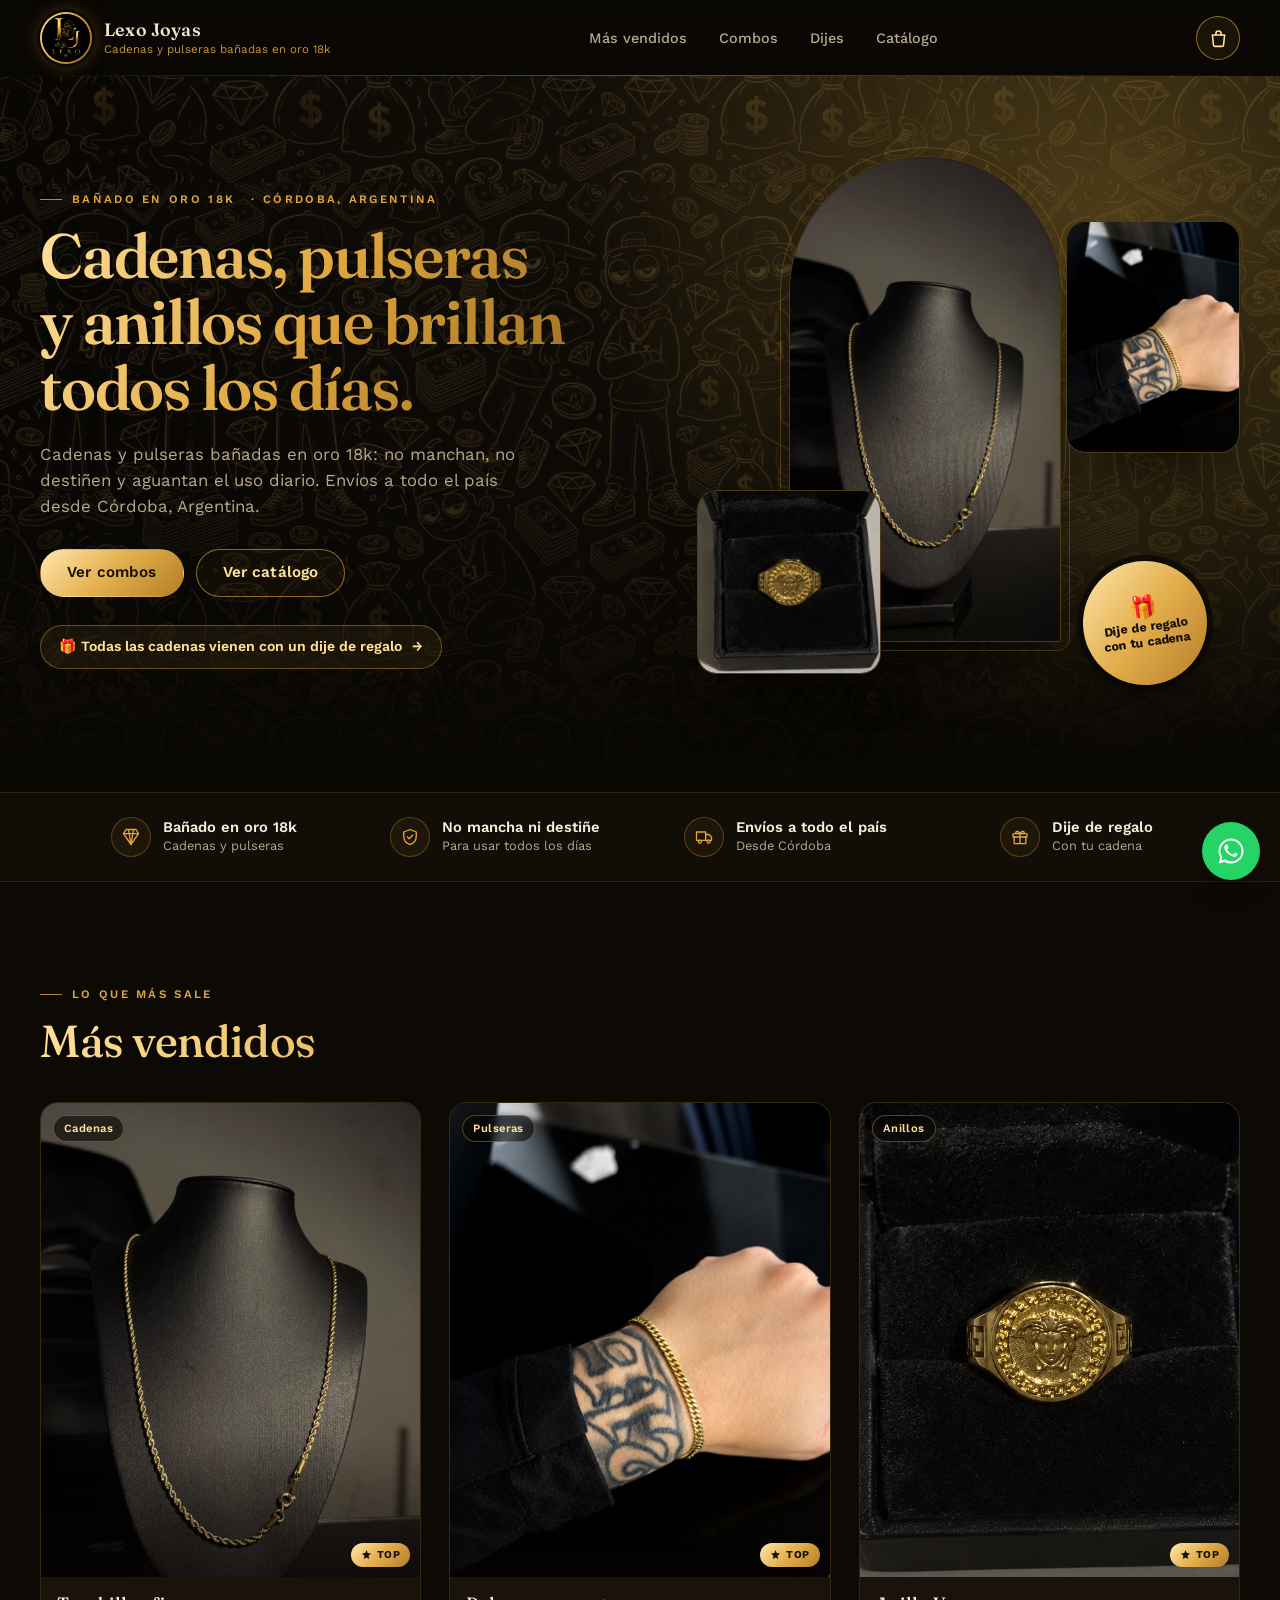
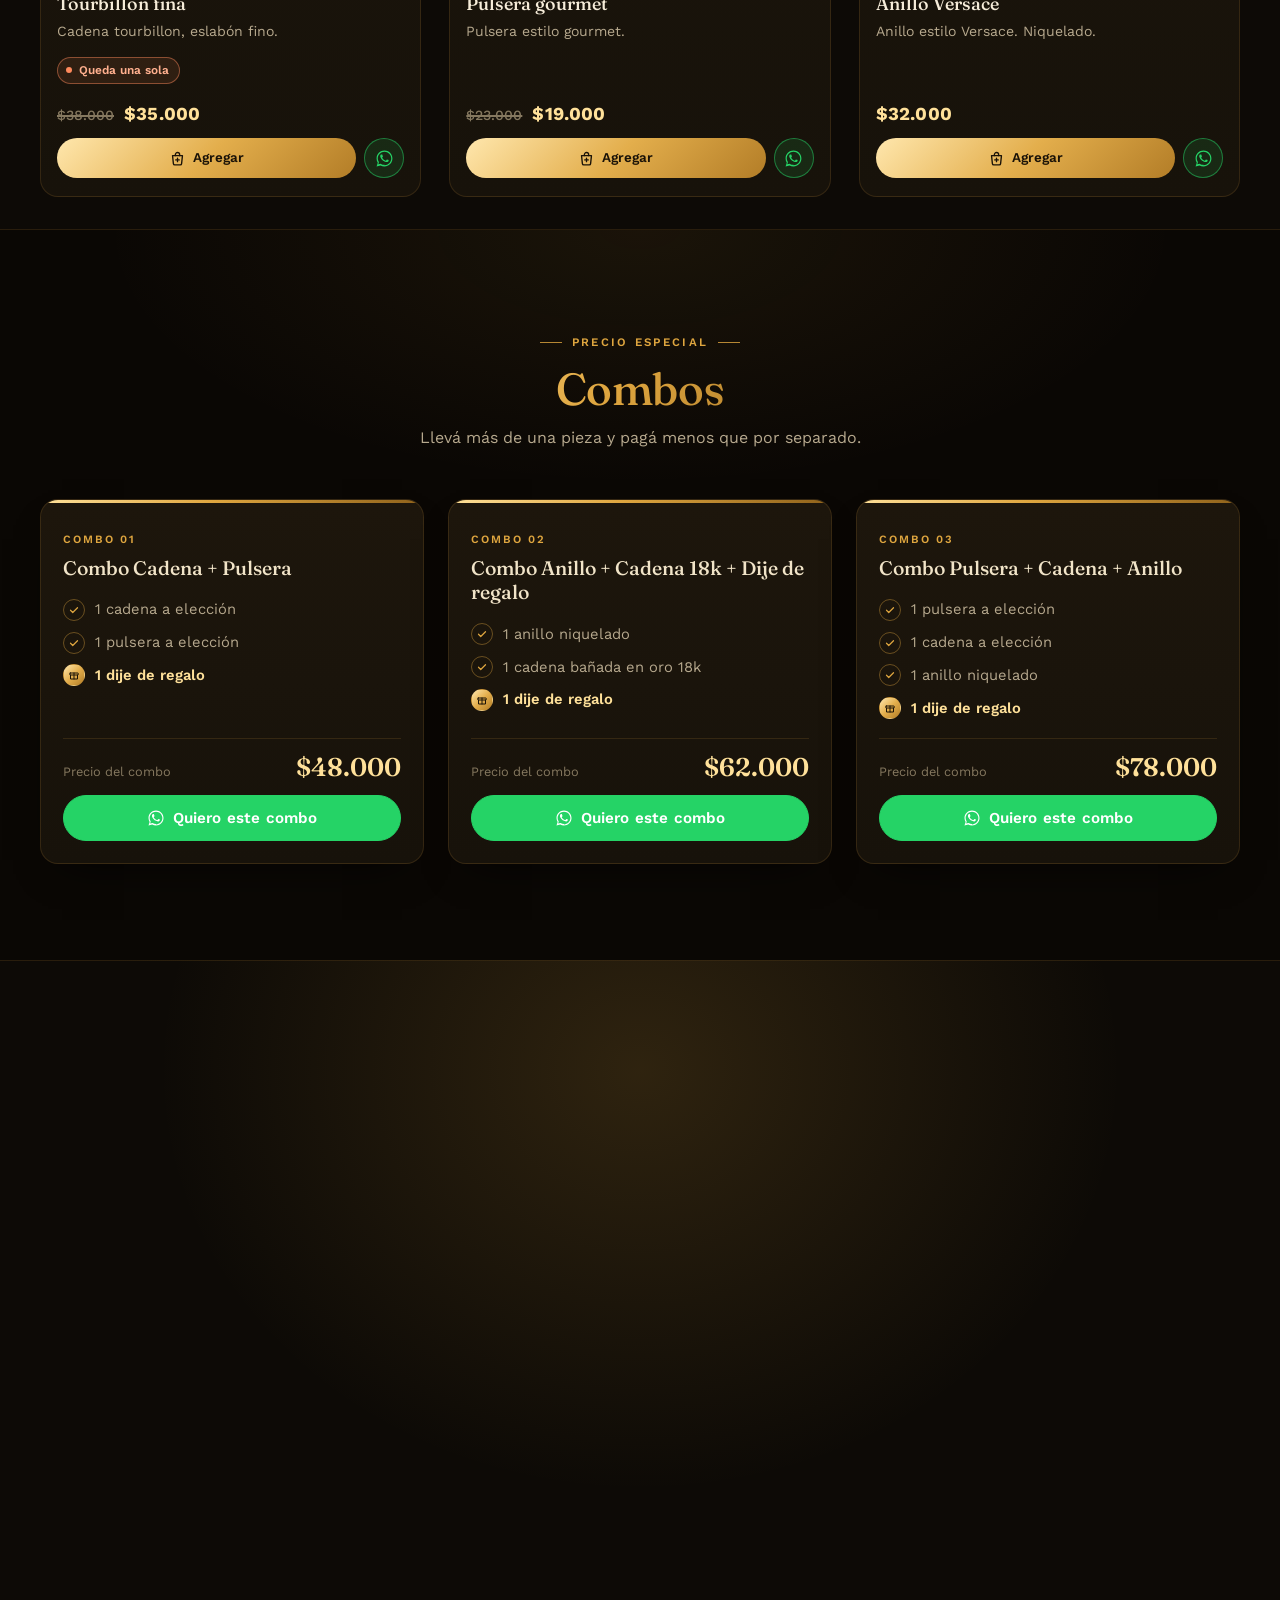
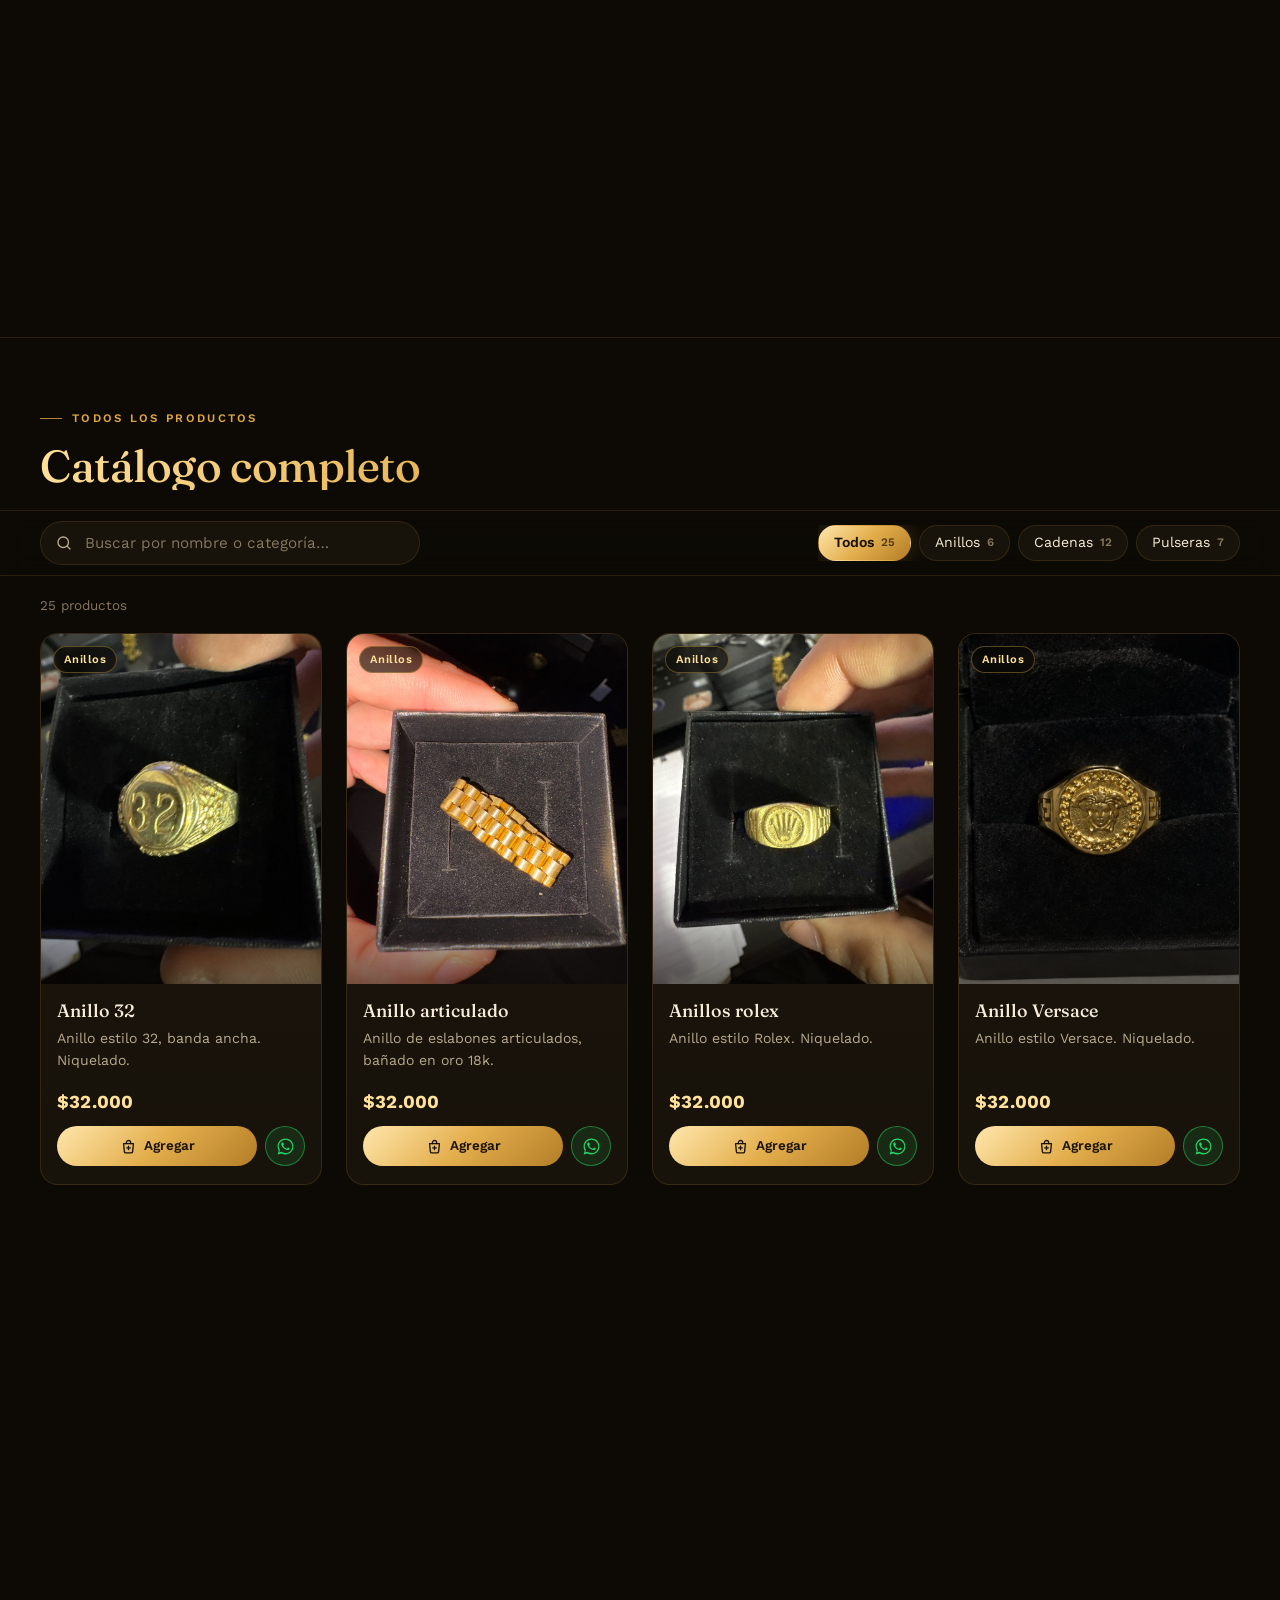
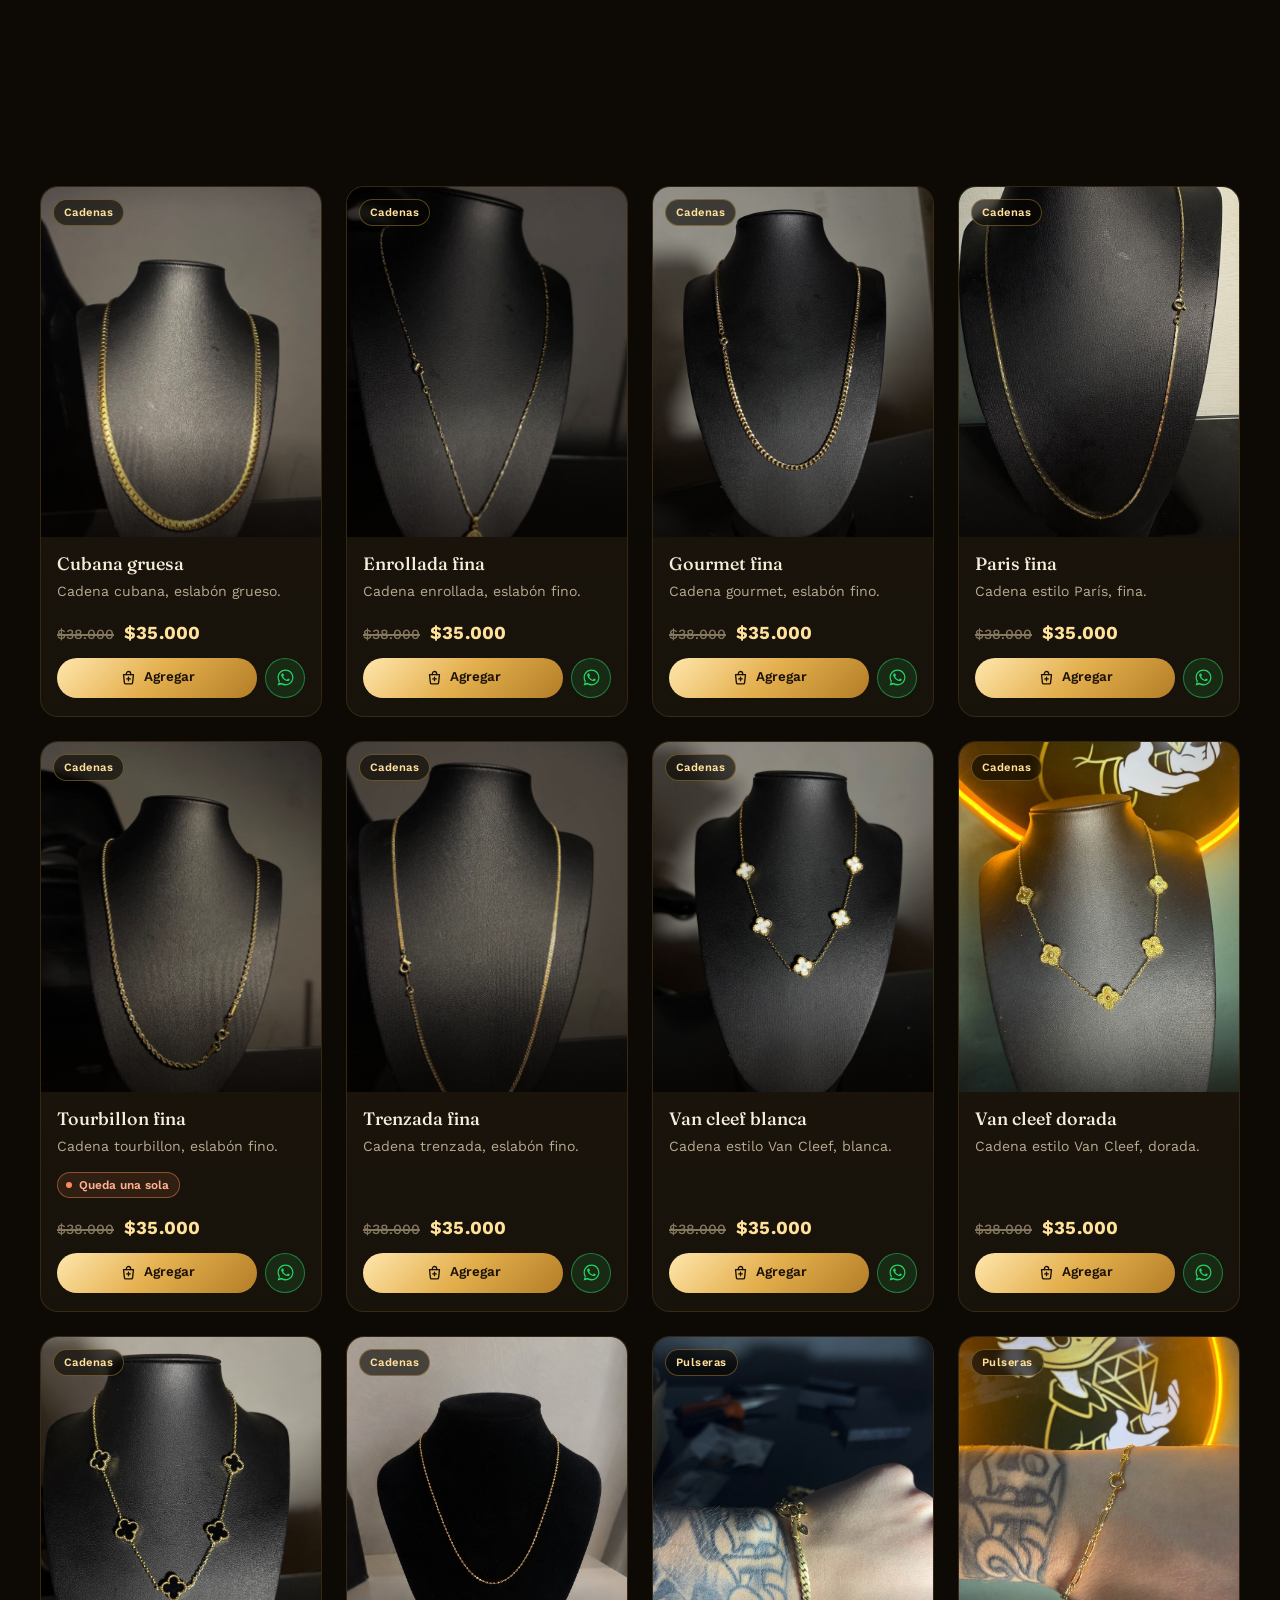
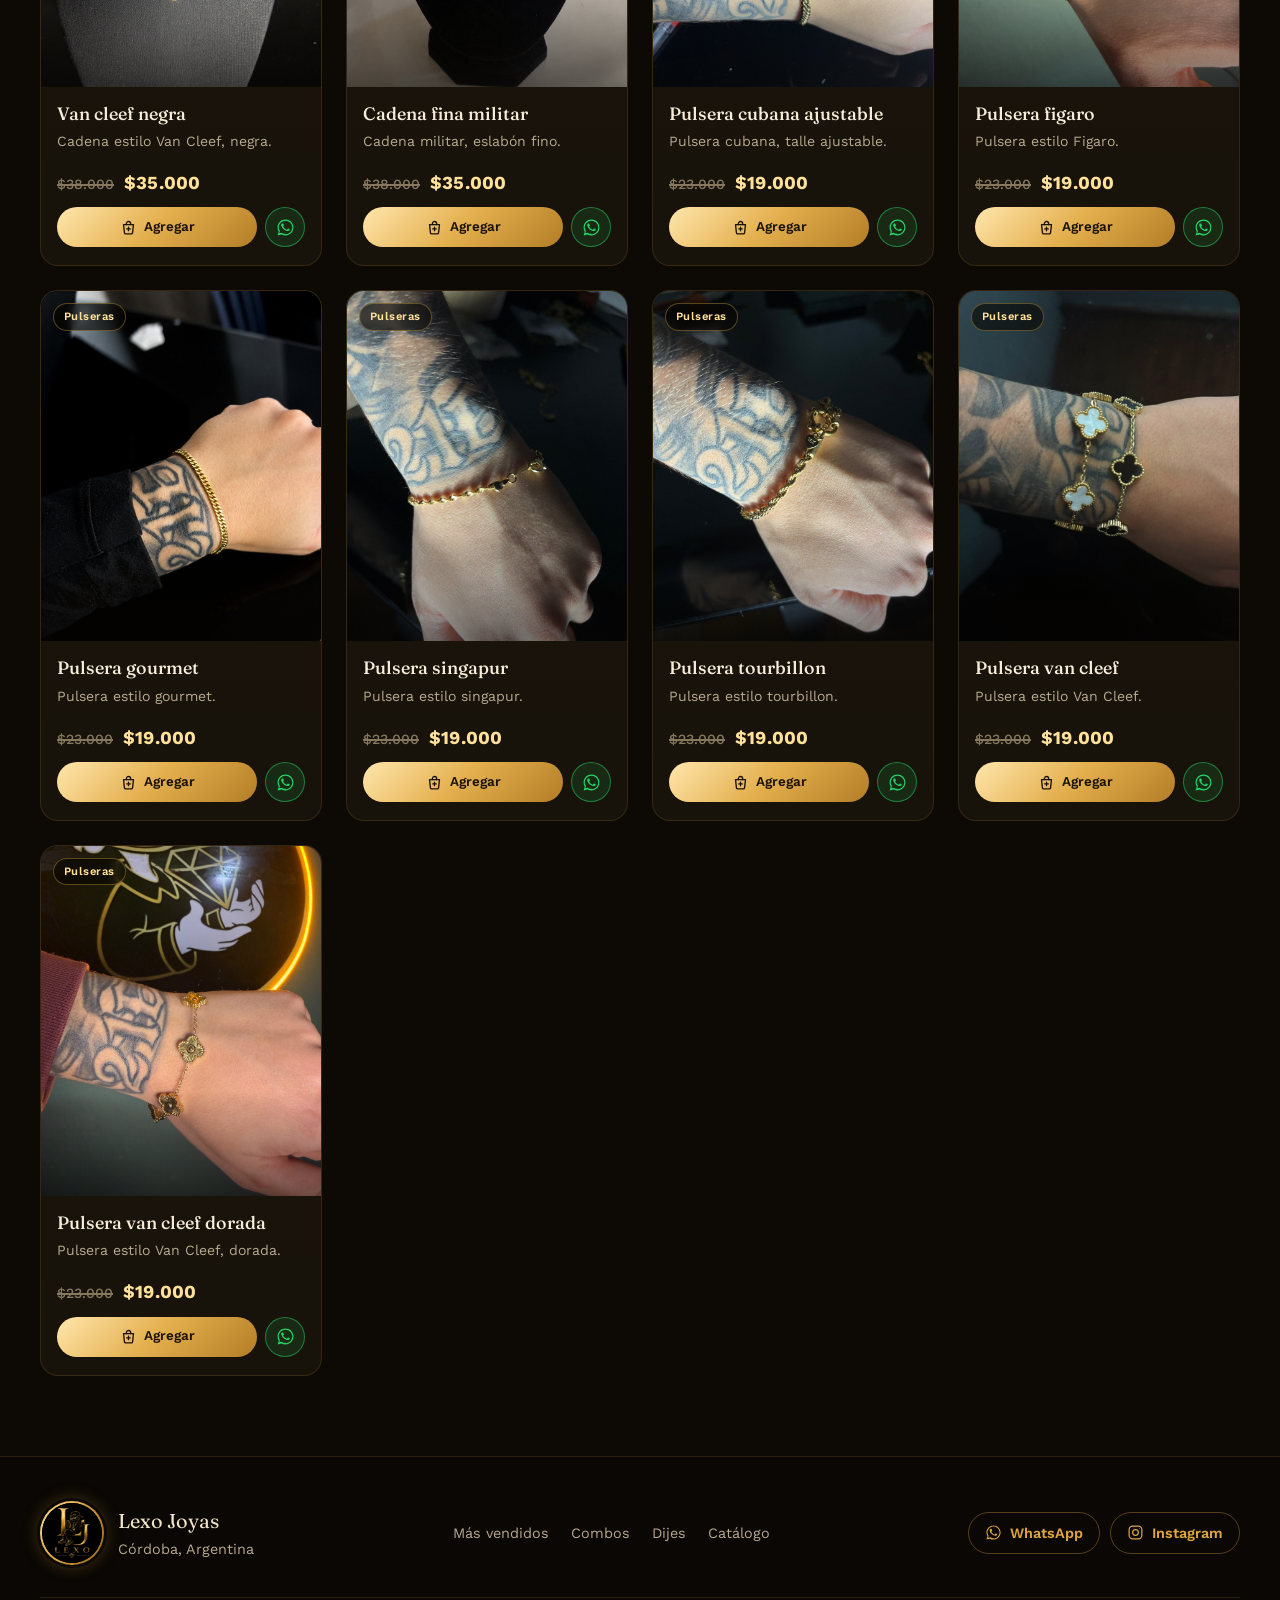
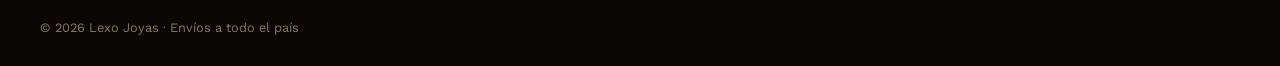
==== commit 53e5d2bb: "Actualizar web a version v7" ====
--- a/index.html
+++ b/index.html
@@ -4,7 +4,20 @@
   <meta charset="UTF-8" />
   <meta name="viewport" content="width=device-width, initial-scale=1.0" />
   <title>Lexo Joyas — Catálogo</title>
-  <meta name="description" content="Anillos, cadenas y pulseras bañados en oro 18k. Envíos a todo el país desde Córdoba, Argentina." />
+  <meta name="description" content="Cadenas y pulseras bañadas en oro 18k, anillos y dijes de regalo. Envíos a todo el país desde Córdoba, Argentina." />
+  <!-- Vista previa al compartir el link (Facebook, WhatsApp, Instagram) -->
+  <link rel="canonical" href="https://lexojoyas.store/" />
+  <meta property="og:type" content="website" />
+  <meta property="og:site_name" content="Lexo Joyas" />
+  <meta property="og:locale" content="es_AR" />
+  <meta property="og:url" content="https://lexojoyas.store/" />
+  <meta property="og:title" content="Lexo Joyas — Cadenas bañadas en oro 18k" />
+  <meta property="og:description" content="Cadenas bañadas en oro 18k con dije de regalo, pulseras y anillos. Envíos a todo el país desde Córdoba." />
+  <meta property="og:image" content="https://lexojoyas.store/images/og-cadenas.jpg" />
+  <meta property="og:image:width" content="1200" />
+  <meta property="og:image:height" content="630" />
+  <meta property="og:image:alt" content="Cadenas bañadas en oro 18k de Lexo Joyas" />
+  <meta name="twitter:card" content="summary_large_image" />
   <meta name="theme-color" content="#0a0704" />
   <link rel="icon" type="image/png" href="images/logo-icon-180.png" />
   <link rel="apple-touch-icon" href="images/logo-icon-180.png" />
@@ -29,7 +42,7 @@
         </span>
         <span class="brand-text">
           <span class="brand-name">Lexo Joyas</span>
-          <span class="brand-tagline">Anillos, cadenas y pulseras bañados en oro</span>
+          <span class="brand-tagline">Cadenas y pulseras bañadas en oro 18k</span>
         </span>
       </a>
 
@@ -60,7 +73,7 @@
           <p class="eyebrow">Bañado en oro 18k<span class="eyebrow-extra">&nbsp;· Córdoba, Argentina</span></p>
           <h1>Cadenas, pulseras y anillos que brillan todos los días.</h1>
           <p class="hero-copy">
-            Bañado en oro 18k: no mancha, no destiñe y aguanta el uso diario.
+            Cadenas y pulseras bañadas en oro 18k: no manchan, no destiñen y aguantan el uso diario.
             Envíos a todo el país desde Córdoba, Argentina.
           </p>
           <div class="hero-actions">
@@ -80,7 +93,7 @@
           <span class="perk-icon">
             <svg viewBox="0 0 24 24" fill="none" stroke="currentColor" stroke-width="1.6" stroke-linejoin="round" aria-hidden="true"><path d="M6 3h12l3 5-9 13L3 8l3-5Z" /><path d="M3 8h18M9 3l3 18 3-18" /></svg>
           </span>
-          <span><strong>Bañado en oro 18k</strong><small>Brillo que se mantiene</small></span>
+          <span><strong>Bañado en oro 18k</strong><small>Cadenas y pulseras</small></span>
         </li>
         <li class="perk">
           <span class="perk-icon">
--- a/css/style.css
+++ b/css/style.css
@@ -1026,6 +1026,73 @@
   color: var(--color-gold-bright);
 }
 
+.card-price-row {
+  display: flex;
+  align-items: baseline;
+  flex-wrap: wrap;
+  gap: 4px 10px;
+}
+
+.card-price-old {
+  font-size: 0.88rem;
+  font-weight: 500;
+  color: var(--color-ink-mute);
+  text-decoration-thickness: 1.5px;
+}
+
+/* Aviso de stock ("Queda una sola", "Sin stock") */
+.card-stock {
+  display: inline-flex;
+  align-items: center;
+  gap: 7px;
+  align-self: flex-start;
+  margin: 8px 0 0;
+  padding: 3px 10px 3px 8px;
+  border-radius: var(--radius-pill);
+  border: 1px solid rgba(255, 138, 92, 0.45);
+  background: rgba(255, 138, 92, 0.1);
+  color: #ffb08f;
+  font-size: 0.74rem;
+  font-weight: 600;
+}
+
+.card-stock::before {
+  content: "";
+  width: 6px;
+  height: 6px;
+  border-radius: 50%;
+  background: #ff8a5c;
+}
+
+.card-stock.is-soldout {
+  border-color: rgba(183, 169, 142, 0.35);
+  background: rgba(183, 169, 142, 0.08);
+  color: var(--color-ink-soft);
+}
+
+.card-stock.is-soldout::before {
+  background: var(--color-ink-mute);
+}
+
+.btn-add:disabled,
+.qty-btn:disabled {
+  opacity: 0.45;
+  cursor: not-allowed;
+  pointer-events: none;
+}
+
+.visually-hidden {
+  position: absolute;
+  width: 1px;
+  height: 1px;
+  padding: 0;
+  margin: -1px;
+  overflow: hidden;
+  clip: rect(0, 0, 0, 0);
+  white-space: nowrap;
+  border: 0;
+}
+
 .card-actions {
   display: flex;
   align-items: center;
